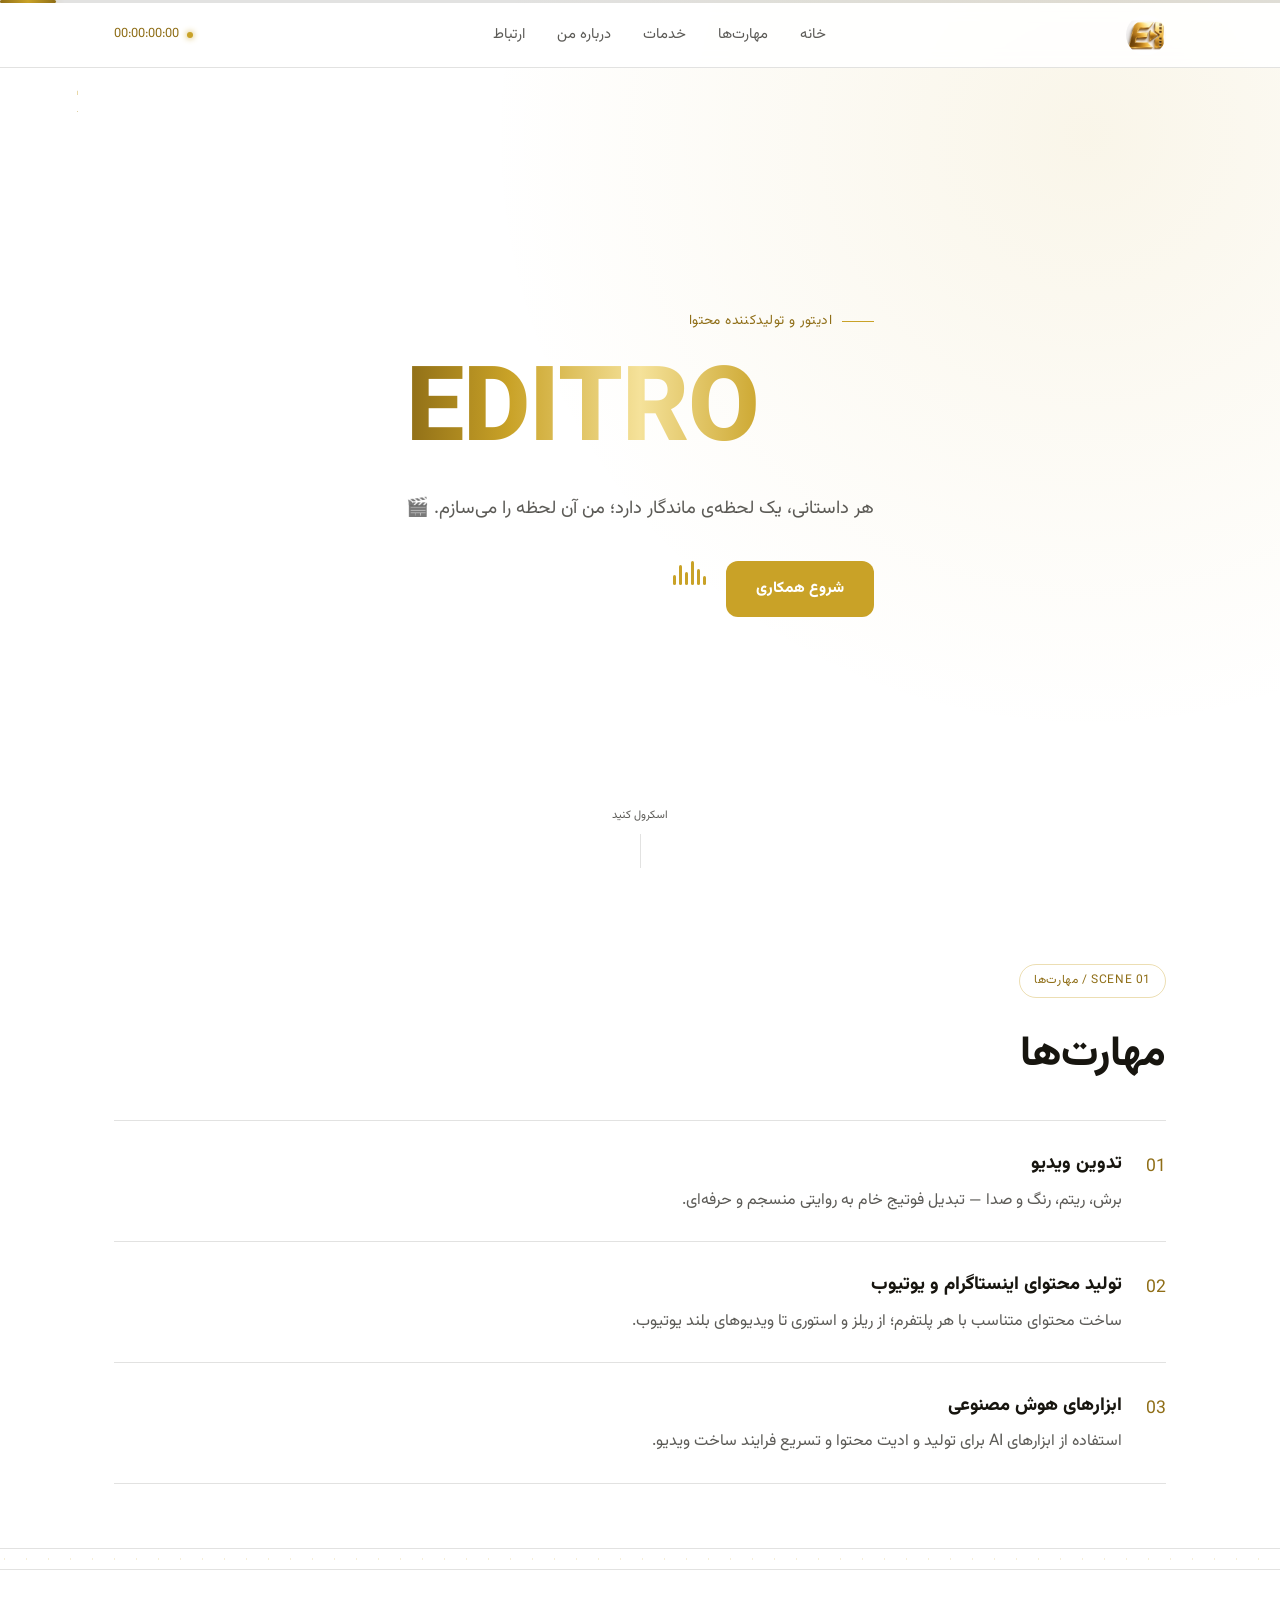
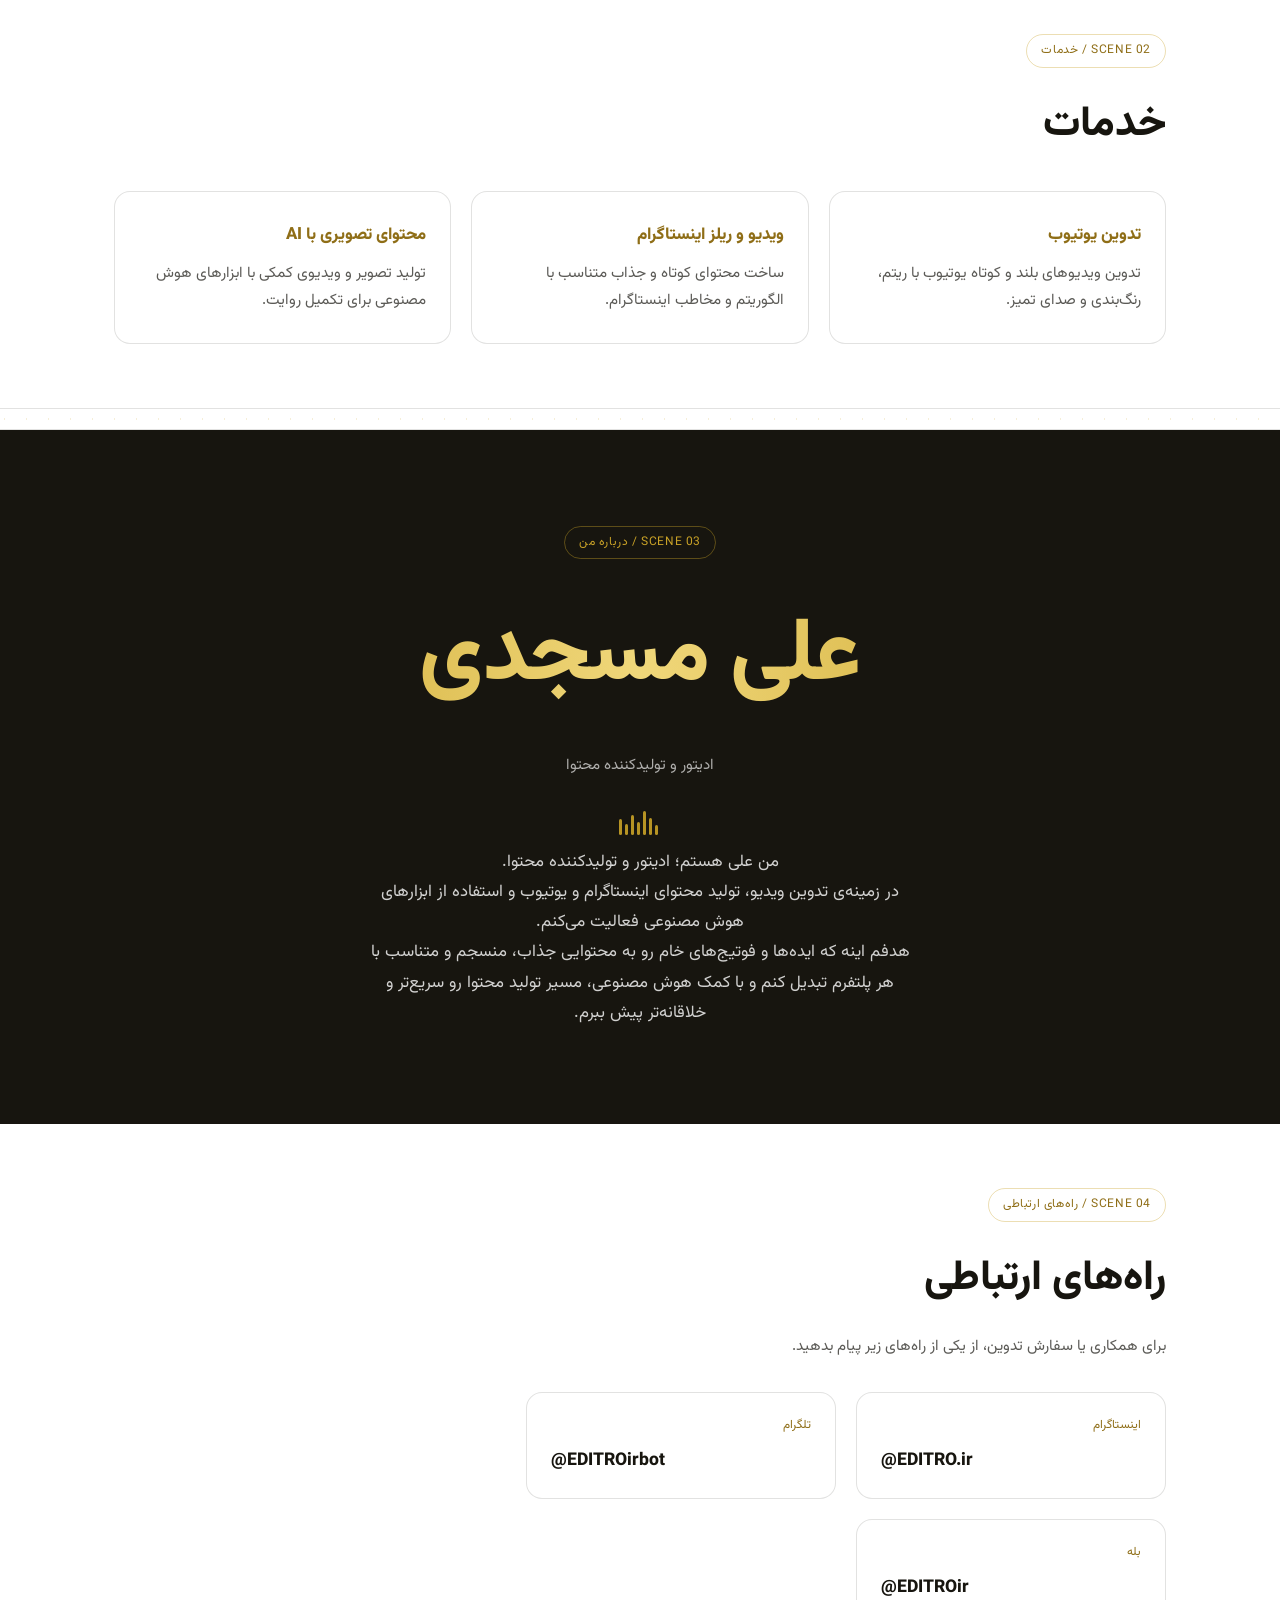
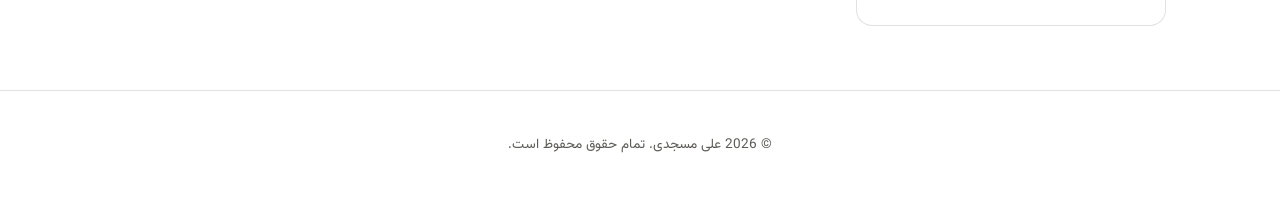
==== index.html @ 22f4f7af "index.html" ====
<!DOCTYPE html>
<html lang="fa" dir="rtl">
<head>

<meta charset="UTF-8">
<meta name="viewport" content="width=device-width, initial-scale=1.0">

<title>علی مسجدی | ادیتور و تولیدکننده محتوا</title>

<meta name="description" content="علی مسجدی؛ ادیتور و تولیدکننده محتوا در زمینه تدوین ویدیو، تولید محتوای اینستاگرام و یوتیوب و استفاده از ابزارهای هوش مصنوعی.">

<meta name="robots" content="index, follow">
<meta name="author" content="علی مسجدی">

<!-- آدرس واقعی سایت -->
<link rel="canonical" href="https://golden2screen0chess1com2-afk.github.io/EDITRO.github.io/">

<!-- Open Graph -->
<meta property="og:type" content="website">
<meta property="og:locale" content="fa_IR">
<meta property="og:title" content="علی مسجدی | ادیتور و تولیدکننده محتوا">
<meta property="og:description" content="تدوین ویدیو، تولید محتوای اینستاگرام و یوتیوب و استفاده از ابزارهای هوش مصنوعی.">
<meta property="og:url" content="https://golden2screen0chess1com2-afk.github.io/EDITRO.github.io/">
<meta property="og:site_name" content="علی مسجدی | EDITRO">
<meta property="og:image" content="og-image.jpg">

<!-- Twitter Card -->
<meta name="twitter:card" content="summary_large_image">
<meta name="twitter:title" content="علی مسجدی | ادیتور و تولیدکننده محتوا">
<meta name="twitter:description" content="تدوین ویدیو، تولید محتوای اینستاگرام و یوتیوب و استفاده از ابزارهای هوش مصنوعی.">
<meta name="twitter:image" content="og-image.jpg">

<!-- Favicon -->
<link rel="icon" type="image/png" href="favicon-1.png">

<!-- CSS -->
<link rel="stylesheet" href="styles.css">

<!-- Schema.org: Person -->
<script type="application/ld+json">
{
  "@context": "https://schema.org",
  "@type": "Person",
  "name": "علی مسجدی",
  "alternateName": "Ali Masjedi",
  "jobTitle": "Video Editor and Content Creator",
  "url": "https://golden2screen0chess1com2-afk.github.io/EDITRO.github.io/",
  "image": "og-image.jpg",
  "sameAs": [
    "https://instagram.com/EDITRO.ir",
    "https://t.me/EDITROirbot",
    "https://ble.ir/EDITROir"
  ],
  "knowsAbout": [
    "تدوین ویدیو",
    "تولید محتوای اینستاگرام و یوتیوب",
    "هوش مصنوعی",
    "تولید محتوای دیجیتال"
  ]
}
</script>

<!-- Schema.org: ProfessionalService -->
<script type="application/ld+json">
{
  "@context": "https://schema.org",
  "@type": "ProfessionalService",
  "name": "EDITRO - علی مسجدی",
  "url": "https://golden2screen0chess1com2-afk.github.io/EDITRO.github.io/",
  "founder": {
    "@type": "Person",
    "name": "علی مسجدی"
  },
  "sameAs": [
    "https://instagram.com/EDITRO.ir",
    "https://t.me/EDITROirbot",
    "https://ble.ir/EDITROir"
  ]
}
</script>

</head>

<body>

<a href="#main" class="skip-link">
رفتن به محتوای اصلی
</a>

<!-- نوار پیشرفت -->
<div class="scrub-bar" aria-hidden="true">
  <div class="scrub-head" id="scrubHead"></div>
</div>

<!-- HEADER -->
<header class="site-header">

  <div class="header-inner container">

    <a href="#home"
       class="logo"
       aria-label="علی مسجدی - صفحه اصلی">

      <img
        src="logo-header-2.png"
        alt="لوگو EDITRO"
        class="logo-mark"
        width="40"
        height="40">

    </a>

    <nav
      class="main-nav"
      id="main-nav"
      aria-label="ناوبری اصلی">

      <ul>

        <li>
          <a href="#home">خانه</a>
        </li>

        <li>
          <a href="#skills">مهارت‌ها</a>
        </li>

        <li>
          <a href="#services">خدمات</a>
        </li>

        <li>
          <a href="#reveal">درباره من</a>
        </li>

        <li>
          <a href="#contact">ارتباط</a>
        </li>

      </ul>

    </nav>

    <div class="timecode" aria-hidden="true">

      <span class="timecode-dot"></span>

      <span
        id="tc-display"
        dir="ltr">
        00:00:00:00
      </span>

    </div>

    <button
      class="nav-toggle"
      id="navToggle"
      aria-label="باز کردن منو"
      aria-expanded="false"
      aria-controls="main-nav">

      <span></span>
      <span></span>
      <span></span>

    </button>

  </div>

</header>


<main id="main">


<!-- HERO -->

<section
  id="home"
  class="hero">

  <div
    class="filmstrip filmstrip--vertical"
    aria-hidden="true">
  </div>

  <div
    class="container hero-inner reveal-up">

    <p class="eyebrow">

      <span
        class="eyebrow-line"
        aria-hidden="true">
      </span>

      ادیتور و تولیدکننده محتوا

    </p>

    <p
      class="hero-title"
      dir="ltr">
      EDITRO
    </p>

    <p class="hero-subtitle">

      هر داستانی، یک لحظه‌ی ماندگار دارد؛
      من آن لحظه را می‌سازم. 🎬

    </p>

    <div class="hero-actions">

      <a
        href="#contact"
        class="btn btn-primary">
        شروع همکاری
      </a>

      <span
        class="waveform"
        aria-hidden="true">

        <span></span>
        <span></span>
        <span></span>
        <span></span>
        <span></span>
        <span></span>

      </span>

    </div>

  </div>


  <div
    class="scroll-cue"
    aria-hidden="true">

    <span>
      اسکرول کنید
    </span>

    <span class="scroll-line"></span>

  </div>

</section>


<!-- SKILLS -->

<section
  id="skills"
  class="skills">

  <div class="container reveal-up">

    <span class="scene-label">
      SCENE 01 / مهارت‌ها
    </span>

    <h2 class="section-title">
      مهارت‌ها
    </h2>


    <ul class="track-list">


      <li class="track-item">

        <span
          class="track-index"
          dir="ltr">
          01
        </span>

        <div class="track-body">

          <h3>
            تدوین ویدیو
          </h3>

          <p>
            برش، ریتم، رنگ و صدا —
            تبدیل فوتیج خام به روایتی منسجم و حرفه‌ای.
          </p>

        </div>

      </li>


      <li class="track-item">

        <span
          class="track-index"
          dir="ltr">
          02
        </span>

        <div class="track-body">

          <h3>
            تولید محتوای اینستاگرام و یوتیوب
          </h3>

          <p>
            ساخت محتوای متناسب با هر پلتفرم؛
            از ریلز و استوری تا ویدیوهای بلند یوتیوب.
          </p>

        </div>

      </li>


      <li class="track-item">

        <span
          class="track-index"
          dir="ltr">
          03
        </span>

        <div class="track-body">

          <h3>
            ابزارهای هوش مصنوعی
          </h3>

          <p>
            استفاده از ابزارهای AI برای تولید و ادیت محتوا
            و تسریع فرایند ساخت ویدیو.
          </p>

        </div>

      </li>


    </ul>

  </div>

</section>


<div
  class="filmstrip"
  aria-hidden="true">
</div>


<!-- SERVICES -->

<section
  id="services"
  class="services">

  <div class="container reveal-up">

    <span class="scene-label">
      SCENE 02 / خدمات
    </span>

    <h2 class="section-title">
      خدمات
    </h2>


    <div class="card-grid">


      <article class="service-card">

        <h3>
          تدوین یوتیوب
        </h3>

        <p>
          تدوین ویدیوهای بلند و کوتاه یوتیوب
          با ریتم، رنگ‌بندی و صدای تمیز.
        </p>

      </article>


      <article class="service-card">

        <h3>
          ویدیو و ریلز اینستاگرام
        </h3>

        <p>
          ساخت محتوای کوتاه و جذاب متناسب
          با الگوریتم و مخاطب اینستاگرام.
        </p>

      </article>


      <article class="service-card">

        <h3>
          محتوای تصویری با AI
        </h3>

        <p>
          تولید تصویر و ویدیوی کمکی با ابزارهای
          هوش مصنوعی برای تکمیل روایت.
        </p>

      </article>


    </div>

  </div>

</section>


<div
  class="filmstrip"
  aria-hidden="true">
</div>


<!-- ABOUT -->

<section
  id="reveal"
  class="reveal-section">

  <div class="container reveal-up">

    <span class="scene-label">
      SCENE 03 / درباره من
    </span>

    <h1 class="reveal-name">
      علی مسجدی
    </h1>

    <p class="reveal-role">
      ادیتور و تولیدکننده محتوا
    </p>

    <span
      class="waveform waveform--light"
      aria-hidden="true">

      <span></span>
      <span></span>
      <span></span>
      <span></span>
      <span></span>
      <span></span>
      <span></span>

    </span>


    <p class="reveal-text">
      من علی هستم؛ ادیتور و تولیدکننده محتوا.
    </p>

    <p class="reveal-text">
      در زمینه‌ی تدوین ویدیو، تولید محتوای
      اینستاگرام و یوتیوب و استفاده از ابزارهای
      هوش مصنوعی فعالیت می‌کنم.
    </p>

    <p class="reveal-text">
      هدفم اینه که ایده‌ها و فوتیج‌های خام رو
      به محتوایی جذاب، منسجم و متناسب با هر
      پلتفرم تبدیل کنم و با کمک هوش مصنوعی،
      مسیر تولید محتوا رو سریع‌تر و خلاقانه‌تر پیش ببرم.
    </p>

  </div>

</section>


<!-- CONTACT -->

<section
  id="contact"
  class="contact">

  <div class="container reveal-up">

    <span class="scene-label">
      SCENE 04 / راه‌های ارتباطی
    </span>

    <h2 class="section-title">
      راه‌های ارتباطی
    </h2>

    <p class="section-note">
      برای همکاری یا سفارش تدوین،
      از یکی از راه‌های زیر پیام بدهید.
    </p>


    <div class="contact-grid">


      <a
        class="contact-card"
        href="https://instagram.com/EDITRO.ir"
        target="_blank"
        rel="noopener noreferrer">

        <span class="contact-label">
          اینستاگرام
        </span>

        <span
          class="contact-value"
          dir="ltr">
          @EDITRO.ir
        </span>

      </a>


      <a
        class="contact-card"
        href="https://t.me/EDITROirbot"
        target="_blank"
        rel="noopener noreferrer">

        <span class="contact-label">
          تلگرام
        </span>

        <span
          class="contact-value"
          dir="ltr">
          @EDITROirbot
        </span>

      </a>


      <a
        class="contact-card"
        href="https://ble.ir/EDITROir"
        target="_blank"
        rel="noopener noreferrer">

        <span class="contact-label">
          بله
        </span>

        <span
          class="contact-value"
          dir="ltr">
          @EDITROir
        </span>

      </a>


    </div>

  </div>

</section>


</main>


<!-- FOOTER -->

<footer class="site-footer">

  <div class="container footer-inner">

    <p>
      © <span id="year"></span>
      علی مسجدی. تمام حقوق محفوظ است.
    </p>

  </div>

</footer>


<!-- JavaScript -->

<script
  src="script.js"
  defer>
</script>

</body>
</html>
---- styles.css ----
/* ===== فونت Vazirmatn (لوکال، بدون وابستگی به گوگل) ===== */
@font-face{
  font-family: "Vazirmatn";
  src: url("Vazirmatn-Regular.ttf") format("truetype");
  font-weight: 400;
  font-style: normal;
  font-display: swap;
}
@font-face{
  font-family: "Vazirmatn";
  src: url("Vazirmatn-Medium.ttf") format("truetype");
  font-weight: 500;
  font-style: normal;
  font-display: swap;
}
@font-face{
  font-family: "Vazirmatn";
  src: url("Vazirmatn-ExtraBold.woff2") format("woff2");
  font-weight: 800;
  font-style: normal;
  font-display: swap;
}
@font-face{
  font-family: "Vazirmatn";
  src: url("Vazirmatn-Black.ttf") format("truetype");
  font-weight: 900;
  font-style: normal;
  font-display: swap;
}

/* ===== Tokens (تم روشن: سفید و طلایی) ===== */
:root{
  --c-white: #FFFFFF;
  --c-paper: #FFFFFF;
  --c-ink: #17150F;
  --c-ink-soft: rgba(23,21,15,0.7);
  --c-gold: #C9A227;
  --c-gold-strong: #B08A1E;
  --c-gold-deep: #8F6E17;
  --c-line: rgba(23,21,15,0.12);
  --c-line-gold: rgba(201,162,39,0.35);

  --font-display: "Vazirmatn", sans-serif;
  --font-body: "Vazirmatn", sans-serif;
  --font-mono: "Vazirmatn", sans-serif;

  --container-w: 1100px;
  --radius: 4px;
  --radius-btn: 12px;
  --radius-card: 16px;
  --radius-input: 10px;
  --transition: 220ms ease;
  --ease-cut: cubic-bezier(0.22, 1, 0.36, 1);
}

*, *::before, *::after{ box-sizing: border-box; }

html{ scroll-behavior: smooth; }

@media (prefers-reduced-motion: reduce){
  html{ scroll-behavior: auto; }
  *, *::before, *::after{
    animation-duration: 0.01ms !important;
    animation-iteration-count: 1 !important;
    transition-duration: 0.01ms !important;
    scroll-behavior: auto !important;
  }
}

body{
  margin:0;
  background: var(--c-white);
  color: var(--c-ink);
  font-family: var(--font-body);
  line-height: 1.8;
  -webkit-font-smoothing: antialiased;
}

img{ max-width:100%; display:block; }
a{ color: inherit; text-decoration:none; }

.container{
  max-width: var(--container-w);
  margin: 0 auto;
  padding: 0 24px;
}

.skip-link{
  position:absolute;
  right:-9999px;
  top:0;
  background: var(--c-gold);
  color: var(--c-white);
  padding: 12px 20px;
  z-index: 999;
  border-radius: 0 0 0 var(--radius);
}
.skip-link:focus{ right:0; }

:focus-visible{
  outline: 2px solid var(--c-gold-strong);
  outline-offset: 3px;
}

/* ===== نوار پیشرفت اسکرول (سیگنیچر بصری) ===== */
.scrub-bar{
  position: fixed;
  top:0; inset-inline:0;
  height: 3px;
  background: var(--c-line);
  z-index: 200;
  overflow: hidden;
}
.scrub-head{
  position: absolute;
  top: 0;
  left: 0;
  height: 100%;
  width: 56px;
  border-radius: 2px;
  background: linear-gradient(90deg, var(--c-gold-deep), var(--c-gold), var(--c-gold-deep));
  box-shadow: 0 0 8px rgba(201,162,39,0.45);
  transition: left 60ms linear;
  will-change: left;
}

/* ===== Header ===== */
.site-header{
  position: fixed;
  inset-inline: 0;
  top: 3px;
  z-index: 100;
  background: rgba(255,255,255,0.88);
  backdrop-filter: blur(8px);
  border-bottom: 1px solid var(--c-line);
}

.header-inner{
  display:flex;
  align-items:center;
  justify-content:space-between;
  height: 64px;
  gap: 16px;
}

.logo{ display:flex; align-items:center; flex-shrink:0; }
.logo-mark{
  width: 40px;
  height: 40px;
  border-radius: 50%;
  object-fit: cover;
  display:block;
}

.main-nav ul{
  display:flex;
  gap: 28px;
  list-style:none;
  margin:0;
  padding:0;
}

.main-nav a{
  font-size: 0.92rem;
  color: var(--c-ink-soft);
  position:relative;
  padding: 6px 2px;
  transition: color var(--transition);
}
.main-nav a:hover{ color: var(--c-gold-deep); }

.timecode{
  display:flex;
  align-items:center;
  gap:8px;
  font-family: var(--font-mono);
  font-size: 0.8rem;
  color: var(--c-gold-deep);
  flex-shrink:0;
}
.timecode-dot{
  width:6px; height:6px; border-radius:50%;
  background: var(--c-gold);
  box-shadow: 0 0 6px var(--c-gold);
}

.nav-toggle{
  display:none;
  flex-direction:column;
  gap:5px;
  background:none;
  border:none;
  cursor:pointer;
  padding: 8px;
}
.nav-toggle span{
  width: 22px; height: 2px; background: var(--c-gold-deep);
  display:block;
}

/* ===== Hero / مقدمه ===== */
.hero{
  position: relative;
  min-height: 100svh;
  display:flex;
  align-items:center;
  padding-top: 90px;
  background:
    radial-gradient(circle at 85% 15%, rgba(201,162,39,0.10), transparent 45%),
    var(--c-white);
}

.hero-inner{ max-width: 780px; }

.eyebrow{
  display:flex;
  align-items:center;
  gap:10px;
  font-family: var(--font-mono);
  font-size: 0.85rem;
  letter-spacing: 0.03em;
  color: var(--c-gold-deep);
  margin: 0 0 24px;
}
.eyebrow-line{ width: 32px; height: 1px; background: var(--c-gold); }

.hero-title{
  font-family: var(--font-display);
  font-weight: 800;
  font-size: clamp(3rem, 11vw, 6.5rem);
  line-height: 1.1;
  margin: 0 0 20px;
  letter-spacing: -0.01em;
  background: linear-gradient(90deg, var(--c-gold-deep) 0%, var(--c-gold) 22%, #F5E29A 50%, var(--c-gold) 78%, var(--c-gold-deep) 100%);
  -webkit-background-clip: text;
  background-clip: text;
  color: transparent;
}

.hero-subtitle{
  max-width: 58ch;
  font-size: clamp(1rem, 2vw, 1.15rem);
  color: var(--c-ink-soft);
  margin: 0 0 36px;
}

.hero-actions{ display:flex; gap:16px; flex-wrap:wrap; }

.btn{
  display:inline-block;
  padding: 14px 30px;
  border-radius: var(--radius-btn);
  font-weight:700;
  font-size: 0.95rem;
  transition: transform var(--transition), background var(--transition), color var(--transition), border-color var(--transition);
}
.btn-primary{ background: var(--c-gold); color: var(--c-white); }
.btn-primary:hover{ background: var(--c-gold-strong); transform: translateY(-2px); }

.btn-ghost{ border: 1px solid var(--c-line-gold); color: var(--c-ink); }
.btn-ghost:hover{ border-color: var(--c-gold); color: var(--c-gold-deep); transform: translateY(-2px); }

.scroll-cue{
  position:absolute;
  bottom: 32px;
  inset-inline-start: 50%;
  transform: translateX(50%);
  display:flex;
  flex-direction:column;
  align-items:center;
  gap:8px;
  font-family: var(--font-mono);
  font-size: 0.7rem;
  color: var(--c-ink-soft);
}
.scroll-line{
  width:1px; height: 34px;
  background: var(--c-line);
  position:relative;
  overflow:hidden;
}
.scroll-line::after{
  content:"";
  position:absolute;
  top:-100%; left:0;
  width:100%; height:100%;
  background: var(--c-gold);
  animation: scrollmove 1.8s ease-in-out infinite;
}
@keyframes scrollmove{
  0%{ top:-100%; }
  60%{ top:100%; }
  100%{ top:100%; }
}

/* ===== Scroll reveal: افکت شبیه Cut Transition در تدوین ===== */
.reveal-up{
  position: relative;
  opacity: 0;
  transform: translateY(28px);
  transition:
    opacity 550ms var(--ease-cut),
    transform 550ms var(--ease-cut);
}
.reveal-up.is-visible{
  opacity: 1;
  transform: translateY(0);
}
/* فلش طلایی کوتاه هنگام برش، مثل جابه‌جایی کلیپ روی تایم‌لاین */
.reveal-up::before{
  content:"";
  position:absolute;
  inset-inline: 0;
  top:0; height:2px;
  background: linear-gradient(to left, transparent, var(--c-gold), transparent);
  opacity:0;
  transform: scaleX(0);
  transform-origin: right;
}
.reveal-up.is-visible::before{
  opacity:1;
  animation: cutflash 550ms var(--ease-cut) both;
}
@keyframes cutflash{
  0%{ transform: scaleX(0); opacity:1; }
  70%{ transform: scaleX(1); opacity:0.8; }
  100%{ transform: scaleX(1); opacity:0; }
}

/* ===== Film Strip: دیوایدر پرفراژدار بین بخش‌ها ===== */
.filmstrip{
  height: 22px;
  background:
    repeating-linear-gradient(
      to left,
      var(--c-white) 0 10px,
      transparent 10px 22px
    ),
    radial-gradient(circle, var(--c-line-gold) 2.5px, transparent 2.6px);
  background-size: 100% 100%, 22px 100%;
  background-position: center, center;
  border-top: 1px solid var(--c-line);
  border-bottom: 1px solid var(--c-line);
}
.filmstrip--vertical{
  position:absolute;
  inset-inline-end: 6%;
  top: 90px; bottom: 0;
  width: 1px;
  background:
    repeating-linear-gradient(
      to bottom,
      var(--c-gold) 0 4px,
      transparent 4px 26px
    );
  opacity: 0.4;
  display:none;
}
@media (min-width: 1000px){
  .filmstrip--vertical{ display:block; }
}

/* ===== Audio Waveform: عنصر تزئینی صوتی ===== */
.waveform{
  display:inline-flex;
  align-items:flex-end;
  gap: 3px;
  height: 24px;
  margin-inline-start: 4px;
}
.waveform span{
  width: 3px;
  border-radius: 2px;
  background: var(--c-gold);
  animation: wavepulse 1.2s ease-in-out infinite;
}
.waveform span:nth-child(1){ height: 40%; animation-delay: 0ms; }
.waveform span:nth-child(2){ height: 70%; animation-delay: 90ms; }
.waveform span:nth-child(3){ height: 100%; animation-delay: 180ms; }
.waveform span:nth-child(4){ height: 55%; animation-delay: 270ms; }
.waveform span:nth-child(5){ height: 85%; animation-delay: 360ms; }
.waveform span:nth-child(6){ height: 45%; animation-delay: 450ms; }
.waveform span:nth-child(7){ height: 65%; animation-delay: 540ms; }
.waveform--light span{ background: var(--c-gold); opacity: 0.9; }
@keyframes wavepulse{
  0%, 100%{ transform: scaleY(0.5); }
  50%{ transform: scaleY(1); }
}
@media (prefers-reduced-motion: reduce){
  .waveform span{ animation: none; transform: scaleY(0.8); }
}

/* ===== Section shared ===== */
section{ padding: 64px 0; }

.scene-label{
  display:inline-block;
  font-family: var(--font-mono);
  font-size: 0.75rem;
  letter-spacing: 0.05em;
  color: var(--c-gold-deep);
  border: 1px solid var(--c-line-gold);
  border-radius: 999px;
  padding: 5px 14px;
  margin-bottom: 20px;
}

.section-title{
  font-family: var(--font-display);
  font-weight: 800;
  font-size: clamp(1.8rem, 4vw, 2.6rem);
  color: var(--c-ink);
  margin: 0 0 28px;
}

.section-note{
  color: var(--c-ink-soft);
  margin: -12px 0 32px;
  font-size: 0.95rem;
}

/* استگر ظاهرشدن آیتم‌ها هنگام برش والد (حس Cut پیاپی روی تایم‌لاین) */
.track-item,
.service-card{
  opacity: 0;
  transform: translateY(16px);
  transition: opacity 500ms var(--ease-cut), transform 500ms var(--ease-cut);
}
.reveal-up.is-visible .track-item,
.reveal-up.is-visible .service-card{
  opacity: 1;
  transform: translateY(0);
}
.reveal-up.is-visible .track-item:nth-child(1),
.reveal-up.is-visible .service-card:nth-child(1){ transition-delay: 60ms; }
.reveal-up.is-visible .track-item:nth-child(2),
.reveal-up.is-visible .service-card:nth-child(2){ transition-delay: 140ms; }
.reveal-up.is-visible .track-item:nth-child(3),
.reveal-up.is-visible .service-card:nth-child(3){ transition-delay: 220ms; }
.reveal-up.is-visible .service-card:nth-child(4){ transition-delay: 300ms; }

@media (prefers-reduced-motion: reduce){
  .track-item, .service-card{
    opacity:1; transform:none; transition:none;
  }
}

/* ===== Skills ===== */
.skills{ background: var(--c-paper); }

.track-list{
  list-style:none;
  margin:0; padding:0;
  border-top: 1px solid var(--c-line);
}
.track-item{
  display:flex;
  gap: 24px;
  align-items:flex-start;
  padding: 26px 0;
  border-bottom: 1px solid var(--c-line);
}
.track-index{
  font-family: var(--font-mono);
  color: var(--c-gold-deep);
  font-size: 1.1rem;
  padding-top: 4px;
  flex-shrink:0;
}
.track-body h3{ margin: 0 0 6px; color: var(--c-ink); font-size: 1.15rem; }
.track-body p{ margin:0; color: var(--c-ink-soft); max-width: 60ch; }

/* ===== Services / Portfolio cards ===== */
.card-grid{
  display:grid;
  grid-template-columns: repeat(auto-fit, minmax(230px, 1fr));
  gap: 20px;
}

.service-card{
  background: var(--c-white);
  border: 1px solid var(--c-line);
  border-radius: var(--radius-card);
  padding: 28px 24px;
  transition: border-color var(--transition), transform var(--transition), box-shadow var(--transition);
}
.service-card:hover{
  border-color: var(--c-gold);
  transform: translateY(-4px);
  box-shadow: 0 10px 24px rgba(201,162,39,0.12);
}
.service-card h3{ color: var(--c-gold-deep); font-size: 1.05rem; margin: 0 0 10px; }
.service-card p{ margin:0; color: var(--c-ink-soft); font-size: 0.95rem; }

/* ===== Reveal: نام و درباره من ===== */
.reveal-section{
  background: var(--c-ink);
  color: var(--c-white);
  text-align: center;
  padding: 96px 0;
}
.reveal-section .scene-label{
  color: var(--c-gold);
  border-color: rgba(201,162,39,0.4);
}
.reveal-name{
  font-family: var(--font-display);
  font-weight: 800;
  font-size: clamp(2.6rem, 9vw, 5.5rem);
  margin: 0 0 14px;
  letter-spacing: -0.01em;
  background: linear-gradient(90deg, var(--c-gold), #F0D77A, var(--c-gold));
  -webkit-background-clip: text;
  background-clip: text;
  color: transparent;
}
.reveal-role{
  font-family: var(--font-mono);
  font-size: 0.95rem;
  color: rgba(255,255,255,0.65);
  margin: 0 0 32px;
}
.reveal-text{
  max-width: 62ch;
  margin: 0 auto;
  color: rgba(255,255,255,0.8);
  font-size: 1.05rem;
}

/* ===== Contact ===== */
.contact-grid{
  display:grid;
  grid-template-columns: repeat(auto-fit, minmax(220px, 1fr));
  gap: 20px;
  max-width: 640px;
}
.contact-card{
  display:flex;
  flex-direction:column;
  gap:8px;
  background: var(--c-paper);
  border: 1px solid var(--c-line);
  border-radius: var(--radius-card);
  padding: 22px 24px;
  transition: border-color var(--transition), transform var(--transition);
}
.contact-card:hover{ border-color: var(--c-gold); transform: translateY(-3px); }
.contact-label{ font-family: var(--font-mono); font-size: 0.75rem; color: var(--c-gold-deep); }
.contact-value{ font-size: 1.1rem; color: var(--c-ink); font-weight:700; }

/* ===== Footer ===== */
.site-footer{
  border-top: 1px solid var(--c-line);
  padding: 28px 0;
}
.footer-inner{ font-size: 0.85rem; color: var(--c-ink-soft); text-align:center; }

/* ===== Mobile ===== */
@media (max-width: 820px){
  .main-nav{
    position: fixed;
    inset-inline: 0;
    top: 67px;
    background: var(--c-white);
    border-bottom: 1px solid var(--c-line);
    transform: translateY(-110%);
    transition: transform var(--transition);
  }
  .main-nav.is-open{ transform: translateY(0); }
  .main-nav ul{ flex-direction:column; gap:0; padding: 8px 24px 20px; }
  .main-nav li{ border-bottom: 1px solid var(--c-line); }
  .main-nav a{ display:block; padding: 14px 4px; }

  .timecode{ display:none; }
  .nav-toggle{ display:flex; }
  section{ padding: 44px 0; }
  .reveal-section{ padding: 72px 0; }
}
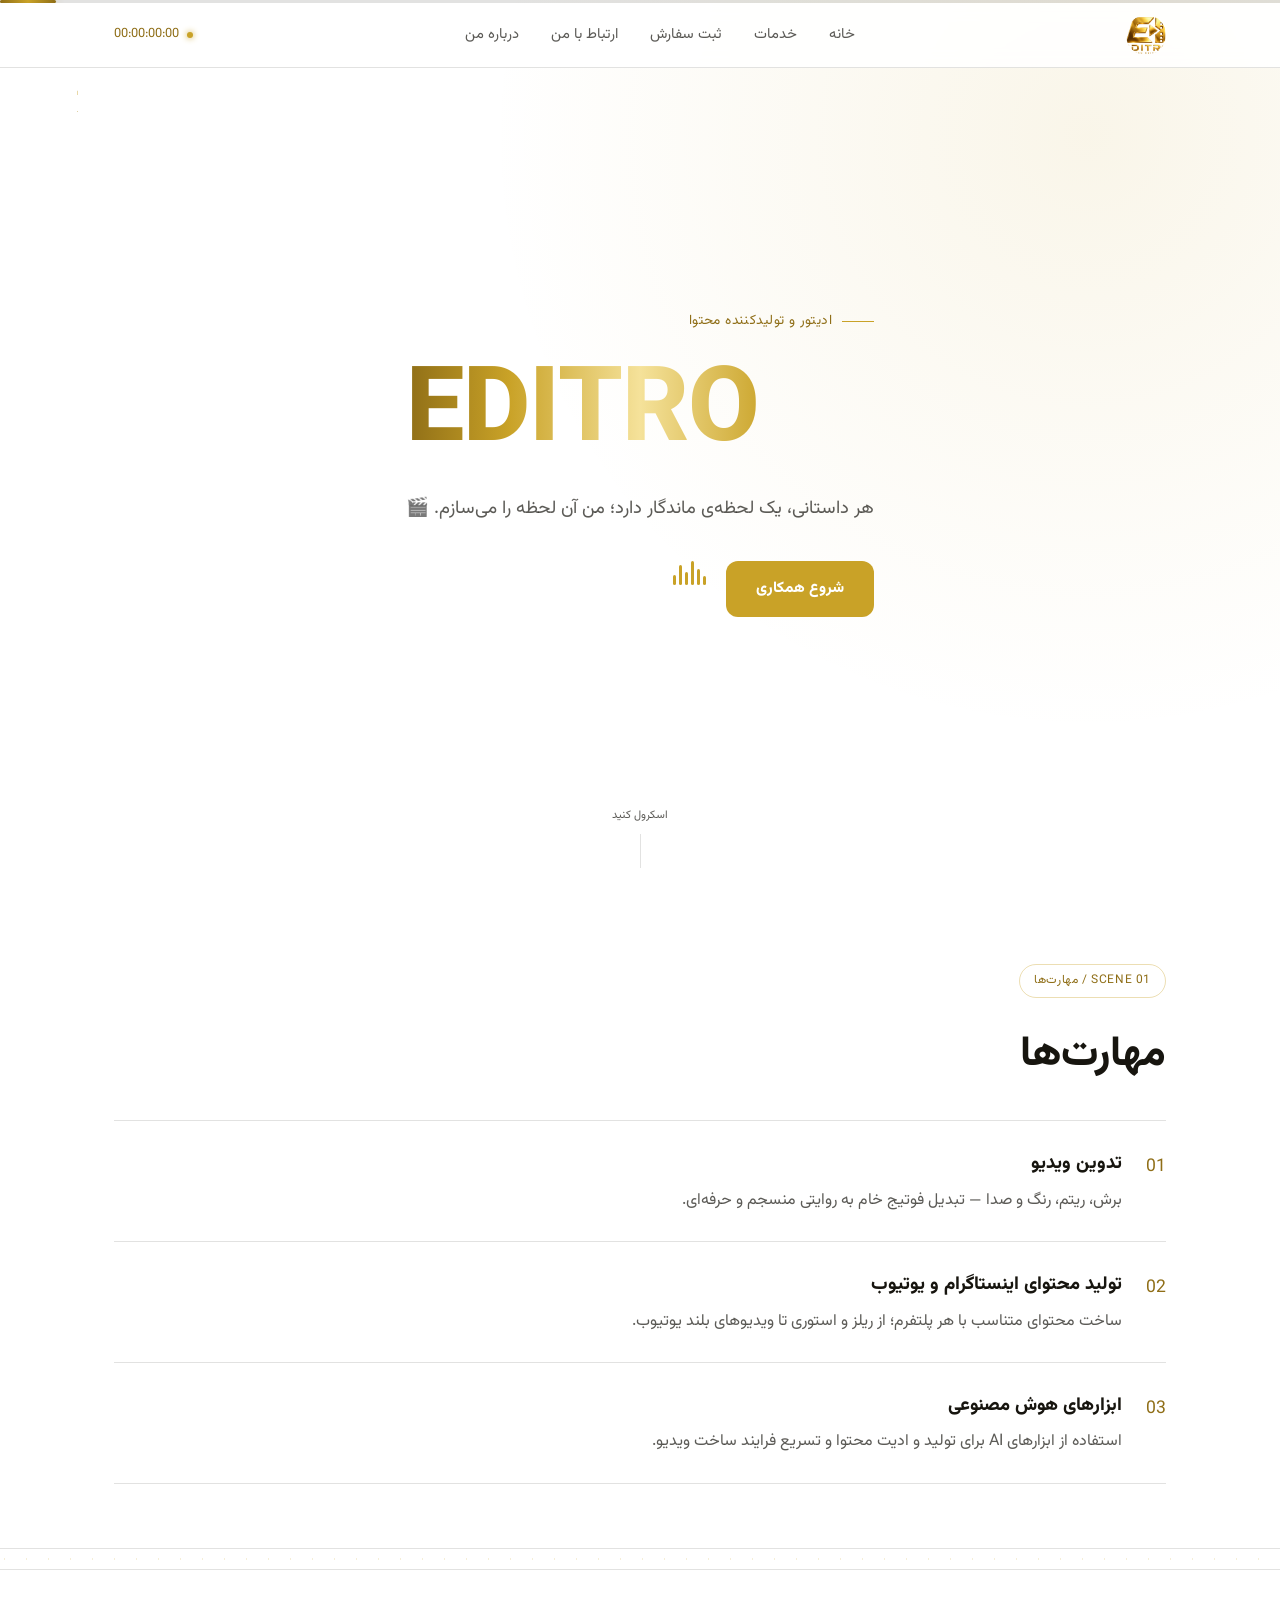
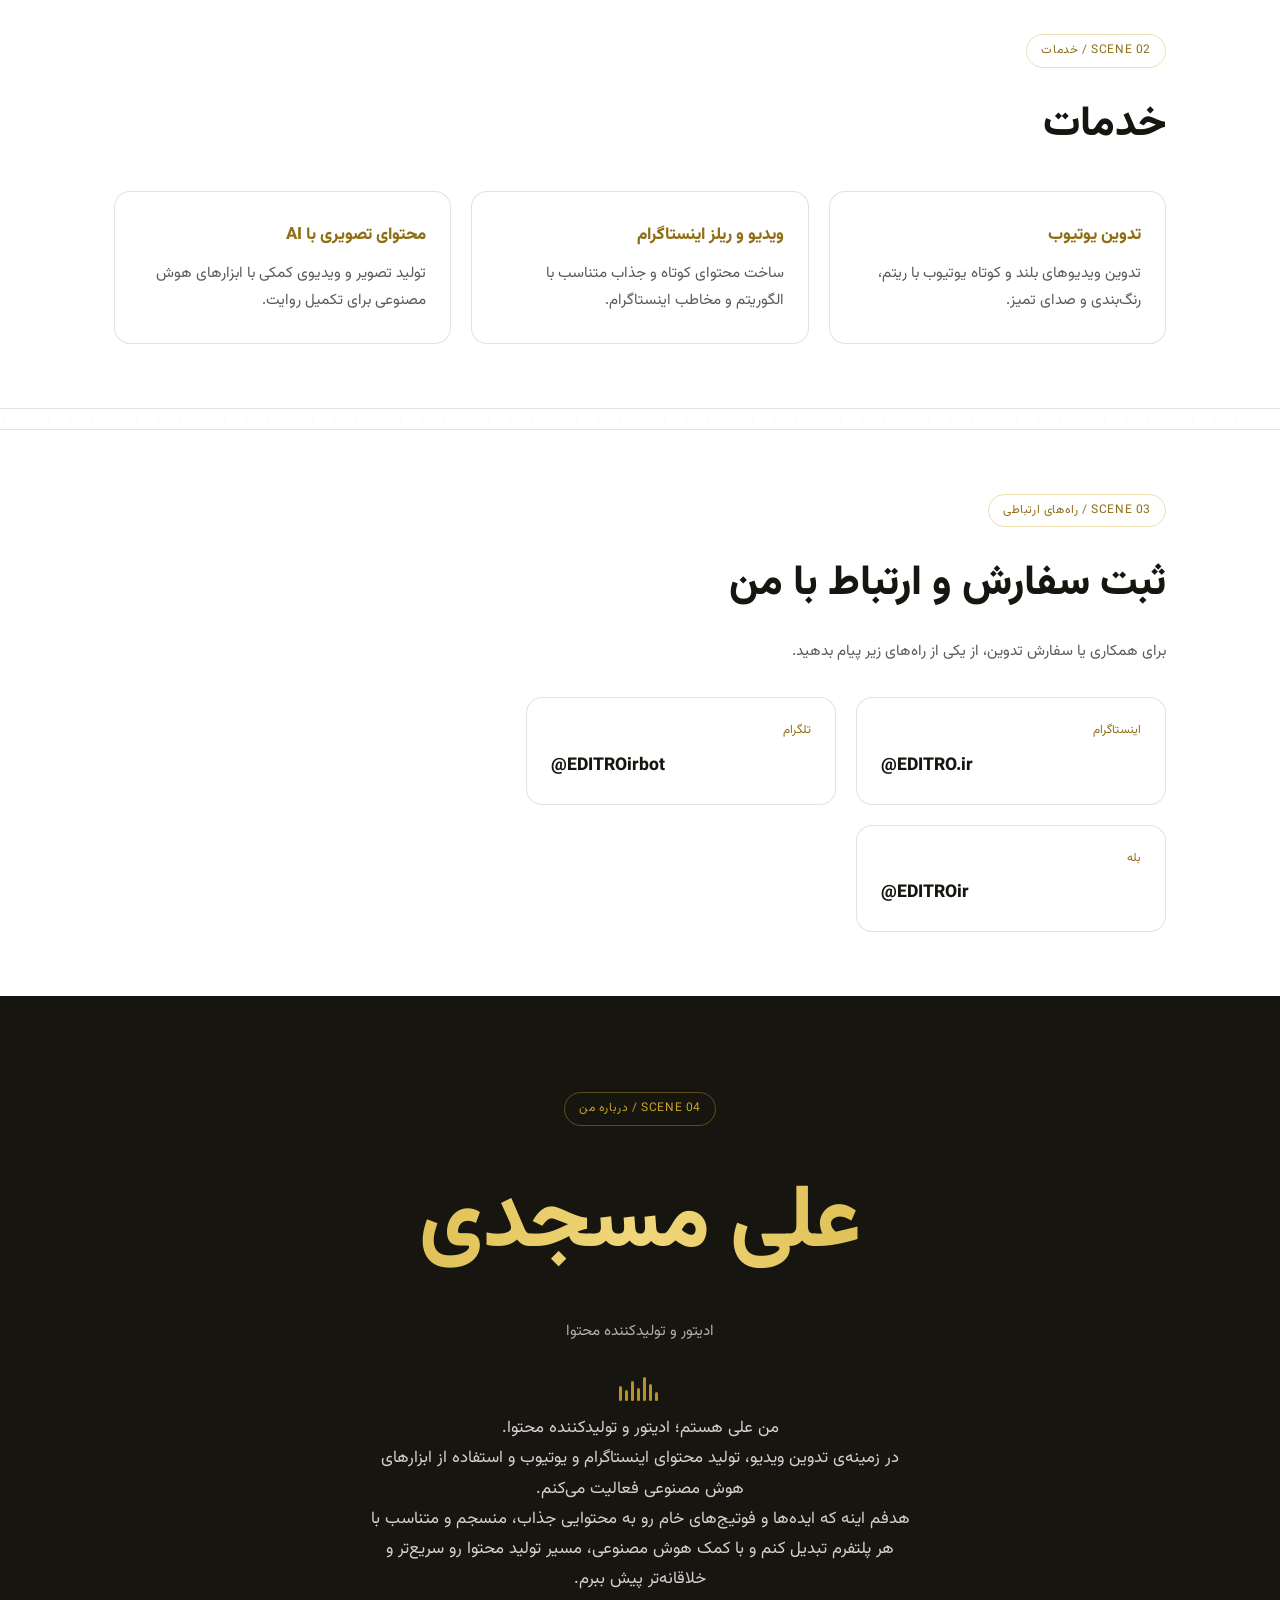
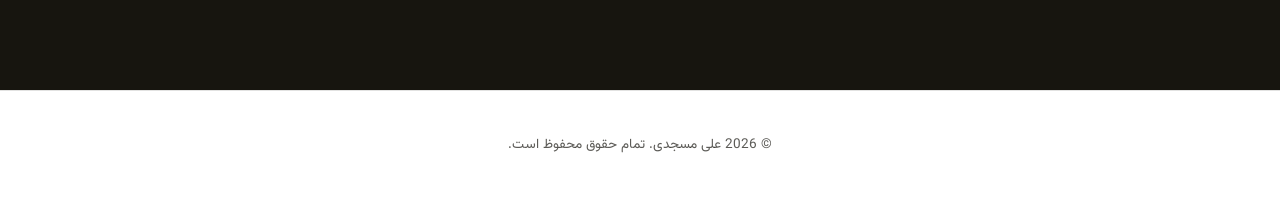
==== commit 986238a9: "index.html" ====
--- a/index.html
+++ b/index.html
@@ -5,38 +5,32 @@
 <meta charset="UTF-8">
 <meta name="viewport" content="width=device-width, initial-scale=1.0">
 
-<title>علی مسجدی | ادیتور و تولیدکننده محتوا</title>
-
-<meta name="description" content="علی مسجدی؛ ادیتور و تولیدکننده محتوا در زمینه تدوین ویدیو، تولید محتوای اینستاگرام و یوتیوب و استفاده از ابزارهای هوش مصنوعی.">
+<title>EDITRO | ادیتور و تولیدکننده محتوا</title>
+
+<meta name="description" content="EDITRO؛ ادیتور و تولیدکننده محتوا در زمینه تدوین ویدیو، تولید محتوای اینستاگرام و یوتیوب و استفاده از ابزارهای هوش مصنوعی.">
 
 <meta name="robots" content="index, follow">
-<meta name="author" content="علی مسجدی">
-
-<!-- آدرس واقعی سایت -->
+<meta name="author" content="EDITRO">
+
 <link rel="canonical" href="https://golden2screen0chess1com2-afk.github.io/EDITRO.github.io/">
 
-<!-- Open Graph -->
 <meta property="og:type" content="website">
 <meta property="og:locale" content="fa_IR">
-<meta property="og:title" content="علی مسجدی | ادیتور و تولیدکننده محتوا">
+<meta property="og:title" content="EDITRO | ادیتور و تولیدکننده محتوا">
 <meta property="og:description" content="تدوین ویدیو، تولید محتوای اینستاگرام و یوتیوب و استفاده از ابزارهای هوش مصنوعی.">
 <meta property="og:url" content="https://golden2screen0chess1com2-afk.github.io/EDITRO.github.io/">
-<meta property="og:site_name" content="علی مسجدی | EDITRO">
+<meta property="og:site_name" content="EDITRO">
 <meta property="og:image" content="og-image.jpg">
 
-<!-- Twitter Card -->
 <meta name="twitter:card" content="summary_large_image">
-<meta name="twitter:title" content="علی مسجدی | ادیتور و تولیدکننده محتوا">
+<meta name="twitter:title" content="EDITRO | ادیتور و تولیدکننده محتوا">
 <meta name="twitter:description" content="تدوین ویدیو، تولید محتوای اینستاگرام و یوتیوب و استفاده از ابزارهای هوش مصنوعی.">
 <meta name="twitter:image" content="og-image.jpg">
 
-<!-- Favicon -->
 <link rel="icon" type="image/png" href="favicon-1.png">
 
-<!-- CSS -->
 <link rel="stylesheet" href="styles.css">
 
-<!-- Schema.org: Person -->
 <script type="application/ld+json">
 {
   "@context": "https://schema.org",
@@ -60,12 +54,11 @@
 }
 </script>
 
-<!-- Schema.org: ProfessionalService -->
 <script type="application/ld+json">
 {
   "@context": "https://schema.org",
   "@type": "ProfessionalService",
-  "name": "EDITRO - علی مسجدی",
+  "name": "EDITRO",
   "url": "https://golden2screen0chess1com2-afk.github.io/EDITRO.github.io/",
   "founder": {
     "@type": "Person",
@@ -87,22 +80,23 @@
 رفتن به محتوای اصلی
 </a>
 
-<!-- نوار پیشرفت -->
 <div class="scrub-bar" aria-hidden="true">
   <div class="scrub-head" id="scrubHead"></div>
 </div>
 
 <!-- HEADER -->
+
 <header class="site-header">
 
   <div class="header-inner container">
 
-    <a href="#home"
-       class="logo"
-       aria-label="علی مسجدی - صفحه اصلی">
+    <a
+      href="#home"
+      class="logo"
+      aria-label="EDITRO - صفحه اصلی">
 
       <img
-        src="logo-header-2.png"
+        src="file_00000000bb548246b469f30fc4d3b83c.png"
         alt="لوگو EDITRO"
         class="logo-mark"
         width="40"
@@ -122,19 +116,19 @@
         </li>
 
         <li>
-          <a href="#skills">مهارت‌ها</a>
-        </li>
-
-        <li>
           <a href="#services">خدمات</a>
         </li>
 
         <li>
+          <a href="#contact">ثبت سفارش</a>
+        </li>
+
+        <li>
+          <a href="#contact">ارتباط با من</a>
+        </li>
+
+        <li>
           <a href="#reveal">درباره من</a>
-        </li>
-
-        <li>
-          <a href="#contact">ارتباط</a>
         </li>
 
       </ul>
@@ -217,7 +211,9 @@
       <a
         href="#contact"
         class="btn btn-primary">
+
         شروع همکاری
+
       </a>
 
       <span
@@ -237,7 +233,6 @@
 
   </div>
 
-
   <div
     class="scroll-cue"
     aria-hidden="true">
@@ -269,9 +264,7 @@
       مهارت‌ها
     </h2>
 
-
     <ul class="track-list">
-
 
       <li class="track-item">
 
@@ -296,7 +289,6 @@
 
       </li>
 
-
       <li class="track-item">
 
         <span
@@ -320,7 +312,6 @@
 
       </li>
 
-
       <li class="track-item">
 
         <span
@@ -344,7 +335,6 @@
 
       </li>
 
-
     </ul>
 
   </div>
@@ -374,9 +364,7 @@
       خدمات
     </h2>
 
-
     <div class="card-grid">
-
 
       <article class="service-card">
 
@@ -391,7 +379,6 @@
 
       </article>
 
-
       <article class="service-card">
 
         <h3>
@@ -405,7 +392,6 @@
 
       </article>
 
-
       <article class="service-card">
 
         <h3>
@@ -419,7 +405,6 @@
 
       </article>
 
-
     </div>
 
   </div>
@@ -433,7 +418,91 @@
 </div>
 
 
-<!-- ABOUT -->
+<!-- CONTACT -->
+
+<section
+  id="contact"
+  class="contact">
+
+  <div class="container reveal-up">
+
+    <span class="scene-label">
+      SCENE 03 / راه‌های ارتباطی
+    </span>
+
+    <h2 class="section-title">
+      ثبت سفارش و ارتباط با من
+    </h2>
+
+    <p class="section-note">
+      برای همکاری یا سفارش تدوین،
+      از یکی از راه‌های زیر پیام بدهید.
+    </p>
+
+    <div class="contact-grid">
+
+      <a
+        class="contact-card"
+        href="https://instagram.com/EDITRO.ir"
+        target="_blank"
+        rel="noopener noreferrer">
+
+        <span class="contact-label">
+          اینستاگرام
+        </span>
+
+        <span
+          class="contact-value"
+          dir="ltr">
+          @EDITRO.ir
+        </span>
+
+      </a>
+
+      <a
+        class="contact-card"
+        href="https://t.me/EDITROirbot"
+        target="_blank"
+        rel="noopener noreferrer">
+
+        <span class="contact-label">
+          تلگرام
+        </span>
+
+        <span
+          class="contact-value"
+          dir="ltr">
+          @EDITROirbot
+        </span>
+
+      </a>
+
+      <a
+        class="contact-card"
+        href="https://ble.ir/EDITROir"
+        target="_blank"
+        rel="noopener noreferrer">
+
+        <span class="contact-label">
+          بله
+        </span>
+
+        <span
+          class="contact-value"
+          dir="ltr">
+          @EDITROir
+        </span>
+
+      </a>
+
+    </div>
+
+  </div>
+
+</section>
+
+
+<!-- ABOUT — LAST CONTENT SECTION -->
 
 <section
   id="reveal"
@@ -442,7 +511,7 @@
   <div class="container reveal-up">
 
     <span class="scene-label">
-      SCENE 03 / درباره من
+      SCENE 04 / درباره من
     </span>
 
     <h1 class="reveal-name">
@@ -466,7 +535,6 @@
       <span></span>
 
     </span>
-
 
     <p class="reveal-text">
       من علی هستم؛ ادیتور و تولیدکننده محتوا.
@@ -490,95 +558,6 @@
 </section>
 
 
-<!-- CONTACT -->
-
-<section
-  id="contact"
-  class="contact">
-
-  <div class="container reveal-up">
-
-    <span class="scene-label">
-      SCENE 04 / راه‌های ارتباطی
-    </span>
-
-    <h2 class="section-title">
-      راه‌های ارتباطی
-    </h2>
-
-    <p class="section-note">
-      برای همکاری یا سفارش تدوین،
-      از یکی از راه‌های زیر پیام بدهید.
-    </p>
-
-
-    <div class="contact-grid">
-
-
-      <a
-        class="contact-card"
-        href="https://instagram.com/EDITRO.ir"
-        target="_blank"
-        rel="noopener noreferrer">
-
-        <span class="contact-label">
-          اینستاگرام
-        </span>
-
-        <span
-          class="contact-value"
-          dir="ltr">
-          @EDITRO.ir
-        </span>
-
-      </a>
-
-
-      <a
-        class="contact-card"
-        href="https://t.me/EDITROirbot"
-        target="_blank"
-        rel="noopener noreferrer">
-
-        <span class="contact-label">
-          تلگرام
-        </span>
-
-        <span
-          class="contact-value"
-          dir="ltr">
-          @EDITROirbot
-        </span>
-
-      </a>
-
-
-      <a
-        class="contact-card"
-        href="https://ble.ir/EDITROir"
-        target="_blank"
-        rel="noopener noreferrer">
-
-        <span class="contact-label">
-          بله
-        </span>
-
-        <span
-          class="contact-value"
-          dir="ltr">
-          @EDITROir
-        </span>
-
-      </a>
-
-
-    </div>
-
-  </div>
-
-</section>
-
-
 </main>
 
 
@@ -597,8 +576,6 @@
 
 </footer>
 
-
-<!-- JavaScript -->
 
 <script
   src="script.js"
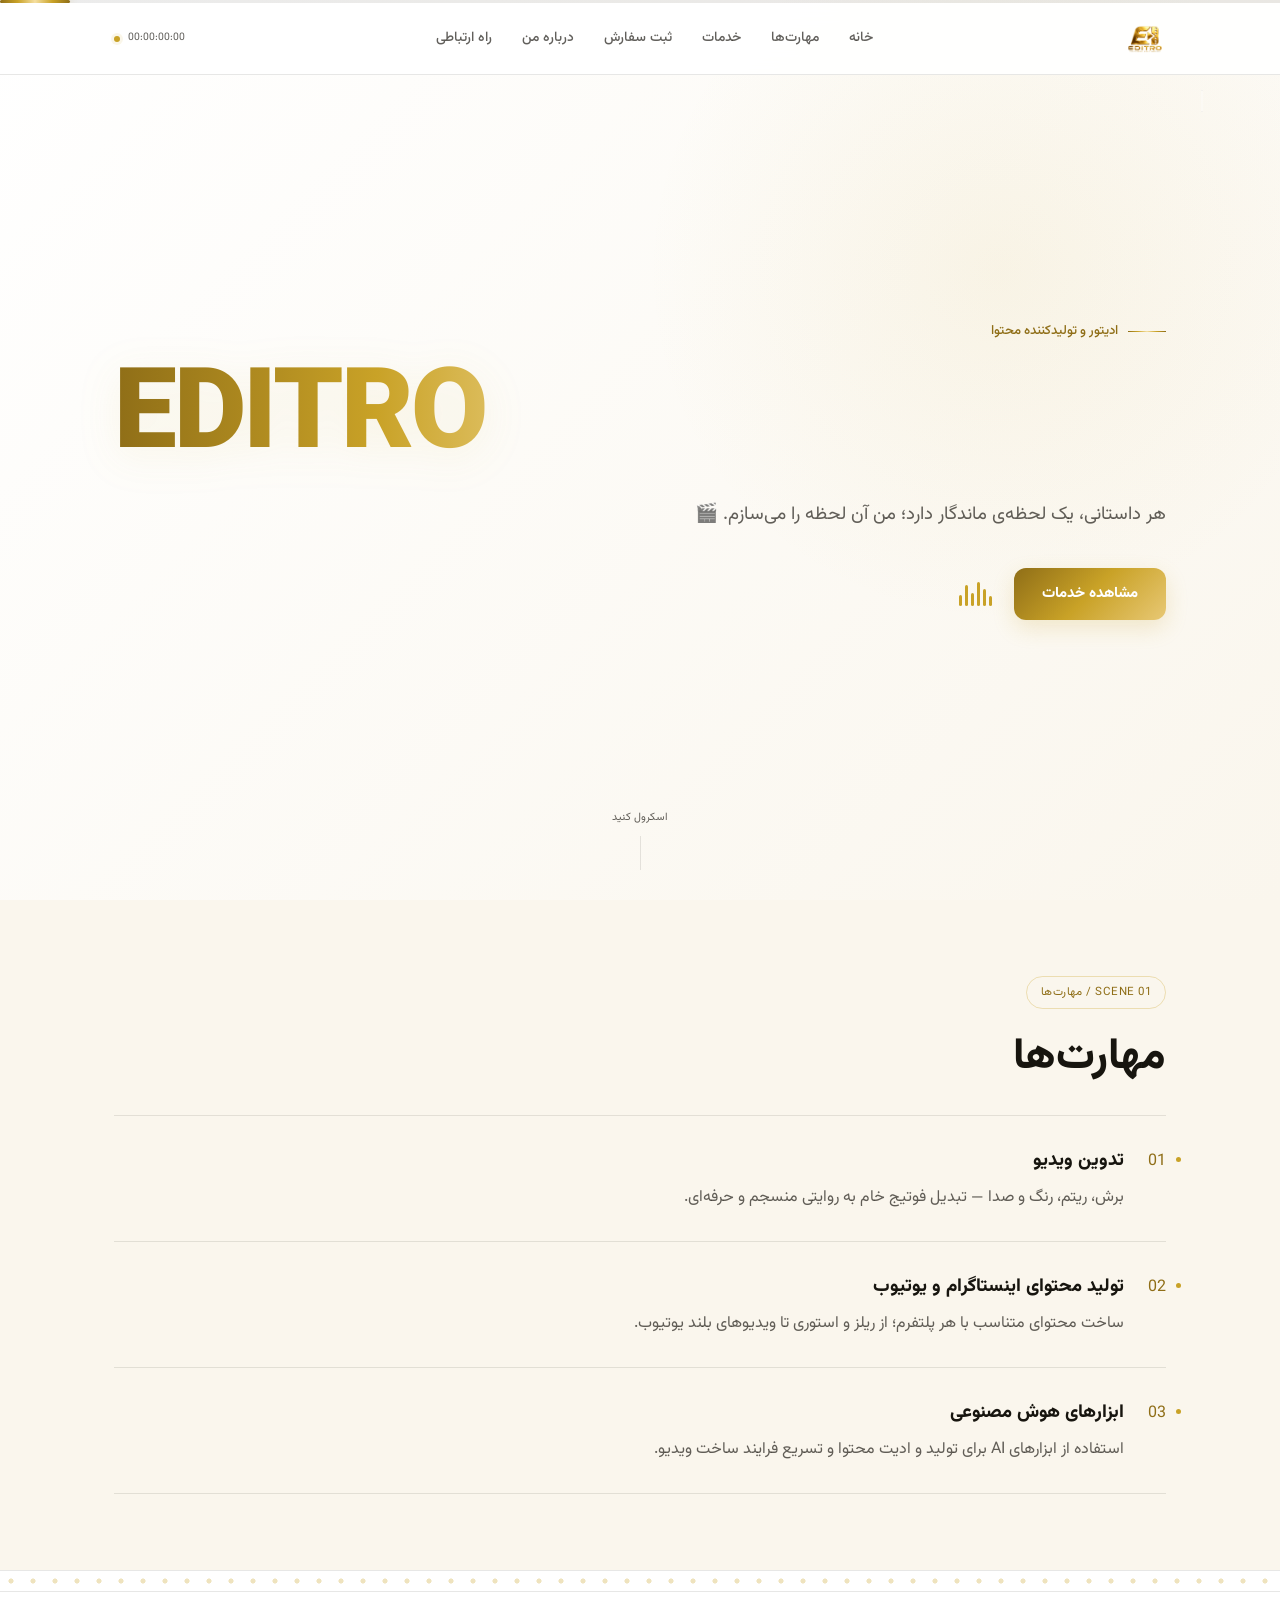
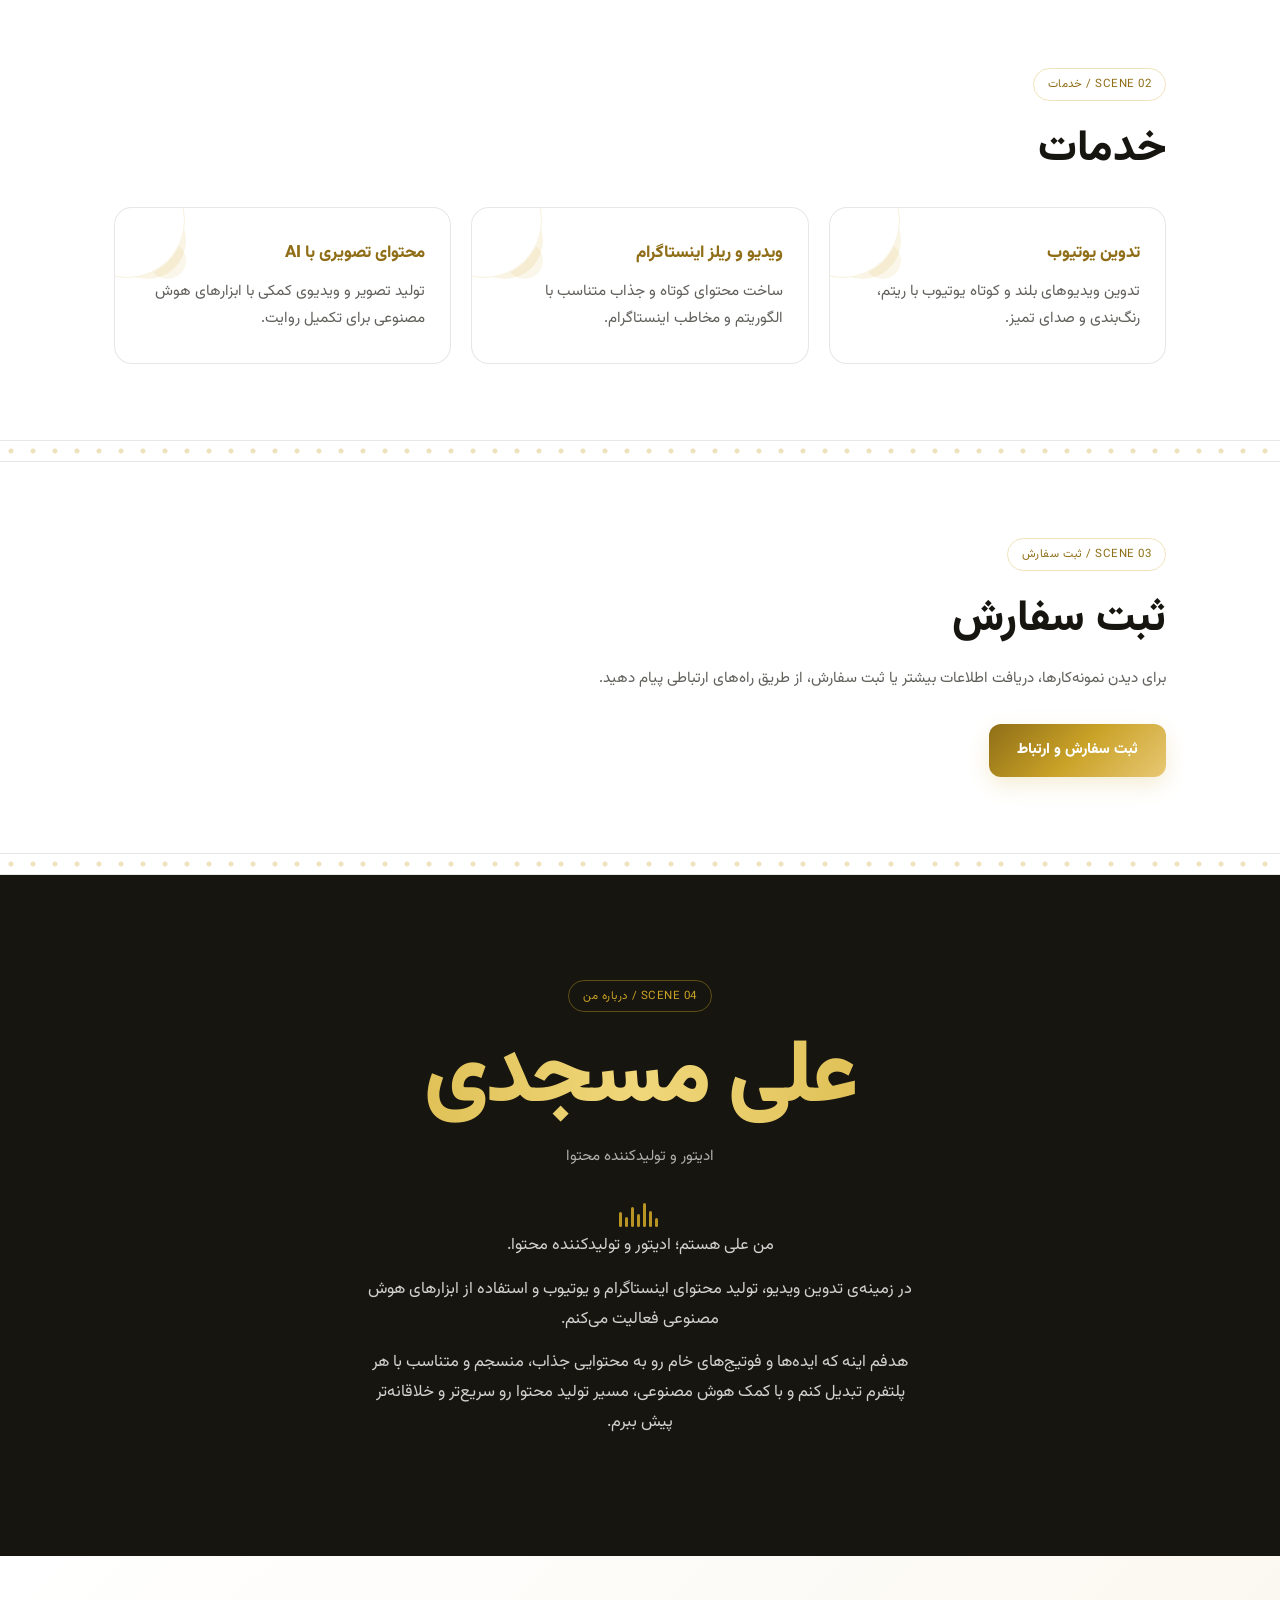
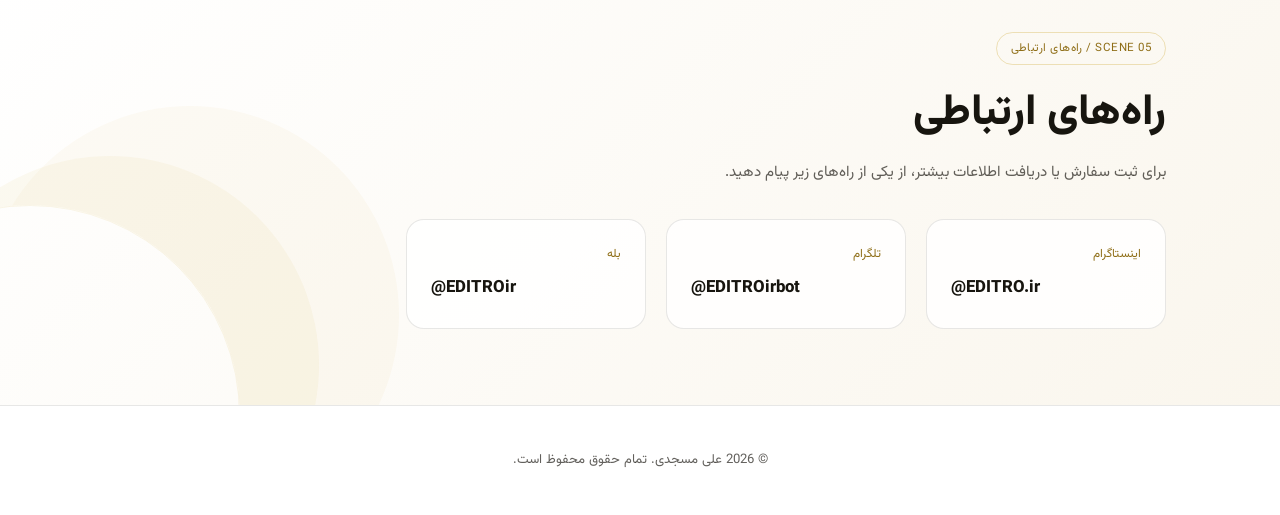
==== commit 91d50492: "index.html" ====
--- a/index.html
+++ b/index.html
@@ -5,25 +5,25 @@
 <meta charset="UTF-8">
 <meta name="viewport" content="width=device-width, initial-scale=1.0">
 
-<title>EDITRO | ادیتور و تولیدکننده محتوا</title>
-
-<meta name="description" content="EDITRO؛ ادیتور و تولیدکننده محتوا در زمینه تدوین ویدیو، تولید محتوای اینستاگرام و یوتیوب و استفاده از ابزارهای هوش مصنوعی.">
+<title>EDITRO | علی مسجدی</title>
+
+<meta name="description" content="علی مسجدی؛ ادیتور و تولیدکننده محتوا در زمینه تدوین ویدیو، تولید محتوای اینستاگرام و یوتیوب و استفاده از ابزارهای هوش مصنوعی.">
 
 <meta name="robots" content="index, follow">
-<meta name="author" content="EDITRO">
+<meta name="author" content="علی مسجدی">
 
 <link rel="canonical" href="https://golden2screen0chess1com2-afk.github.io/EDITRO.github.io/">
 
 <meta property="og:type" content="website">
 <meta property="og:locale" content="fa_IR">
-<meta property="og:title" content="EDITRO | ادیتور و تولیدکننده محتوا">
+<meta property="og:title" content="EDITRO | علی مسجدی">
 <meta property="og:description" content="تدوین ویدیو، تولید محتوای اینستاگرام و یوتیوب و استفاده از ابزارهای هوش مصنوعی.">
 <meta property="og:url" content="https://golden2screen0chess1com2-afk.github.io/EDITRO.github.io/">
 <meta property="og:site_name" content="EDITRO">
 <meta property="og:image" content="og-image.jpg">
 
 <meta name="twitter:card" content="summary_large_image">
-<meta name="twitter:title" content="EDITRO | ادیتور و تولیدکننده محتوا">
+<meta name="twitter:title" content="EDITRO | علی مسجدی">
 <meta name="twitter:description" content="تدوین ویدیو، تولید محتوای اینستاگرام و یوتیوب و استفاده از ابزارهای هوش مصنوعی.">
 <meta name="twitter:image" content="og-image.jpg">
 
@@ -31,60 +31,28 @@
 
 <link rel="stylesheet" href="styles.css">
 
-<script type="application/ld+json">
-{
-  "@context": "https://schema.org",
-  "@type": "Person",
-  "name": "علی مسجدی",
-  "alternateName": "Ali Masjedi",
-  "jobTitle": "Video Editor and Content Creator",
-  "url": "https://golden2screen0chess1com2-afk.github.io/EDITRO.github.io/",
-  "image": "og-image.jpg",
-  "sameAs": [
-    "https://instagram.com/EDITRO.ir",
-    "https://t.me/EDITROirbot",
-    "https://ble.ir/EDITROir"
-  ],
-  "knowsAbout": [
-    "تدوین ویدیو",
-    "تولید محتوای اینستاگرام و یوتیوب",
-    "هوش مصنوعی",
-    "تولید محتوای دیجیتال"
-  ]
-}
-</script>
-
-<script type="application/ld+json">
-{
-  "@context": "https://schema.org",
-  "@type": "ProfessionalService",
-  "name": "EDITRO",
-  "url": "https://golden2screen0chess1com2-afk.github.io/EDITRO.github.io/",
-  "founder": {
-    "@type": "Person",
-    "name": "علی مسجدی"
-  },
-  "sameAs": [
-    "https://instagram.com/EDITRO.ir",
-    "https://t.me/EDITROirbot",
-    "https://ble.ir/EDITROir"
-  ]
-}
-</script>
-
 </head>
 
+
 <body>
 
 <a href="#main" class="skip-link">
-رفتن به محتوای اصلی
+  رفتن به محتوای اصلی
 </a>
+
+
+<!-- =========================
+     SCROLL PROGRESS
+========================= -->
 
 <div class="scrub-bar" aria-hidden="true">
   <div class="scrub-head" id="scrubHead"></div>
 </div>
 
-<!-- HEADER -->
+
+<!-- =========================
+     HEADER
+========================= -->
 
 <header class="site-header">
 
@@ -104,6 +72,7 @@
 
     </a>
 
+
     <nav
       class="main-nav"
       id="main-nav"
@@ -112,30 +81,49 @@
       <ul>
 
         <li>
-          <a href="#home">خانه</a>
+          <a href="#home">
+            خانه
+          </a>
         </li>
 
         <li>
-          <a href="#services">خدمات</a>
+          <a href="#skills">
+            مهارت‌ها
+          </a>
         </li>
 
         <li>
-          <a href="#contact">ثبت سفارش</a>
+          <a href="#services">
+            خدمات
+          </a>
         </li>
 
         <li>
-          <a href="#contact">ارتباط با من</a>
+          <a href="#order">
+            ثبت سفارش
+          </a>
         </li>
 
         <li>
-          <a href="#reveal">درباره من</a>
+          <a href="#reveal">
+            درباره من
+          </a>
         </li>
 
+        <li>
+          <a href="#contact">
+            راه ارتباطی
+          </a>
+        </li>
+
       </ul>
 
     </nav>
 
-    <div class="timecode" aria-hidden="true">
+
+    <div
+      class="timecode"
+      aria-hidden="true">
 
       <span class="timecode-dot"></span>
 
@@ -146,6 +134,7 @@
       </span>
 
     </div>
+
 
     <button
       class="nav-toggle"
@@ -165,10 +154,13 @@
 </header>
 
 
+
 <main id="main">
 
 
-<!-- HERO -->
+<!-- =========================
+     HERO
+========================= -->
 
 <section
   id="home"
@@ -178,6 +170,7 @@
     class="filmstrip filmstrip--vertical"
     aria-hidden="true">
   </div>
+
 
   <div
     class="container hero-inner reveal-up">
@@ -193,12 +186,14 @@
 
     </p>
 
+
     <p
       class="hero-title"
       dir="ltr">
       EDITRO
     </p>
 
+
     <p class="hero-subtitle">
 
       هر داستانی، یک لحظه‌ی ماندگار دارد؛
@@ -206,15 +201,17 @@
 
     </p>
 
+
     <div class="hero-actions">
 
       <a
-        href="#contact"
+        href="#services"
         class="btn btn-primary">
 
-        شروع همکاری
+        مشاهده خدمات
 
       </a>
+
 
       <span
         class="waveform"
@@ -233,6 +230,7 @@
 
   </div>
 
+
   <div
     class="scroll-cue"
     aria-hidden="true">
@@ -248,23 +246,30 @@
 </section>
 
 
-<!-- SKILLS -->
+
+<!-- =========================
+     SKILLS
+========================= -->
 
 <section
   id="skills"
   class="skills">
 
-  <div class="container reveal-up">
+  <div
+    class="container reveal-up">
 
     <span class="scene-label">
       SCENE 01 / مهارت‌ها
     </span>
 
+
     <h2 class="section-title">
       مهارت‌ها
     </h2>
 
+
     <ul class="track-list">
+
 
       <li class="track-item">
 
@@ -274,6 +279,7 @@
           01
         </span>
 
+
         <div class="track-body">
 
           <h3>
@@ -289,6 +295,7 @@
 
       </li>
 
+
       <li class="track-item">
 
         <span
@@ -297,6 +304,7 @@
           02
         </span>
 
+
         <div class="track-body">
 
           <h3>
@@ -312,6 +320,7 @@
 
       </li>
 
+
       <li class="track-item">
 
         <span
@@ -320,6 +329,7 @@
           03
         </span>
 
+
         <div class="track-body">
 
           <h3>
@@ -335,12 +345,18 @@
 
       </li>
 
+
     </ul>
 
   </div>
 
 </section>
 
+
+
+<!-- =========================
+     TIMELINE DIVIDER
+========================= -->
 
 <div
   class="filmstrip"
@@ -348,23 +364,30 @@
 </div>
 
 
-<!-- SERVICES -->
+
+<!-- =========================
+     SERVICES
+========================= -->
 
 <section
   id="services"
   class="services">
 
-  <div class="container reveal-up">
+  <div
+    class="container reveal-up">
 
     <span class="scene-label">
       SCENE 02 / خدمات
     </span>
 
+
     <h2 class="section-title">
       خدمات
     </h2>
 
+
     <div class="card-grid">
+
 
       <article class="service-card">
 
@@ -379,6 +402,7 @@
 
       </article>
 
+
       <article class="service-card">
 
         <h3>
@@ -392,6 +416,7 @@
 
       </article>
 
+
       <article class="service-card">
 
         <h3>
@@ -405,12 +430,18 @@
 
       </article>
 
+
     </div>
 
   </div>
 
 </section>
 
+
+
+<!-- =========================
+     TIMELINE DIVIDER
+========================= -->
 
 <div
   class="filmstrip"
@@ -418,28 +449,158 @@
 </div>
 
 
-<!-- CONTACT -->
+
+<!-- =========================
+     ORDER
+========================= -->
+
+<section
+  id="order"
+  class="order-section">
+
+  <div
+    class="container reveal-up">
+
+    <span class="scene-label">
+      SCENE 03 / ثبت سفارش
+    </span>
+
+
+    <h2 class="section-title">
+      ثبت سفارش
+    </h2>
+
+
+    <p class="section-note">
+      برای دیدن نمونه‌کارها، دریافت اطلاعات بیشتر
+      یا ثبت سفارش، از طریق راه‌های ارتباطی پیام دهید.
+    </p>
+
+
+    <div class="order-action">
+
+      <a
+        href="#contact"
+        class="btn btn-primary">
+
+        ثبت سفارش و ارتباط
+
+      </a>
+
+    </div>
+
+  </div>
+
+</section>
+
+
+
+<!-- =========================
+     TIMELINE DIVIDER
+========================= -->
+
+<div
+  class="filmstrip"
+  aria-hidden="true">
+</div>
+
+
+
+<!-- =========================
+     ABOUT
+========================= -->
+
+<section
+  id="reveal"
+  class="reveal-section">
+
+  <div
+    class="container reveal-up">
+
+    <span class="scene-label">
+      SCENE 04 / درباره من
+    </span>
+
+
+    <h1 class="reveal-name">
+      علی مسجدی
+    </h1>
+
+
+    <p class="reveal-role">
+      ادیتور و تولیدکننده محتوا
+    </p>
+
+
+    <span
+      class="waveform waveform--light"
+      aria-hidden="true">
+
+      <span></span>
+      <span></span>
+      <span></span>
+      <span></span>
+      <span></span>
+      <span></span>
+      <span></span>
+
+    </span>
+
+
+    <p class="reveal-text">
+      من علی هستم؛ ادیتور و تولیدکننده محتوا.
+    </p>
+
+
+    <p class="reveal-text">
+      در زمینه‌ی تدوین ویدیو، تولید محتوای
+      اینستاگرام و یوتیوب و استفاده از ابزارهای
+      هوش مصنوعی فعالیت می‌کنم.
+    </p>
+
+
+    <p class="reveal-text">
+      هدفم اینه که ایده‌ها و فوتیج‌های خام رو
+      به محتوایی جذاب، منسجم و متناسب با هر
+      پلتفرم تبدیل کنم و با کمک هوش مصنوعی،
+      مسیر تولید محتوا رو سریع‌تر و خلاقانه‌تر پیش ببرم.
+    </p>
+
+  </div>
+
+</section>
+
+
+
+<!-- =========================
+     CONTACT
+========================= -->
 
 <section
   id="contact"
   class="contact">
 
-  <div class="container reveal-up">
+  <div
+    class="container reveal-up">
 
     <span class="scene-label">
-      SCENE 03 / راه‌های ارتباطی
+      SCENE 05 / راه‌های ارتباطی
     </span>
 
+
     <h2 class="section-title">
-      ثبت سفارش و ارتباط با من
+      راه‌های ارتباطی
     </h2>
 
+
     <p class="section-note">
-      برای همکاری یا سفارش تدوین،
-      از یکی از راه‌های زیر پیام بدهید.
-    </p>
+      برای ثبت سفارش یا دریافت اطلاعات بیشتر،
+      از یکی از راه‌های زیر پیام دهید.
+    </p>
+
 
     <div class="contact-grid">
+
 
       <a
         class="contact-card"
@@ -459,6 +620,7 @@
 
       </a>
 
+
       <a
         class="contact-card"
         href="https://t.me/EDITROirbot"
@@ -477,6 +639,7 @@
 
       </a>
 
+
       <a
         class="contact-card"
         href="https://ble.ir/EDITROir"
@@ -495,6 +658,7 @@
 
       </a>
 
+
     </div>
 
   </div>
@@ -502,66 +666,13 @@
 </section>
 
 
-<!-- ABOUT — LAST CONTENT SECTION -->
-
-<section
-  id="reveal"
-  class="reveal-section">
-
-  <div class="container reveal-up">
-
-    <span class="scene-label">
-      SCENE 04 / درباره من
-    </span>
-
-    <h1 class="reveal-name">
-      علی مسجدی
-    </h1>
-
-    <p class="reveal-role">
-      ادیتور و تولیدکننده محتوا
-    </p>
-
-    <span
-      class="waveform waveform--light"
-      aria-hidden="true">
-
-      <span></span>
-      <span></span>
-      <span></span>
-      <span></span>
-      <span></span>
-      <span></span>
-      <span></span>
-
-    </span>
-
-    <p class="reveal-text">
-      من علی هستم؛ ادیتور و تولیدکننده محتوا.
-    </p>
-
-    <p class="reveal-text">
-      در زمینه‌ی تدوین ویدیو، تولید محتوای
-      اینستاگرام و یوتیوب و استفاده از ابزارهای
-      هوش مصنوعی فعالیت می‌کنم.
-    </p>
-
-    <p class="reveal-text">
-      هدفم اینه که ایده‌ها و فوتیج‌های خام رو
-      به محتوایی جذاب، منسجم و متناسب با هر
-      پلتفرم تبدیل کنم و با کمک هوش مصنوعی،
-      مسیر تولید محتوا رو سریع‌تر و خلاقانه‌تر پیش ببرم.
-    </p>
-
-  </div>
-
-</section>
-
-
 </main>
 
 
-<!-- FOOTER -->
+
+<!-- =========================
+     FOOTER
+========================= -->
 
 <footer class="site-footer">
 
@@ -576,11 +687,17 @@
 
 </footer>
 
+
+
+<!-- =========================
+     JAVASCRIPT
+========================= -->
 
 <script
   src="script.js"
   defer>
 </script>
 
+
 </body>
 </html>
--- a/styles.css
+++ b/styles.css
@@ -1,578 +1,2170 @@
-/* ===== فونت Vazirmatn (لوکال، بدون وابستگی به گوگل) ===== */
+/* =========================================================
+   EDITRO — PREMIUM WEBSITE SYSTEM
+   White / Ivory / Champagne Gold
+   RTL / Responsive / Editorial / Cinematic
+   ========================================================= */
+
+
+/* =========================================================
+   01 — LOCAL FONTS
+   ========================================================= */
+
 @font-face{
-  font-family: "Vazirmatn";
-  src: url("Vazirmatn-Regular.ttf") format("truetype");
-  font-weight: 400;
-  font-style: normal;
-  font-display: swap;
-}
+  font-family:"Vazirmatn";
+  src:url("Vazirmatn-Regular.ttf") format("truetype");
+  font-weight:400;
+  font-style:normal;
+  font-display:swap;
+}
+
 @font-face{
-  font-family: "Vazirmatn";
-  src: url("Vazirmatn-Medium.ttf") format("truetype");
-  font-weight: 500;
-  font-style: normal;
-  font-display: swap;
-}
+  font-family:"Vazirmatn";
+  src:url("Vazirmatn-Medium.ttf") format("truetype");
+  font-weight:500;
+  font-style:normal;
+  font-display:swap;
+}
+
 @font-face{
-  font-family: "Vazirmatn";
-  src: url("Vazirmatn-ExtraBold.woff2") format("woff2");
-  font-weight: 800;
-  font-style: normal;
-  font-display: swap;
-}
+  font-family:"Vazirmatn";
+  src:url("Vazirmatn-ExtraBold.woff2") format("woff2");
+  font-weight:800;
+  font-style:normal;
+  font-display:swap;
+}
+
 @font-face{
-  font-family: "Vazirmatn";
-  src: url("Vazirmatn-Black.ttf") format("truetype");
-  font-weight: 900;
-  font-style: normal;
-  font-display: swap;
-}
-
-/* ===== Tokens (تم روشن: سفید و طلایی) ===== */
+  font-family:"Vazirmatn";
+  src:url("Vazirmatn-Black.ttf") format("truetype");
+  font-weight:900;
+  font-style:normal;
+  font-display:swap;
+}
+
+
+/* =========================================================
+   02 — DESIGN TOKENS
+   ========================================================= */
+
 :root{
-  --c-white: #FFFFFF;
-  --c-paper: #FFFFFF;
-  --c-ink: #17150F;
-  --c-ink-soft: rgba(23,21,15,0.7);
-  --c-gold: #C9A227;
-  --c-gold-strong: #B08A1E;
-  --c-gold-deep: #8F6E17;
-  --c-line: rgba(23,21,15,0.12);
-  --c-line-gold: rgba(201,162,39,0.35);
-
-  --font-display: "Vazirmatn", sans-serif;
-  --font-body: "Vazirmatn", sans-serif;
-  --font-mono: "Vazirmatn", sans-serif;
-
-  --container-w: 1100px;
-  --radius: 4px;
-  --radius-btn: 12px;
-  --radius-card: 16px;
-  --radius-input: 10px;
-  --transition: 220ms ease;
-  --ease-cut: cubic-bezier(0.22, 1, 0.36, 1);
-}
-
-*, *::before, *::after{ box-sizing: border-box; }
-
-html{ scroll-behavior: smooth; }
-
-@media (prefers-reduced-motion: reduce){
-  html{ scroll-behavior: auto; }
-  *, *::before, *::after{
-    animation-duration: 0.01ms !important;
-    animation-iteration-count: 1 !important;
-    transition-duration: 0.01ms !important;
-    scroll-behavior: auto !important;
-  }
+
+  --white:#FFFFFF;
+  --paper:#FAF6ED;
+
+  --ink:#17150F;
+  --ink-soft:rgba(23,21,15,.68);
+
+  --gold:#C9A227;
+  --gold-light:#E8C874;
+  --gold-pale:#F5DFA0;
+  --gold-strong:#B08A1E;
+  --gold-deep:#8F6E17;
+
+  --line:rgba(23,21,15,.10);
+  --line-soft:rgba(23,21,15,.055);
+  --line-gold:rgba(201,162,39,.30);
+
+  --gold-gradient:
+    linear-gradient(
+      90deg,
+      #8F6E17 0%,
+      #C9A227 25%,
+      #F5DFA0 50%,
+      #C9A227 75%,
+      #8F6E17 100%
+    );
+
+  --gold-gradient-vertical:
+    linear-gradient(
+      180deg,
+      #8F6E17 0%,
+      #C9A227 30%,
+      #F5DFA0 50%,
+      #C9A227 70%,
+      #8F6E17 100%
+    );
+
+  --font:
+    "Vazirmatn",
+    sans-serif;
+
+  --container:
+    1100px;
+
+  --header-height:
+    72px;
+
+  --radius-sm:
+    6px;
+
+  --radius:
+    12px;
+
+  --radius-lg:
+    18px;
+
+  --ease:
+    cubic-bezier(.22,1,.36,1);
+
+  --speed:
+    220ms;
+}
+
+
+/* =========================================================
+   03 — RESET
+   ========================================================= */
+
+*,
+*::before,
+*::after{
+  box-sizing:border-box;
+}
+
+html{
+  scroll-behavior:smooth;
+  scroll-padding-top:100px;
 }
 
 body{
   margin:0;
-  background: var(--c-white);
-  color: var(--c-ink);
-  font-family: var(--font-body);
-  line-height: 1.8;
-  -webkit-font-smoothing: antialiased;
-}
-
-img{ max-width:100%; display:block; }
-a{ color: inherit; text-decoration:none; }
+  background:var(--white);
+  color:var(--ink);
+  font-family:var(--font);
+  line-height:1.8;
+
+  -webkit-font-smoothing:antialiased;
+  -moz-osx-font-smoothing:grayscale;
+
+  text-rendering:optimizeLegibility;
+}
+
+img{
+  display:block;
+  max-width:100%;
+}
+
+a{
+  color:inherit;
+  text-decoration:none;
+}
+
+button{
+  font:inherit;
+}
+
+::selection{
+  background:rgba(201,162,39,.20);
+  color:var(--ink);
+}
 
 .container{
-  max-width: var(--container-w);
-  margin: 0 auto;
-  padding: 0 24px;
-}
+  width:100%;
+  max-width:var(--container);
+
+  margin-inline:auto;
+
+  padding-inline:24px;
+}
+
+
+/* =========================================================
+   04 — ACCESSIBILITY
+   ========================================================= */
 
 .skip-link{
   position:absolute;
+
   right:-9999px;
   top:0;
-  background: var(--c-gold);
-  color: var(--c-white);
-  padding: 12px 20px;
-  z-index: 999;
-  border-radius: 0 0 0 var(--radius);
-}
-.skip-link:focus{ right:0; }
+
+  z-index:9999;
+
+  padding:12px 20px;
+
+  background:var(--gold);
+  color:var(--white);
+
+  border-radius:
+    0 0 0 var(--radius-sm);
+}
+
+.skip-link:focus{
+  right:0;
+}
 
 :focus-visible{
-  outline: 2px solid var(--c-gold-strong);
-  outline-offset: 3px;
-}
-
-/* ===== نوار پیشرفت اسکرول (سیگنیچر بصری) ===== */
+  outline:
+    2px solid var(--gold);
+
+  outline-offset:4px;
+}
+
+
+/* =========================================================
+   05 — SCROLL PROGRESS BAR
+   ========================================================= */
+
 .scrub-bar{
-  position: fixed;
-  top:0; inset-inline:0;
-  height: 3px;
-  background: var(--c-line);
-  z-index: 200;
-  overflow: hidden;
-}
+  position:fixed;
+
+  top:0;
+  left:0;
+  right:0;
+
+  height:3px;
+
+  z-index:300;
+
+  background:
+    rgba(23,21,15,.08);
+
+  overflow:hidden;
+}
+
 .scrub-head{
-  position: absolute;
-  top: 0;
-  left: 0;
-  height: 100%;
-  width: 56px;
-  border-radius: 2px;
-  background: linear-gradient(90deg, var(--c-gold-deep), var(--c-gold), var(--c-gold-deep));
-  box-shadow: 0 0 8px rgba(201,162,39,0.45);
-  transition: left 60ms linear;
-  will-change: left;
-}
-
-/* ===== Header ===== */
+  position:absolute;
+
+  top:0;
+  left:0;
+
+  width:70px;
+  height:100%;
+
+  border-radius:999px;
+
+  background:
+    var(--gold-gradient);
+
+  box-shadow:
+    0 0 10px rgba(201,162,39,.45);
+
+  will-change:left;
+}
+
+
+/* =========================================================
+   06 — CINEMATIC TIMELINE
+   ========================================================= */
+
+/*
+   این بخش برای Timeline اصلی سایت است.
+
+   ساختار:
+   ─────●─────
+        │
+        ├──── بخش
+        │
+        ├──── بخش
+        │
+        └──── پایان
+*/
+
+.cinematic-timeline{
+  position:absolute;
+
+  top:0;
+  bottom:0;
+
+  left:50%;
+
+  width:1px;
+
+  z-index:5;
+
+  pointer-events:none;
+
+  transform:translateX(-50%);
+}
+
+
+/* خط پایه */
+
+.cinematic-timeline::before{
+  content:"";
+
+  position:absolute;
+
+  top:0;
+  bottom:0;
+
+  left:0;
+
+  width:1px;
+
+  background:
+    linear-gradient(
+      to bottom,
+      transparent,
+      rgba(201,162,39,.22) 8%,
+      rgba(201,162,39,.22) 92%,
+      transparent
+    );
+}
+
+
+/* خط طلایی متحرک */
+
+.cinematic-timeline__progress{
+  position:absolute;
+
+  top:0;
+  left:0;
+
+  width:2px;
+
+  height:0;
+
+  transform:translateX(-50%);
+
+  background:
+    var(--gold-gradient-vertical);
+
+  box-shadow:
+    0 0 8px rgba(201,162,39,.35);
+
+  will-change:height;
+}
+
+
+/* Timeline marker */
+
+.timeline-marker{
+  position:absolute;
+
+  width:11px;
+  height:11px;
+
+  border:1px solid var(--gold);
+
+  background:var(--white);
+
+  border-radius:50%;
+
+  transform:
+    translate(-50%,-50%);
+
+  box-shadow:
+    0 0 0 4px rgba(201,162,39,.08);
+
+  transition:
+    background var(--speed) ease,
+    box-shadow var(--speed) ease,
+    transform var(--speed) ease;
+}
+
+.timeline-marker.is-active{
+  background:var(--gold);
+
+  box-shadow:
+    0 0 0 5px rgba(201,162,39,.12),
+    0 0 14px rgba(201,162,39,.35);
+
+  transform:
+    translate(-50%,-50%)
+    scale(1.08);
+}
+
+
+/* اتصال افقی Timeline */
+
+.timeline-branch{
+  position:absolute;
+
+  height:1px;
+
+  width:0;
+
+  background:
+    linear-gradient(
+      90deg,
+      rgba(201,162,39,.15),
+      var(--gold)
+    );
+
+  opacity:.8;
+
+  transition:
+    width 600ms var(--ease);
+}
+
+.timeline-branch.is-visible{
+  width:90px;
+}
+
+.timeline-branch--left{
+  right:0;
+}
+
+.timeline-branch--right{
+  left:0;
+
+  transform:
+    rotate(180deg);
+}
+
+
+/* Timeline labels */
+
+.timeline-label{
+  position:absolute;
+
+  white-space:nowrap;
+
+  font-size:.65rem;
+
+  letter-spacing:.04em;
+
+  color:rgba(23,21,15,.45);
+
+  opacity:.7;
+
+  transition:
+    color var(--speed) ease,
+    opacity var(--speed) ease;
+}
+
+.timeline-label.is-active{
+  color:var(--gold-deep);
+
+  opacity:1;
+}
+
+
+/* =========================================================
+   07 — HEADER
+   ========================================================= */
+
 .site-header{
-  position: fixed;
-  inset-inline: 0;
-  top: 3px;
-  z-index: 100;
-  background: rgba(255,255,255,0.88);
-  backdrop-filter: blur(8px);
-  border-bottom: 1px solid var(--c-line);
+  position:fixed;
+
+  top:3px;
+  left:0;
+  right:0;
+
+  z-index:200;
+
+  height:var(--header-height);
+
+  background:
+    rgba(255,255,255,.90);
+
+  backdrop-filter:
+    blur(14px);
+
+  -webkit-backdrop-filter:
+    blur(14px);
+
+  border-bottom:
+    1px solid var(--line);
 }
 
 .header-inner{
+  height:100%;
+
   display:flex;
+
   align-items:center;
+
   justify-content:space-between;
-  height: 64px;
-  gap: 16px;
-}
-
-.logo{ display:flex; align-items:center; flex-shrink:0; }
+
+  gap:24px;
+}
+
+
+/* =========================================================
+   08 — LOGO
+   ========================================================= */
+
+.logo{
+  display:flex;
+
+  align-items:center;
+  justify-content:center;
+
+  flex-shrink:0;
+
+  position:relative;
+}
+
 .logo-mark{
-  width: 40px;
-  height: 40px;
-  border-radius: 50%;
-  object-fit: cover;
-  display:block;
+  width:42px;
+  height:42px;
+
+  object-fit:contain;
+
+  transition:
+    transform var(--speed) var(--ease),
+    filter var(--speed) ease;
+}
+
+.logo:hover .logo-mark{
+  transform:scale(1.06);
+
+  filter:
+    drop-shadow(
+      0 5px 12px
+      rgba(201,162,39,.20)
+    );
+}
+
+
+/* =========================================================
+   09 — MAIN NAV
+   ========================================================= */
+
+.main-nav{
+  margin-inline:auto;
 }
 
 .main-nav ul{
   display:flex;
-  gap: 28px;
+
+  align-items:center;
+
+  gap:2px;
+
   list-style:none;
+
   margin:0;
   padding:0;
 }
 
 .main-nav a{
-  font-size: 0.92rem;
-  color: var(--c-ink-soft);
   position:relative;
-  padding: 6px 2px;
-  transition: color var(--transition);
-}
-.main-nav a:hover{ color: var(--c-gold-deep); }
+
+  display:block;
+
+  padding:9px 14px;
+
+  border-radius:10px;
+
+  color:var(--ink-soft);
+
+  font-size:.86rem;
+  font-weight:500;
+
+  transition:
+    color var(--speed) ease,
+    background var(--speed) ease;
+}
+
+.main-nav a::after{
+  content:"";
+
+  position:absolute;
+
+  right:50%;
+  bottom:3px;
+
+  width:0;
+  height:2px;
+
+  border-radius:999px;
+
+  background:
+    var(--gold-gradient);
+
+  transform:
+    translateX(50%);
+
+  transition:
+    width var(--speed) var(--ease);
+}
+
+.main-nav a:hover{
+  color:var(--gold-deep);
+
+  background:
+    rgba(201,162,39,.055);
+}
+
+.main-nav a:hover::after{
+  width:22px;
+}
+
+
+/* =========================================================
+   10 — TIMECODE
+   ========================================================= */
 
 .timecode{
   display:flex;
+
   align-items:center;
+
   gap:8px;
-  font-family: var(--font-mono);
-  font-size: 0.8rem;
-  color: var(--c-gold-deep);
+
+  direction:ltr;
+
   flex-shrink:0;
-}
+
+  color:var(--ink-soft);
+
+  font-size:.65rem;
+}
+
 .timecode-dot{
-  width:6px; height:6px; border-radius:50%;
-  background: var(--c-gold);
-  box-shadow: 0 0 6px var(--c-gold);
-}
+  width:6px;
+  height:6px;
+
+  border-radius:50%;
+
+  background:var(--gold);
+
+  box-shadow:
+    0 0 0 3px
+    rgba(201,162,39,.10);
+
+  animation:
+    recordPulse 1.8s ease-in-out infinite;
+}
+
+@keyframes recordPulse{
+
+  0%,100%{
+    opacity:.45;
+    transform:scale(.9);
+  }
+
+  50%{
+    opacity:1;
+    transform:scale(1);
+  }
+}
+
+
+/* =========================================================
+   11 — MOBILE NAV TOGGLE
+   ========================================================= */
 
 .nav-toggle{
   display:none;
+
+  width:42px;
+  height:42px;
+
+  padding:0;
+
+  align-items:center;
+  justify-content:center;
+
   flex-direction:column;
+
   gap:5px;
-  background:none;
-  border:none;
+
   cursor:pointer;
-  padding: 8px;
-}
+
+  border:
+    1px solid var(--line-gold);
+
+  border-radius:10px;
+
+  background:var(--white);
+}
+
 .nav-toggle span{
-  width: 22px; height: 2px; background: var(--c-gold-deep);
-  display:block;
-}
-
-/* ===== Hero / مقدمه ===== */
+  width:18px;
+  height:2px;
+
+  border-radius:2px;
+
+  background:var(--ink);
+
+  transition:
+    transform var(--speed) ease,
+    opacity var(--speed) ease;
+}
+
+
+/* =========================================================
+   12 — HERO
+   ========================================================= */
+
 .hero{
-  position: relative;
-  min-height: 100svh;
+  position:relative;
+
+  min-height:100svh;
+
   display:flex;
+
   align-items:center;
-  padding-top: 90px;
-  background:
-    radial-gradient(circle at 85% 15%, rgba(201,162,39,0.10), transparent 45%),
-    var(--c-white);
-}
-
-.hero-inner{ max-width: 780px; }
+
+  overflow:hidden;
+
+  padding:
+    145px 0
+    105px;
+
+  background:
+
+    radial-gradient(
+      circle at 78% 30%,
+      rgba(201,162,39,.075),
+      transparent 30%
+    ),
+
+    linear-gradient(
+      135deg,
+      #FFFFFF 0%,
+      #FAF6ED 100%
+    );
+}
+
+
+/* شبکه ظریف پس‌زمینه */
+
+.hero::before{
+  content:"";
+
+  position:absolute;
+
+  inset:0;
+
+  pointer-events:none;
+
+  opacity:.30;
+
+  background:
+
+    linear-gradient(
+      90deg,
+      transparent 49.7%,
+      rgba(201,162,39,.065) 50%,
+      transparent 50.3%
+    ),
+
+    linear-gradient(
+      0deg,
+      transparent 49.7%,
+      rgba(201,162,39,.045) 50%,
+      transparent 50.3%
+    );
+
+  background-size:
+    90px 90px,
+    90px 90px;
+
+  mask-image:
+    linear-gradient(
+      to bottom,
+      transparent,
+      black 22%,
+      black 78%,
+      transparent
+    );
+}
+
+.hero-inner{
+  position:relative;
+
+  z-index:10;
+}
+
+
+/* =========================================================
+   13 — HERO EYEBROW
+   ========================================================= */
 
 .eyebrow{
   display:flex;
+
   align-items:center;
+
   gap:10px;
-  font-family: var(--font-mono);
-  font-size: 0.85rem;
-  letter-spacing: 0.03em;
-  color: var(--c-gold-deep);
-  margin: 0 0 24px;
-}
-.eyebrow-line{ width: 32px; height: 1px; background: var(--c-gold); }
+
+  margin:
+    0 0 18px;
+
+  color:var(--gold-deep);
+
+  font-size:.82rem;
+  font-weight:500;
+}
+
+.eyebrow-line{
+  display:block;
+
+  width:38px;
+  height:1px;
+
+  background:
+    var(--gold-gradient);
+}
+
+
+/* =========================================================
+   14 — HERO TITLE
+   ========================================================= */
 
 .hero-title{
-  font-family: var(--font-display);
-  font-weight: 800;
-  font-size: clamp(3rem, 11vw, 6.5rem);
-  line-height: 1.1;
-  margin: 0 0 20px;
-  letter-spacing: -0.01em;
-  background: linear-gradient(90deg, var(--c-gold-deep) 0%, var(--c-gold) 22%, #F5E29A 50%, var(--c-gold) 78%, var(--c-gold-deep) 100%);
-  -webkit-background-clip: text;
-  background-clip: text;
-  color: transparent;
-}
+  margin:
+    0 0 20px;
+
+  font-family:var(--font);
+
+  font-weight:900;
+
+  font-size:
+    clamp(3.2rem,11vw,7rem);
+
+  line-height:1.04;
+
+  letter-spacing:-.025em;
+
+  background:
+    var(--gold-gradient);
+
+  -webkit-background-clip:text;
+  background-clip:text;
+
+  color:transparent;
+
+  filter:
+    drop-shadow(
+      0 8px 20px
+      rgba(201,162,39,.10)
+    );
+}
+
+
+/* =========================================================
+   15 — HERO SUBTITLE
+   ========================================================= */
 
 .hero-subtitle{
-  max-width: 58ch;
-  font-size: clamp(1rem, 2vw, 1.15rem);
-  color: var(--c-ink-soft);
-  margin: 0 0 36px;
-}
-
-.hero-actions{ display:flex; gap:16px; flex-wrap:wrap; }
+  max-width:58ch;
+
+  margin:
+    0 0 36px;
+
+  color:var(--ink-soft);
+
+  font-size:
+    clamp(1rem,2vw,1.16rem);
+}
+
+
+/* =========================================================
+   16 — HERO ACTIONS
+   ========================================================= */
+
+.hero-actions{
+  display:flex;
+
+  align-items:center;
+
+  flex-wrap:wrap;
+
+  gap:18px;
+}
+
+
+/* =========================================================
+   17 — BUTTONS
+   ========================================================= */
 
 .btn{
-  display:inline-block;
-  padding: 14px 30px;
-  border-radius: var(--radius-btn);
-  font-weight:700;
-  font-size: 0.95rem;
-  transition: transform var(--transition), background var(--transition), color var(--transition), border-color var(--transition);
-}
-.btn-primary{ background: var(--c-gold); color: var(--c-white); }
-.btn-primary:hover{ background: var(--c-gold-strong); transform: translateY(-2px); }
-
-.btn-ghost{ border: 1px solid var(--c-line-gold); color: var(--c-ink); }
-.btn-ghost:hover{ border-color: var(--c-gold); color: var(--c-gold-deep); transform: translateY(-2px); }
+  position:relative;
+
+  display:inline-flex;
+
+  align-items:center;
+  justify-content:center;
+
+  min-height:50px;
+
+  padding:
+    13px 28px;
+
+  overflow:hidden;
+
+  border-radius:
+    var(--radius);
+
+  font-size:.92rem;
+  font-weight:800;
+
+  transition:
+    transform var(--speed) var(--ease),
+    box-shadow var(--speed) ease,
+    background var(--speed) ease;
+}
+
+
+/* دکمه اصلی */
+
+.btn-primary{
+  color:var(--white);
+
+  background:
+    linear-gradient(
+      135deg,
+      var(--gold-deep),
+      var(--gold),
+      var(--gold-light)
+    );
+
+  box-shadow:
+    0 8px 22px
+    rgba(201,162,39,.20);
+}
+
+
+/* Pattern داخل دکمه */
+
+.btn-primary::before{
+  content:"";
+
+  position:absolute;
+
+  inset:0;
+
+  opacity:.18;
+
+  background:
+    repeating-linear-gradient(
+      135deg,
+      transparent 0 8px,
+      rgba(255,255,255,.55) 8px 9px,
+      transparent 9px 17px
+    );
+
+  transform:
+    translateX(100%);
+
+  transition:
+    transform 600ms var(--ease);
+}
+
+.btn-primary:hover::before{
+  transform:
+    translateX(0);
+}
+
+.btn-primary:hover{
+  transform:
+    translateY(-3px);
+
+  box-shadow:
+    0 14px 30px
+    rgba(201,162,39,.26);
+}
+
+
+/* دکمه Ghost */
+
+.btn-ghost{
+  color:var(--ink);
+
+  background:
+    rgba(255,255,255,.75);
+
+  border:
+    1px solid var(--line-gold);
+}
+
+.btn-ghost:hover{
+  color:var(--gold-deep);
+
+  border-color:
+    var(--gold);
+
+  transform:
+    translateY(-3px);
+
+  box-shadow:
+    0 8px 20px
+    rgba(201,162,39,.10);
+}
+
+
+/* =========================================================
+   18 — HERO VERTICAL FILM STRIP
+   ========================================================= */
+
+.filmstrip--vertical{
+  position:absolute;
+
+  top:90px;
+  bottom:0;
+
+  right:6%;
+
+  width:2px;
+
+  opacity:.32;
+
+  background:
+    repeating-linear-gradient(
+      to bottom,
+      var(--gold) 0 5px,
+      transparent 5px 28px
+    );
+
+  display:none;
+}
+
+@media (min-width:1000px){
+
+  .filmstrip--vertical{
+    display:block;
+  }
+}
+
+
+/* =========================================================
+   19 — AUDIO WAVEFORM
+   ========================================================= */
+
+.waveform{
+  display:inline-flex;
+
+  align-items:flex-end;
+
+  gap:3px;
+
+  height:24px;
+
+  margin-inline-start:4px;
+
+  vertical-align:middle;
+}
+
+.waveform span{
+  width:3px;
+
+  border-radius:2px;
+
+  background:var(--gold);
+
+  animation:
+    wavepulse 1.2s ease-in-out infinite;
+}
+
+.waveform span:nth-child(1){
+  height:40%;
+  animation-delay:0ms;
+}
+
+.waveform span:nth-child(2){
+  height:70%;
+  animation-delay:90ms;
+}
+
+.waveform span:nth-child(3){
+  height:100%;
+  animation-delay:180ms;
+}
+
+.waveform span:nth-child(4){
+  height:55%;
+  animation-delay:270ms;
+}
+
+.waveform span:nth-child(5){
+  height:85%;
+  animation-delay:360ms;
+}
+
+.waveform span:nth-child(6){
+  height:45%;
+  animation-delay:450ms;
+}
+
+.waveform span:nth-child(7){
+  height:65%;
+  animation-delay:540ms;
+}
+
+.waveform--light span{
+  background:var(--gold);
+  opacity:.9;
+}
+
+@keyframes wavepulse{
+
+  0%,100%{
+    transform:scaleY(.5);
+  }
+
+  50%{
+    transform:scaleY(1);
+  }
+}
+
+
+/* =========================================================
+   20 — SCROLL CUE
+   ========================================================= */
 
 .scroll-cue{
   position:absolute;
-  bottom: 32px;
-  inset-inline-start: 50%;
-  transform: translateX(50%);
+
+  bottom:30px;
+
+  left:50%;
+
   display:flex;
+
   flex-direction:column;
+
   align-items:center;
+
   gap:8px;
-  font-family: var(--font-mono);
-  font-size: 0.7rem;
-  color: var(--c-ink-soft);
-}
+
+  transform:
+    translateX(-50%);
+
+  color:var(--ink-soft);
+
+  font-size:.68rem;
+}
+
 .scroll-line{
-  width:1px; height: 34px;
-  background: var(--c-line);
   position:relative;
+
+  width:1px;
+  height:34px;
+
   overflow:hidden;
-}
+
+  background:var(--line);
+}
+
 .scroll-line::after{
   content:"";
+
   position:absolute;
-  top:-100%; left:0;
-  width:100%; height:100%;
-  background: var(--c-gold);
-  animation: scrollmove 1.8s ease-in-out infinite;
-}
+
+  left:0;
+  top:-100%;
+
+  width:100%;
+  height:100%;
+
+  background:var(--gold);
+
+  animation:
+    scrollmove 1.8s ease-in-out infinite;
+}
+
 @keyframes scrollmove{
-  0%{ top:-100%; }
-  60%{ top:100%; }
-  100%{ top:100%; }
-}
-
-/* ===== Scroll reveal: افکت شبیه Cut Transition در تدوین ===== */
+
+  0%{
+    top:-100%;
+  }
+
+  60%,100%{
+    top:100%;
+  }
+}
+
+
+/* =========================================================
+   21 — SECTION REVEAL
+   ========================================================= */
+
 .reveal-up{
-  position: relative;
-  opacity: 0;
-  transform: translateY(28px);
+  position:relative;
+
+  opacity:0;
+
+  transform:
+    translateY(28px);
+
   transition:
-    opacity 550ms var(--ease-cut),
-    transform 550ms var(--ease-cut);
-}
+    opacity 550ms var(--ease),
+    transform 550ms var(--ease);
+}
+
 .reveal-up.is-visible{
-  opacity: 1;
-  transform: translateY(0);
-}
-/* فلش طلایی کوتاه هنگام برش، مثل جابه‌جایی کلیپ روی تایم‌لاین */
+  opacity:1;
+
+  transform:
+    translateY(0);
+}
+
+
+/* خط Cut */
+
 .reveal-up::before{
   content:"";
+
   position:absolute;
-  inset-inline: 0;
-  top:0; height:2px;
-  background: linear-gradient(to left, transparent, var(--c-gold), transparent);
+
+  top:0;
+
+  left:0;
+  right:0;
+
+  height:2px;
+
   opacity:0;
-  transform: scaleX(0);
-  transform-origin: right;
-}
+
+  transform:
+    scaleX(0);
+
+  transform-origin:right;
+
+  background:
+    linear-gradient(
+      to left,
+      transparent,
+      var(--gold),
+      transparent
+    );
+}
+
 .reveal-up.is-visible::before{
-  opacity:1;
-  animation: cutflash 550ms var(--ease-cut) both;
-}
+  animation:
+    cutflash 550ms var(--ease) both;
+}
+
 @keyframes cutflash{
-  0%{ transform: scaleX(0); opacity:1; }
-  70%{ transform: scaleX(1); opacity:0.8; }
-  100%{ transform: scaleX(1); opacity:0; }
-}
-
-/* ===== Film Strip: دیوایدر پرفراژدار بین بخش‌ها ===== */
+
+  0%{
+    transform:scaleX(0);
+    opacity:1;
+  }
+
+  70%{
+    transform:scaleX(1);
+    opacity:.8;
+  }
+
+  100%{
+    transform:scaleX(1);
+    opacity:0;
+  }
+}
+
+
+/* =========================================================
+   22 — FILMSTRIP DIVIDERS
+   ========================================================= */
+
 .filmstrip{
-  height: 22px;
-  background:
+  height:22px;
+
+  border-top:
+    1px solid var(--line);
+
+  border-bottom:
+    1px solid var(--line);
+
+  background:
+
     repeating-linear-gradient(
       to left,
-      var(--c-white) 0 10px,
+      var(--white) 0 10px,
       transparent 10px 22px
     ),
-    radial-gradient(circle, var(--c-line-gold) 2.5px, transparent 2.6px);
-  background-size: 100% 100%, 22px 100%;
-  background-position: center, center;
-  border-top: 1px solid var(--c-line);
-  border-bottom: 1px solid var(--c-line);
-}
-.filmstrip--vertical{
-  position:absolute;
-  inset-inline-end: 6%;
-  top: 90px; bottom: 0;
-  width: 1px;
-  background:
-    repeating-linear-gradient(
-      to bottom,
-      var(--c-gold) 0 4px,
-      transparent 4px 26px
+
+    radial-gradient(
+      circle,
+      var(--line-gold) 2.5px,
+      transparent 2.6px
     );
-  opacity: 0.4;
-  display:none;
-}
-@media (min-width: 1000px){
-  .filmstrip--vertical{ display:block; }
-}
-
-/* ===== Audio Waveform: عنصر تزئینی صوتی ===== */
-.waveform{
-  display:inline-flex;
-  align-items:flex-end;
-  gap: 3px;
-  height: 24px;
-  margin-inline-start: 4px;
-}
-.waveform span{
-  width: 3px;
-  border-radius: 2px;
-  background: var(--c-gold);
-  animation: wavepulse 1.2s ease-in-out infinite;
-}
-.waveform span:nth-child(1){ height: 40%; animation-delay: 0ms; }
-.waveform span:nth-child(2){ height: 70%; animation-delay: 90ms; }
-.waveform span:nth-child(3){ height: 100%; animation-delay: 180ms; }
-.waveform span:nth-child(4){ height: 55%; animation-delay: 270ms; }
-.waveform span:nth-child(5){ height: 85%; animation-delay: 360ms; }
-.waveform span:nth-child(6){ height: 45%; animation-delay: 450ms; }
-.waveform span:nth-child(7){ height: 65%; animation-delay: 540ms; }
-.waveform--light span{ background: var(--c-gold); opacity: 0.9; }
-@keyframes wavepulse{
-  0%, 100%{ transform: scaleY(0.5); }
-  50%{ transform: scaleY(1); }
-}
-@media (prefers-reduced-motion: reduce){
-  .waveform span{ animation: none; transform: scaleY(0.8); }
-}
-
-/* ===== Section shared ===== */
-section{ padding: 64px 0; }
+
+  background-size:
+    100% 100%,
+    22px 100%;
+}
+
+
+/* =========================================================
+   23 — SHARED SECTION
+   ========================================================= */
+
+section{
+  position:relative;
+
+  padding:
+    76px 0;
+}
 
 .scene-label{
   display:inline-block;
-  font-family: var(--font-mono);
-  font-size: 0.75rem;
-  letter-spacing: 0.05em;
-  color: var(--c-gold-deep);
-  border: 1px solid var(--c-line-gold);
-  border-radius: 999px;
-  padding: 5px 14px;
-  margin-bottom: 20px;
+
+  margin-bottom:20px;
+
+  padding:
+    5px 14px;
+
+  border:
+    1px solid var(--line-gold);
+
+  border-radius:999px;
+
+  color:var(--gold-deep);
+
+  font-size:.72rem;
+
+  letter-spacing:.04em;
 }
 
 .section-title{
-  font-family: var(--font-display);
-  font-weight: 800;
-  font-size: clamp(1.8rem, 4vw, 2.6rem);
-  color: var(--c-ink);
-  margin: 0 0 28px;
+  margin:
+    0 0 28px;
+
+  color:var(--ink);
+
+  font-family:var(--font);
+
+  font-size:
+    clamp(1.9rem,4vw,2.7rem);
+
+  font-weight:800;
+
+  line-height:1.35;
 }
 
 .section-note{
-  color: var(--c-ink-soft);
-  margin: -12px 0 32px;
-  font-size: 0.95rem;
-}
-
-/* استگر ظاهرشدن آیتم‌ها هنگام برش والد (حس Cut پیاپی روی تایم‌لاین) */
-.track-item,
-.service-card{
-  opacity: 0;
-  transform: translateY(16px);
-  transition: opacity 500ms var(--ease-cut), transform 500ms var(--ease-cut);
-}
-.reveal-up.is-visible .track-item,
-.reveal-up.is-visible .service-card{
-  opacity: 1;
-  transform: translateY(0);
-}
-.reveal-up.is-visible .track-item:nth-child(1),
-.reveal-up.is-visible .service-card:nth-child(1){ transition-delay: 60ms; }
-.reveal-up.is-visible .track-item:nth-child(2),
-.reveal-up.is-visible .service-card:nth-child(2){ transition-delay: 140ms; }
-.reveal-up.is-visible .track-item:nth-child(3),
-.reveal-up.is-visible .service-card:nth-child(3){ transition-delay: 220ms; }
-.reveal-up.is-visible .service-card:nth-child(4){ transition-delay: 300ms; }
-
-@media (prefers-reduced-motion: reduce){
-  .track-item, .service-card{
-    opacity:1; transform:none; transition:none;
-  }
-}
-
-/* ===== Skills ===== */
-.skills{ background: var(--c-paper); }
+  margin:
+    -12px 0 32px;
+
+  color:var(--ink-soft);
+
+  font-size:.95rem;
+}
+
+
+/* =========================================================
+   24 — SKILLS
+   ========================================================= */
+
+.skills{
+  background:var(--paper);
+}
 
 .track-list{
   list-style:none;
-  margin:0; padding:0;
-  border-top: 1px solid var(--c-line);
-}
+
+  margin:0;
+  padding:0;
+
+  border-top:
+    1px solid var(--line);
+}
+
 .track-item{
   display:flex;
-  gap: 24px;
+
   align-items:flex-start;
-  padding: 26px 0;
-  border-bottom: 1px solid var(--c-line);
-}
+
+  gap:24px;
+
+  padding:
+    28px 0;
+
+  border-bottom:
+    1px solid var(--line);
+
+  opacity:0;
+
+  transform:
+    translateY(16px);
+
+  transition:
+    opacity 500ms var(--ease),
+    transform 500ms var(--ease);
+}
+
+.reveal-up.is-visible .track-item{
+  opacity:1;
+
+  transform:
+    translateY(0);
+}
+
+.reveal-up.is-visible .track-item:nth-child(1){
+  transition-delay:60ms;
+}
+
+.reveal-up.is-visible .track-item:nth-child(2){
+  transition-delay:140ms;
+}
+
+.reveal-up.is-visible .track-item:nth-child(3){
+  transition-delay:220ms;
+}
+
 .track-index{
-  font-family: var(--font-mono);
-  color: var(--c-gold-deep);
-  font-size: 1.1rem;
-  padding-top: 4px;
+  position:relative;
+
   flex-shrink:0;
-}
-.track-body h3{ margin: 0 0 6px; color: var(--c-ink); font-size: 1.15rem; }
-.track-body p{ margin:0; color: var(--c-ink-soft); max-width: 60ch; }
-
-/* ===== Services / Portfolio cards ===== */
+
+  padding-top:4px;
+
+  color:var(--gold-deep);
+
+  font-size:1rem;
+}
+
+.track-index::after{
+  content:"";
+
+  position:absolute;
+
+  top:13px;
+
+  right:-15px;
+
+  width:5px;
+  height:5px;
+
+  border-radius:50%;
+
+  background:var(--gold);
+}
+
+.track-body h3{
+  margin:
+    0 0 7px;
+
+  color:var(--ink);
+
+  font-size:1.15rem;
+
+  font-weight:800;
+}
+
+.track-body p{
+  max-width:60ch;
+
+  margin:0;
+
+  color:var(--ink-soft);
+}
+
+
+/* =========================================================
+   25 — SERVICES
+   ========================================================= */
+
 .card-grid{
   display:grid;
-  grid-template-columns: repeat(auto-fit, minmax(230px, 1fr));
-  gap: 20px;
+
+  grid-template-columns:
+    repeat(
+      auto-fit,
+      minmax(230px,1fr)
+    );
+
+  gap:20px;
 }
 
 .service-card{
-  background: var(--c-white);
-  border: 1px solid var(--c-line);
-  border-radius: var(--radius-card);
-  padding: 28px 24px;
-  transition: border-color var(--transition), transform var(--transition), box-shadow var(--transition);
-}
+  position:relative;
+
+  overflow:hidden;
+
+  padding:
+    30px 25px;
+
+  background:var(--white);
+
+  border:
+    1px solid var(--line);
+
+  border-radius:
+    var(--radius-lg);
+
+  opacity:0;
+
+  transform:
+    translateY(16px);
+
+  transition:
+    opacity 500ms var(--ease),
+    transform 500ms var(--ease),
+    border-color var(--speed) ease,
+    box-shadow var(--speed) ease;
+}
+
+
+/* Pattern اختصاصی خدمات */
+
+.service-card::before{
+  content:"";
+
+  position:absolute;
+
+  top:-45px;
+  left:-45px;
+
+  width:115px;
+  height:115px;
+
+  border:
+    1px solid rgba(201,162,39,.15);
+
+  border-radius:50%;
+
+  box-shadow:
+    20px 20px 0 -19px
+    rgba(201,162,39,.12),
+
+    40px 40px 0 -39px
+    rgba(201,162,39,.10);
+
+  transition:
+    transform 500ms var(--ease);
+}
+
+.service-card::after{
+  content:"";
+
+  position:absolute;
+
+  top:0;
+  right:0;
+
+  width:3px;
+  height:0;
+
+  background:
+    var(--gold-gradient-vertical);
+
+  transition:
+    height 500ms var(--ease);
+}
+
 .service-card:hover{
-  border-color: var(--c-gold);
-  transform: translateY(-4px);
-  box-shadow: 0 10px 24px rgba(201,162,39,0.12);
-}
-.service-card h3{ color: var(--c-gold-deep); font-size: 1.05rem; margin: 0 0 10px; }
-.service-card p{ margin:0; color: var(--c-ink-soft); font-size: 0.95rem; }
-
-/* ===== Reveal: نام و درباره من ===== */
+  border-color:var(--gold);
+
+  transform:
+    translateY(-5px);
+
+  box-shadow:
+    0 14px 32px
+    rgba(201,162,39,.11);
+}
+
+.service-card:hover::before{
+  transform:
+    translate(12px,12px);
+}
+
+.service-card:hover::after{
+  height:100%;
+}
+
+.reveal-up.is-visible .service-card{
+  opacity:1;
+
+  transform:
+    translateY(0);
+}
+
+.reveal-up.is-visible .service-card:nth-child(1){
+  transition-delay:60ms;
+}
+
+.reveal-up.is-visible .service-card:nth-child(2){
+  transition-delay:140ms;
+}
+
+.reveal-up.is-visible .service-card:nth-child(3){
+  transition-delay:220ms;
+}
+
+.service-card h3{
+  position:relative;
+
+  z-index:1;
+
+  margin:
+    0 0 10px;
+
+  color:var(--gold-deep);
+
+  font-size:1.05rem;
+
+  font-weight:800;
+}
+
+.service-card p{
+  position:relative;
+
+  z-index:1;
+
+  margin:0;
+
+  color:var(--ink-soft);
+
+  font-size:.95rem;
+}
+
+
+/* =========================================================
+   26 — CONTACT
+   ========================================================= */
+
+.contact{
+  position:relative;
+
+  overflow:hidden;
+
+  background:
+    linear-gradient(
+      135deg,
+      #FFFFFF 0%,
+      #FAF6ED 100%
+    );
+}
+
+.contact::before{
+  content:"";
+
+  position:absolute;
+
+  left:-180px;
+  bottom:-220px;
+
+  width:420px;
+  height:420px;
+
+  border:
+    1px solid
+    rgba(201,162,39,.10);
+
+  border-radius:50%;
+
+  box-shadow:
+    80px -50px 0 -1px
+    rgba(201,162,39,.06),
+
+    160px -100px 0 -1px
+    rgba(201,162,39,.04);
+
+  pointer-events:none;
+}
+
+.contact-grid{
+  position:relative;
+
+  z-index:2;
+
+  display:grid;
+
+  grid-template-columns:
+    repeat(
+      auto-fit,
+      minmax(220px,1fr)
+    );
+
+  gap:20px;
+
+  max-width:760px;
+}
+
+.contact-card{
+  position:relative;
+
+  overflow:hidden;
+
+  display:flex;
+
+  flex-direction:column;
+
+  gap:8px;
+
+  padding:
+    24px;
+
+  background:
+    rgba(255,255,255,.82);
+
+  border:
+    1px solid var(--line);
+
+  border-radius:
+    var(--radius-lg);
+
+  transition:
+    border-color var(--speed) ease,
+    transform var(--speed) var(--ease),
+    box-shadow var(--speed) ease;
+}
+
+
+/* Pattern ارتباط */
+
+.contact-card::before{
+  content:"";
+
+  position:absolute;
+
+  right:-20px;
+  bottom:-25px;
+
+  width:90px;
+  height:90px;
+
+  opacity:.55;
+
+  transform:
+    rotate(15deg);
+
+  background:
+
+    linear-gradient(
+      90deg,
+      transparent 48%,
+      rgba(201,162,39,.18) 49% 51%,
+      transparent 52%
+    ),
+
+    linear-gradient(
+      0deg,
+      transparent 48%,
+      rgba(201,162,39,.18) 49% 51%,
+      transparent 52%
+    );
+
+  background-size:
+    18px 18px;
+
+  pointer-events:none;
+}
+
+.contact-card:hover{
+  border-color:
+    var(--gold);
+
+  transform:
+    translateY(-4px);
+
+  box-shadow:
+    0 12px 26px
+    rgba(201,162,39,.10);
+}
+
+.contact-label{
+  position:relative;
+
+  z-index:1;
+
+  color:var(--gold-deep);
+
+  font-size:.75rem;
+}
+
+.contact-value{
+  position:relative;
+
+  z-index:1;
+
+  color:var(--ink);
+
+  font-size:1.05rem;
+
+  font-weight:800;
+}
+
+
+/* =========================================================
+   27 — ABOUT
+   آخرین بخش محتوایی
+   ========================================================= */
+
 .reveal-section{
-  background: var(--c-ink);
-  color: var(--c-white);
-  text-align: center;
-  padding: 96px 0;
-}
+  position:relative;
+
+  overflow:hidden;
+
+  padding:
+    105px 0;
+
+  background:
+    var(--ink);
+
+  color:var(--white);
+
+  text-align:center;
+}
+
+
+/* Pattern نهایی */
+
+.reveal-section::before{
+  content:"";
+
+  position:absolute;
+
+  inset:0;
+
+  opacity:.12;
+
+  pointer-events:none;
+
+  background:
+
+    linear-gradient(
+      90deg,
+      transparent 49.7%,
+      var(--gold) 50%,
+      transparent 50.3%
+    ),
+
+    linear-gradient(
+      0deg,
+      transparent 49.7%,
+      var(--gold) 50%,
+      transparent 50.3%
+    );
+
+  background-size:
+    90px 90px,
+    90px 90px;
+
+  mask-image:
+    radial-gradient(
+      ellipse at center,
+      black,
+      transparent 72%
+    );
+}
+
+.reveal-section .container{
+  position:relative;
+
+  z-index:2;
+}
+
 .reveal-section .scene-label{
-  color: var(--c-gold);
-  border-color: rgba(201,162,39,0.4);
-}
+  color:var(--gold);
+
+  border-color:
+    rgba(201,162,39,.40);
+}
+
 .reveal-name{
-  font-family: var(--font-display);
-  font-weight: 800;
-  font-size: clamp(2.6rem, 9vw, 5.5rem);
-  margin: 0 0 14px;
-  letter-spacing: -0.01em;
-  background: linear-gradient(90deg, var(--c-gold), #F0D77A, var(--c-gold));
-  -webkit-background-clip: text;
-  background-clip: text;
-  color: transparent;
-}
+  margin:
+    0 0 14px;
+
+  font-family:var(--font);
+
+  font-weight:900;
+
+  font-size:
+    clamp(2.6rem,9vw,5.5rem);
+
+  line-height:1.1;
+
+  letter-spacing:-.02em;
+
+  background:
+    linear-gradient(
+      90deg,
+      var(--gold),
+      #F0D77A,
+      var(--gold)
+    );
+
+  -webkit-background-clip:text;
+  background-clip:text;
+
+  color:transparent;
+}
+
 .reveal-role{
-  font-family: var(--font-mono);
-  font-size: 0.95rem;
-  color: rgba(255,255,255,0.65);
-  margin: 0 0 32px;
-}
+  margin:
+    0 0 32px;
+
+  color:
+    rgba(255,255,255,.65);
+
+  font-size:.95rem;
+}
+
 .reveal-text{
-  max-width: 62ch;
-  margin: 0 auto;
-  color: rgba(255,255,255,0.8);
-  font-size: 1.05rem;
-}
-
-/* ===== Contact ===== */
-.contact-grid{
-  display:grid;
-  grid-template-columns: repeat(auto-fit, minmax(220px, 1fr));
-  gap: 20px;
-  max-width: 640px;
-}
-.contact-card{
-  display:flex;
-  flex-direction:column;
-  gap:8px;
-  background: var(--c-paper);
-  border: 1px solid var(--c-line);
-  border-radius: var(--radius-card);
-  padding: 22px 24px;
-  transition: border-color var(--transition), transform var(--transition);
-}
-.contact-card:hover{ border-color: var(--c-gold); transform: translateY(-3px); }
-.contact-label{ font-family: var(--font-mono); font-size: 0.75rem; color: var(--c-gold-deep); }
-.contact-value{ font-size: 1.1rem; color: var(--c-ink); font-weight:700; }
-
-/* ===== Footer ===== */
+  max-width:62ch;
+
+  margin:
+    0 auto 14px;
+
+  color:
+    rgba(255,255,255,.80);
+
+  font-size:
+    1.03rem;
+}
+
+
+/* =========================================================
+   28 — FOOTER
+   ========================================================= */
+
 .site-footer{
-  border-top: 1px solid var(--c-line);
-  padding: 28px 0;
-}
-.footer-inner{ font-size: 0.85rem; color: var(--c-ink-soft); text-align:center; }
-
-/* ===== Mobile ===== */
-@media (max-width: 820px){
+  position:relative;
+
+  padding:
+    30px 0;
+
+  background:var(--white);
+
+  border-top:
+    1px solid var(--line);
+}
+
+.footer-inner{
+  color:var(--ink-soft);
+
+  text-align:center;
+
+  font-size:.82rem;
+}
+
+
+/* =========================================================
+   29 — MOBILE
+   ========================================================= */
+
+@media (max-width:820px){
+
+  :root{
+    --header-height:64px;
+  }
+
+  .header-inner{
+    gap:12px;
+  }
+
+  .logo-mark{
+    width:38px;
+    height:38px;
+  }
+
+
+  /* Navigation */
+
   .main-nav{
-    position: fixed;
-    inset-inline: 0;
-    top: 67px;
-    background: var(--c-white);
-    border-bottom: 1px solid var(--c-line);
-    transform: translateY(-110%);
-    transition: transform var(--transition);
-  }
-  .main-nav.is-open{ transform: translateY(0); }
-  .main-nav ul{ flex-direction:column; gap:0; padding: 8px 24px 20px; }
-  .main-nav li{ border-bottom: 1px solid var(--c-line); }
-  .main-nav a{ display:block; padding: 14px 4px; }
-
-  .timecode{ display:none; }
-  .nav-toggle{ display:flex; }
-  section{ padding: 44px 0; }
-  .reveal-section{ padding: 72px 0; }
-}
+    position:fixed;
+
+    top:67px;
+
+    left:0;
+    right:0;
+
+    background:
+      rgba(255,255,255,.97);
+
+    backdrop-filter:
+      blur(14px);
+
+    -webkit-backdrop-filter:
+      blur(14px);
+
+    border-bottom:
+      1px solid var(--line);
+
+    transform:
+      translateY(-110%);
+
+    transition:
+      transform var(--speed) var(--ease);
+  }
+
+  .main-nav.is-open{
+    transform:
+      translateY(0);
+  }
+
+  .main-nav ul{
+    flex-direction:column;
+
+    align-items:stretch;
+
+    gap:0;
+
+    padding:
+      8px 24px 20px;
+  }
+
+  .main-nav li{
+    border-bottom:
+      1px solid var(--line);
+  }
+
+  .main-nav a{
+    padding:
+      14px 4px;
+  }
+
+  .timecode{
+    display:none;
+  }
+
+  .nav-toggle{
+    display:flex;
+  }
+
+
+  /* Hero */
+
+  .hero{
+    padding:
+      125px 0
+      90px;
+  }
+
+  .hero-title{
+    font-size:
+      clamp(3rem,20vw,5rem);
+  }
+
+  .hero-subtitle{
+    font-size:.98rem;
+  }
+
+  .hero-actions{
+    align-items:stretch;
+  }
+
+
+  /* Timeline موبایل */
+
+  .cinematic-timeline{
+    left:18px;
+
+    transform:none;
+  }
+
+  .cinematic-timeline::before{
+    opacity:.55;
+  }
+
+  .timeline-branch.is-visible{
+    width:35px;
+  }
+
+
+  /* Sections */
+
+  section{
+    padding:
+      54px 0;
+  }
+
+  .reveal-section{
+    padding:
+      76px 0;
+  }
+
+
+  /* Contact */
+
+  .contact-grid{
+    grid-template-columns:1fr;
+  }
+}
+
+
+/* =========================================================
+   30 — SMALL PHONES
+   ========================================================= */
+
+@media (max-width:480px){
+
+  .container{
+    padding-inline:18px;
+  }
+
+  .hero{
+    padding-top:115px;
+  }
+
+  .hero-title{
+    font-size:
+      clamp(2.8rem,19vw,4.2rem);
+  }
+
+  .hero-actions{
+    flex-direction:column;
+
+    align-items:stretch;
+  }
+
+  .btn{
+    width:100%;
+  }
+
+  .waveform{
+    display:none;
+  }
+
+  .section-title{
+    font-size:1.85rem;
+  }
+
+  .scene-label{
+    font-size:.67rem;
+  }
+
+  .track-item{
+    gap:18px;
+
+    padding:
+      23px 0;
+  }
+
+  .track-body h3{
+    font-size:1.03rem;
+  }
+
+  .track-body p{
+    font-size:.90rem;
+  }
+
+  .reveal-name{
+    font-size:
+      clamp(2.5rem,16vw,4rem);
+  }
+
+  .reveal-text{
+    font-size:.94rem;
+  }
+
+  .timeline-label{
+    display:none;
+  }
+}
+
+
+/* =========================================================
+   31 — REDUCED MOTION
+   ========================================================= */
+
+@media (prefers-reduced-motion:reduce){
+
+  html{
+    scroll-behavior:auto;
+  }
+
+  *,
+  *::before,
+  *::after{
+    animation-duration:.01ms !important;
+    animation-iteration-count:1 !important;
+    transition-duration:.01ms !important;
+  }
+
+  .reveal-up,
+  .track-item,
+  .service-card{
+    opacity:1;
+
+    transform:none;
+
+    transition:none;
+  }
+
+  .timecode-dot,
+  .waveform span,
+  .scroll-line::after{
+    animation:none;
+  }
+  }
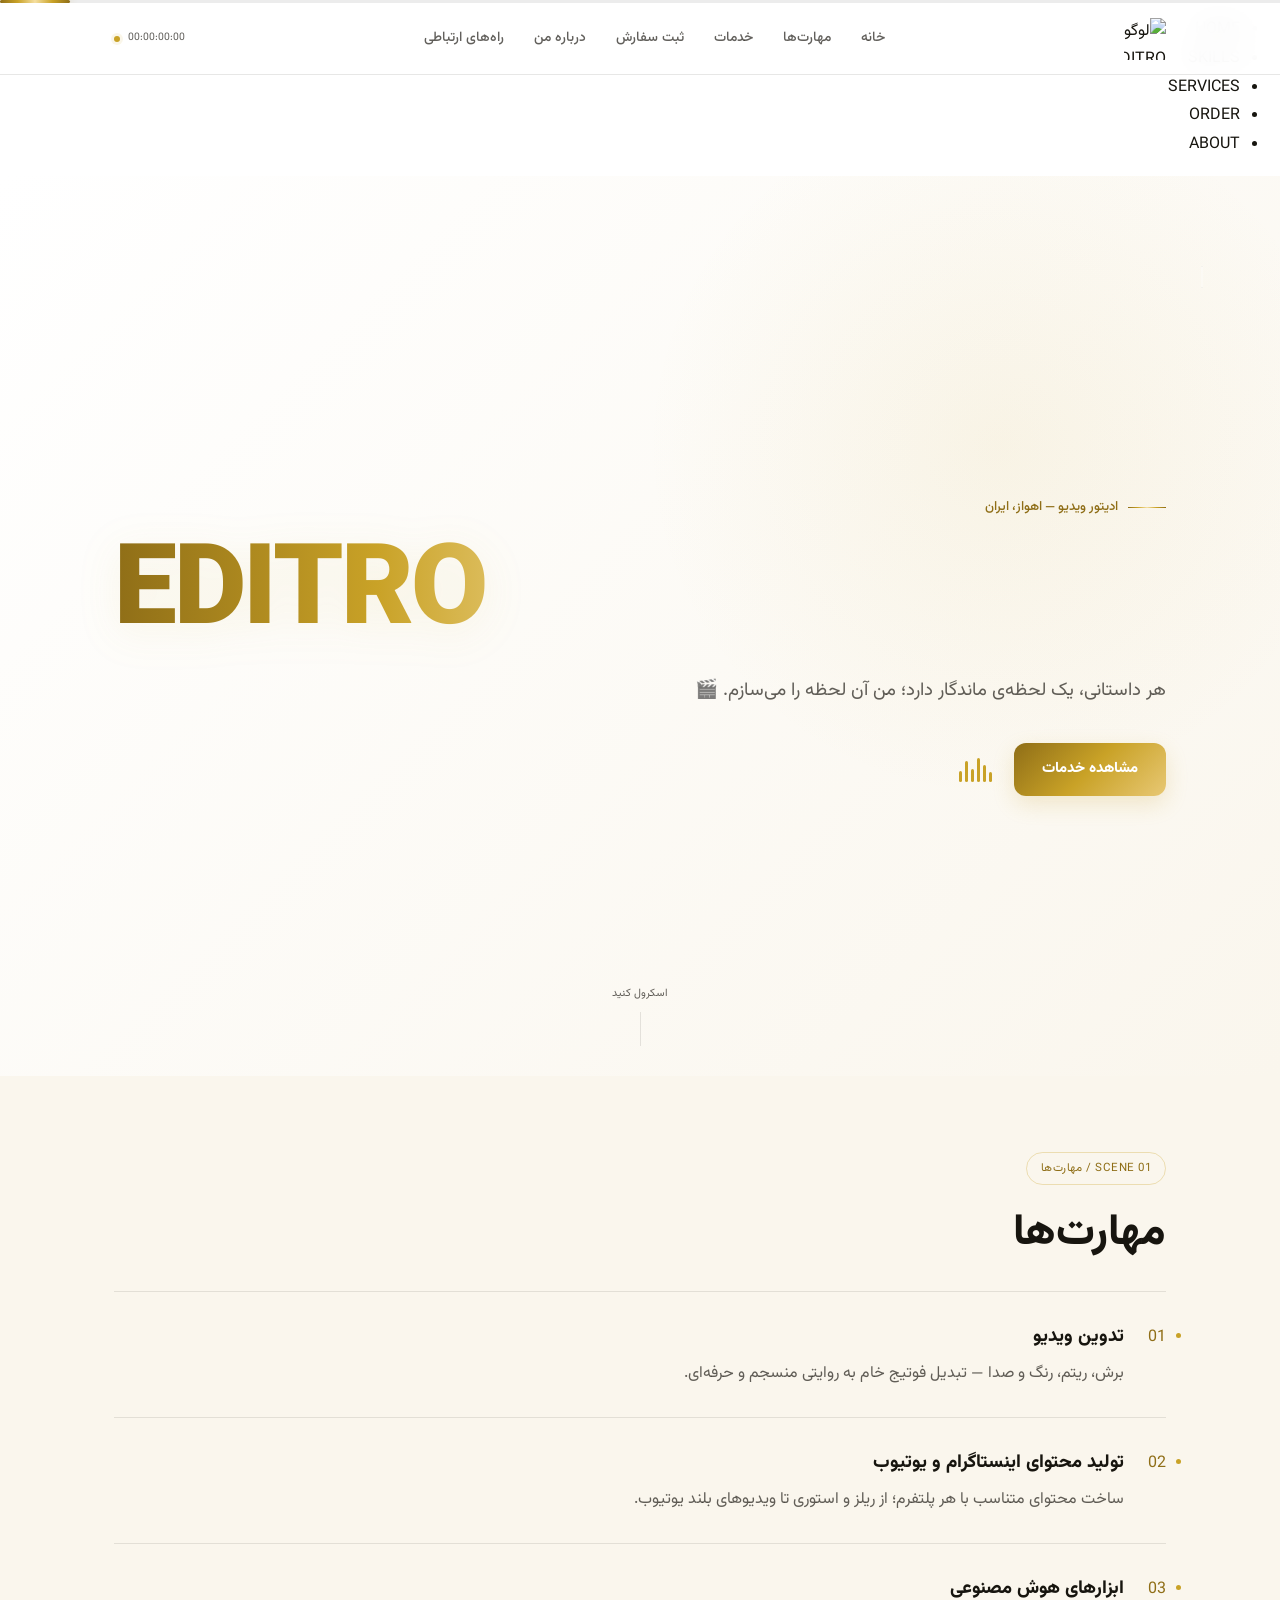
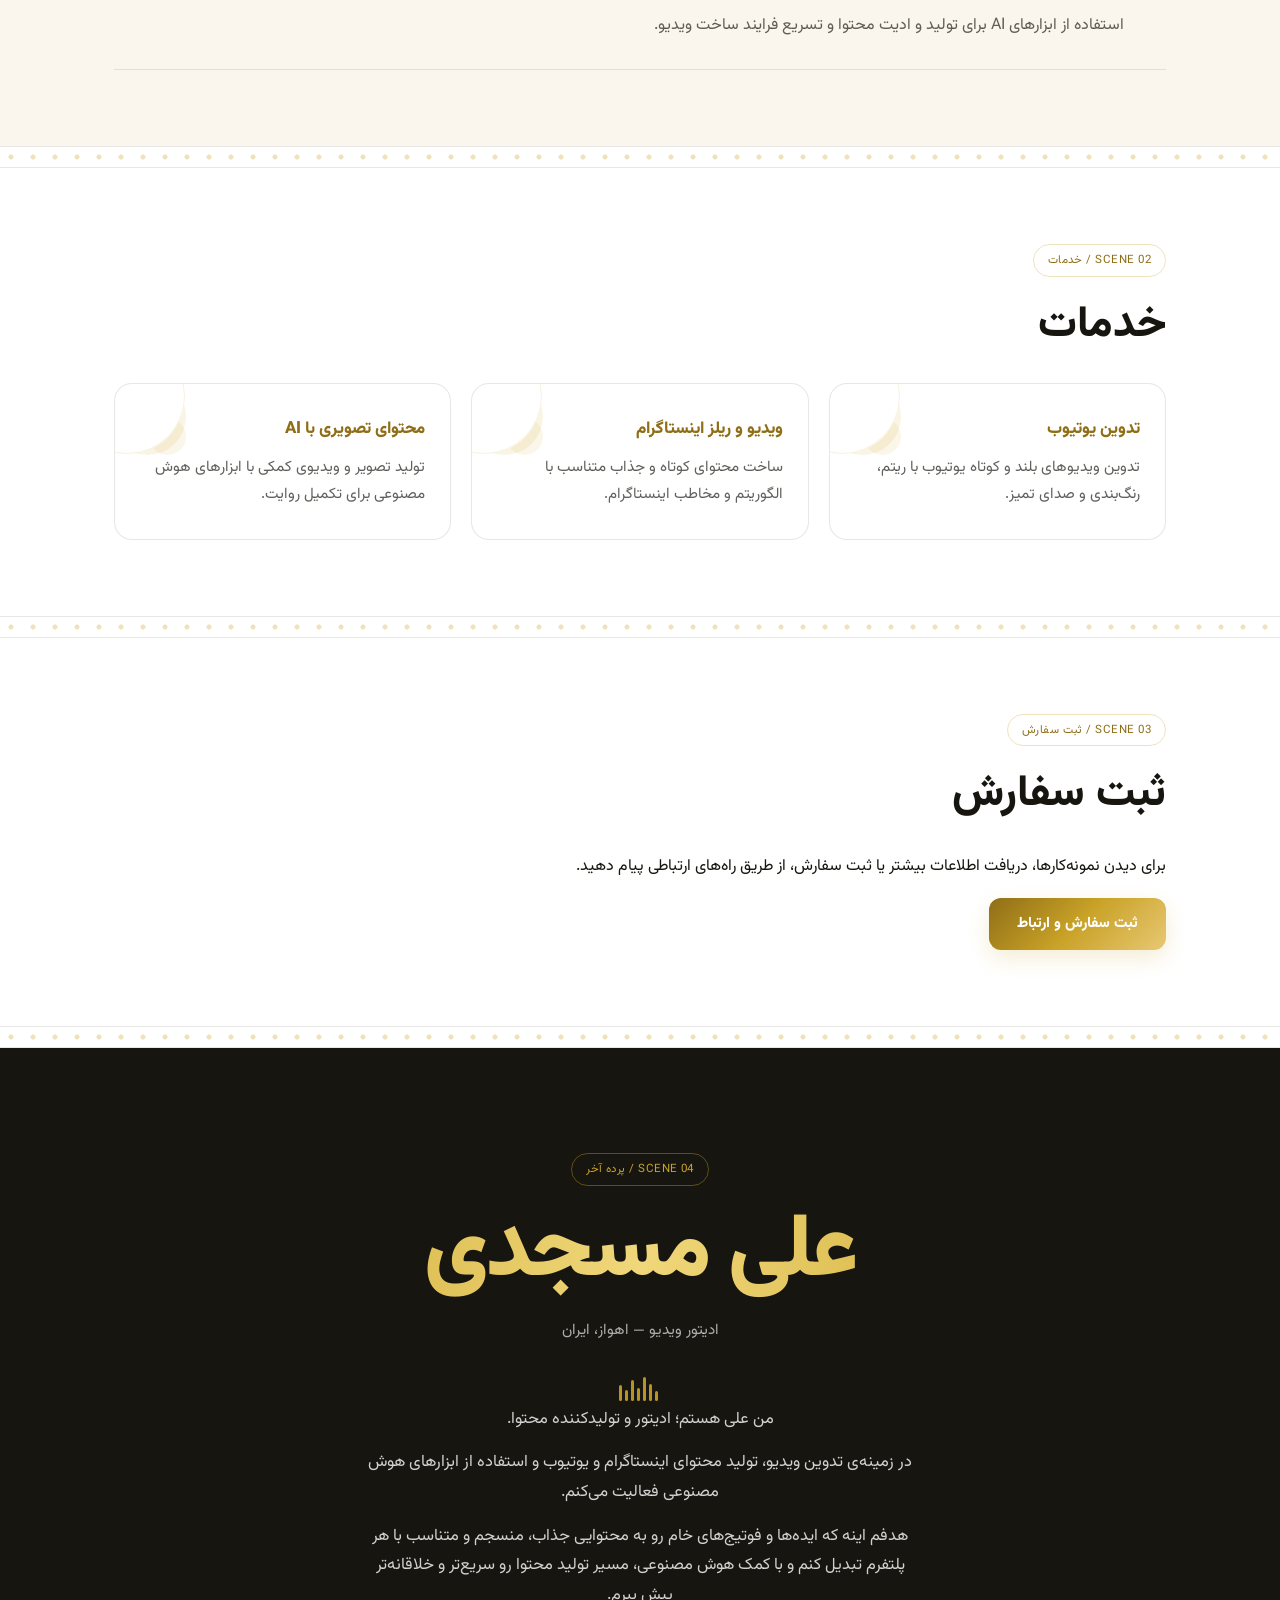
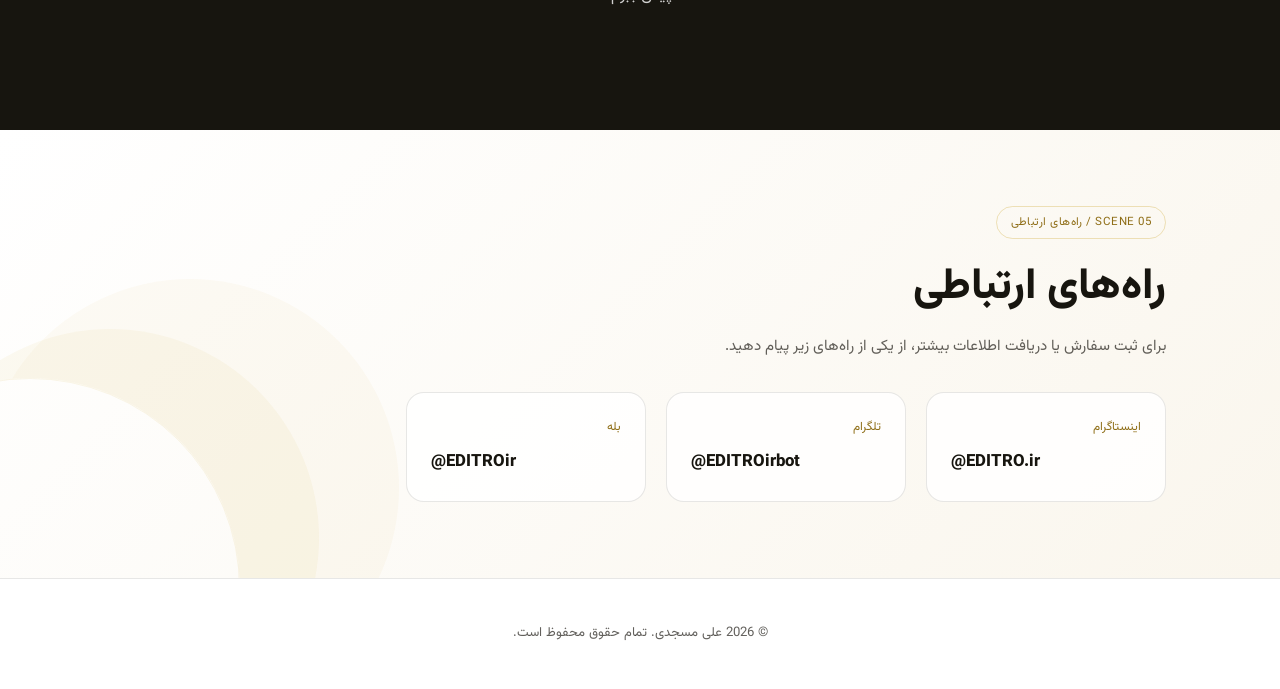
==== commit ba07e866: "index.html" ====
--- a/index.html
+++ b/index.html
@@ -1,703 +1,288 @@
 <!DOCTYPE html>
 <html lang="fa" dir="rtl">
 <head>
-
 <meta charset="UTF-8">
 <meta name="viewport" content="width=device-width, initial-scale=1.0">
-
-<title>EDITRO | علی مسجدی</title>
-
-<meta name="description" content="علی مسجدی؛ ادیتور و تولیدکننده محتوا در زمینه تدوین ویدیو، تولید محتوای اینستاگرام و یوتیوب و استفاده از ابزارهای هوش مصنوعی.">
-
+<title>علی مسجدی | ادیتور ویدیو حرفه‌ای در اهواز</title>
+<meta name="description" content="علی مسجدی، ادیتور ویدیو حرفه‌ای مستقر در اهواز؛ تدوین ویدیو، تولید محتوای اینستاگرام و یوتیوب و استفاده از ابزارهای هوش مصنوعی برای ساخت محتوای حرفه‌ای.">
 <meta name="robots" content="index, follow">
 <meta name="author" content="علی مسجدی">
-
-<link rel="canonical" href="https://golden2screen0chess1com2-afk.github.io/EDITRO.github.io/">
-
+<link rel="canonical" href="https://YOURDOMAIN.com/">
+
+<!-- Open Graph -->
 <meta property="og:type" content="website">
 <meta property="og:locale" content="fa_IR">
-<meta property="og:title" content="EDITRO | علی مسجدی">
-<meta property="og:description" content="تدوین ویدیو، تولید محتوای اینستاگرام و یوتیوب و استفاده از ابزارهای هوش مصنوعی.">
-<meta property="og:url" content="https://golden2screen0chess1com2-afk.github.io/EDITRO.github.io/">
-<meta property="og:site_name" content="EDITRO">
+<meta property="og:title" content="علی مسجدی | ادیتور ویدیو حرفه‌ای">
+<meta property="og:description" content="تدوین ویدیو، تولید محتوای اینستاگرام و یوتیوب و ساخت محتوا با ابزارهای هوش مصنوعی — اهواز، ایران.">
+<meta property="og:url" content="https://YOURDOMAIN.com/">
+<meta property="og:site_name" content="علی مسجدی | EDITRO">
 <meta property="og:image" content="og-image.jpg">
 
+<!-- Twitter Card -->
 <meta name="twitter:card" content="summary_large_image">
-<meta name="twitter:title" content="EDITRO | علی مسجدی">
-<meta name="twitter:description" content="تدوین ویدیو، تولید محتوای اینستاگرام و یوتیوب و استفاده از ابزارهای هوش مصنوعی.">
+<meta name="twitter:title" content="علی مسجدی | ادیتور ویدیو حرفه‌ای">
+<meta name="twitter:description" content="تدوین ویدیو، تولید محتوای اینستاگرام و یوتیوب و ساخت محتوا با ابزارهای هوش مصنوعی — اهواز، ایران.">
 <meta name="twitter:image" content="og-image.jpg">
 
-<link rel="icon" type="image/png" href="favicon-1.png">
-
+<link rel="icon" type="image/png" href="favicon.png">
 <link rel="stylesheet" href="styles.css">
 
+<!-- Schema.org: Person -->
+<script type="application/ld+json">
+{
+  "@context": "https://schema.org",
+  "@type": "Person",
+  "name": "علی مسجدی",
+  "alternateName": "Ali Masjedi",
+  "jobTitle": "Video Editor",
+  "url": "https://YOURDOMAIN.com/",
+  "image": "og-image.jpg",
+  "address": {
+    "@type": "PostalAddress",
+    "addressLocality": "اهواز",
+    "addressCountry": "IR"
+  },
+  "sameAs": [
+    "https://instagram.com/EDITRO.ir",
+    "https://t.me/EDITROirbot",
+    "https://ble.ir/EDITROir"
+  ],
+  "knowsAbout": [
+    "تدوین ویدیو",
+    "تولید محتوای اینستاگرام و یوتیوب",
+    "ابزارهای هوش مصنوعی برای تولید و ادیت محتوا"
+  ]
+}
+</script>
+
+<!-- Schema.org: ProfessionalService -->
+<script type="application/ld+json">
+{
+  "@context": "https://schema.org",
+  "@type": "ProfessionalService",
+  "name": "EDITRO - علی مسجدی",
+  "url": "https://YOURDOMAIN.com/",
+  "areaServed": {
+    "@type": "City",
+    "name": "اهواز"
+  },
+  "founder": {
+    "@type": "Person",
+    "name": "علی مسجدی"
+  },
+  "sameAs": [
+    "https://instagram.com/EDITRO.ir",
+    "https://t.me/EDITROirbot",
+    "https://ble.ir/EDITROir"
+  ]
+}
+</script>
 </head>
-
-
 <body>
 
-<a href="#main" class="skip-link">
-  رفتن به محتوای اصلی
-</a>
-
-
-<!-- =========================
-     SCROLL PROGRESS
-========================= -->
-
-<div class="scrub-bar" aria-hidden="true">
-  <div class="scrub-head" id="scrubHead"></div>
+<a href="#main" class="skip-link">رفتن به محتوای اصلی</a>
+
+<!-- نوار پیشرفت اسکرول: مثل نوار پیشرفت یک ویدیو -->
+<div class="scrub-bar" aria-hidden="true"><div class="scrub-head" id="scrubHead"></div></div>
+
+<!-- ===== HEADER ===== -->
+<header class="site-header">
+  <div class="header-inner container">
+    <a href="#home" class="logo" aria-label="علی مسجدی - صفحه اصلی">
+      <img src="logo-header.png" alt="لوگو EDITRO" class="logo-mark" width="65" height="44">
+    </a>
+
+    <nav class="main-nav" id="main-nav" aria-label="ناوبری اصلی">
+      <ul>
+        <li><a href="#home" data-nav="home">خانه</a></li>
+        <li><a href="#skills" data-nav="skills">مهارت‌ها</a></li>
+        <li><a href="#services" data-nav="services">خدمات</a></li>
+        <li><a href="#order" data-nav="order">ثبت سفارش</a></li>
+        <li><a href="#reveal" data-nav="reveal">درباره من</a></li>
+        <li><a href="#contact" data-nav="contact">راه‌های ارتباطی</a></li>
+      </ul>
+    </nav>
+
+    <div class="timecode" aria-hidden="true">
+      <span class="timecode-dot"></span>
+      <span id="tc-display" dir="ltr">00:00:00:00</span>
+    </div>
+
+    <button class="nav-toggle" id="navToggle" aria-label="باز کردن منو" aria-expanded="false" aria-controls="main-nav">
+      <span></span><span></span><span></span>
+    </button>
+  </div>
+</header>
+
+<!-- ===== TIMELINE سینمایی — سیگنیچر بصری سایت ===== -->
+<div class="cine-timeline" id="cineTimeline" aria-hidden="true">
+  <div class="cine-line">
+    <div class="cine-fill" id="cineFill"></div>
+  </div>
+  <ul class="cine-markers" id="cineMarkers">
+    <li class="cine-marker" data-target="home"><span class="cine-dot"></span><span class="cine-label">HOME</span></li>
+    <li class="cine-marker" data-target="skills"><span class="cine-dot"></span><span class="cine-label">SKILLS</span></li>
+    <li class="cine-marker" data-target="services"><span class="cine-dot"></span><span class="cine-label">SERVICES</span></li>
+    <li class="cine-marker" data-target="order"><span class="cine-dot"></span><span class="cine-label">ORDER</span></li>
+    <li class="cine-marker cine-marker--end" data-target="reveal"><span class="cine-dot cine-dot--end"></span><span class="cine-label">ABOUT</span></li>
+  </ul>
 </div>
 
-
-<!-- =========================
-     HEADER
-========================= -->
-
-<header class="site-header">
-
-  <div class="header-inner container">
-
-    <a
-      href="#home"
-      class="logo"
-      aria-label="EDITRO - صفحه اصلی">
-
-      <img
-        src="file_00000000bb548246b469f30fc4d3b83c.png"
-        alt="لوگو EDITRO"
-        class="logo-mark"
-        width="40"
-        height="40">
-
-    </a>
-
-
-    <nav
-      class="main-nav"
-      id="main-nav"
-      aria-label="ناوبری اصلی">
-
-      <ul>
-
-        <li>
-          <a href="#home">
-            خانه
-          </a>
+<main id="main">
+
+  <!-- ===== HERO / مقدمه ===== -->
+  <section id="home" class="hero pattern-hero">
+    <div class="filmstrip filmstrip--vertical" aria-hidden="true"></div>
+    <div class="container hero-inner reveal-up">
+      <p class="eyebrow"><span class="eyebrow-line" aria-hidden="true"></span>ادیتور ویدیو — اهواز، ایران</p>
+      <p class="hero-title" dir="ltr">EDITRO</p>
+      <p class="hero-subtitle">
+        هر داستانی، یک لحظه‌ی ماندگار دارد؛ من آن لحظه را می‌سازم. 🎬
+      </p>
+      <div class="hero-actions">
+        <a href="#services" class="btn btn-primary">مشاهده خدمات</a>
+        <span class="waveform" aria-hidden="true">
+          <span></span><span></span><span></span><span></span><span></span><span></span>
+        </span>
+      </div>
+    </div>
+    <div class="scroll-cue" aria-hidden="true">
+      <span>اسکرول کنید</span>
+      <span class="scroll-line"></span>
+    </div>
+  </section>
+
+  <!-- ===== SKILLS ===== -->
+  <section id="skills" class="skills pattern-skills">
+    <div class="container reveal-up">
+      <span class="scene-label">SCENE 01 / مهارت‌ها</span>
+      <h2 class="section-title">مهارت‌ها</h2>
+
+      <ul class="track-list">
+        <li class="track-item">
+          <span class="track-index" dir="ltr">01</span>
+          <div class="track-body">
+            <h3>تدوین ویدیو</h3>
+            <p>برش، ریتم، رنگ و صدا — تبدیل فوتیج خام به روایتی منسجم و حرفه‌ای.</p>
+          </div>
         </li>
-
-        <li>
-          <a href="#skills">
-            مهارت‌ها
-          </a>
+        <li class="track-item">
+          <span class="track-index" dir="ltr">02</span>
+          <div class="track-body">
+            <h3>تولید محتوای اینستاگرام و یوتیوب</h3>
+            <p>ساخت محتوای متناسب با هر پلتفرم؛ از ریلز و استوری تا ویدیوهای بلند یوتیوب.</p>
+          </div>
         </li>
-
-        <li>
-          <a href="#services">
-            خدمات
-          </a>
+        <li class="track-item">
+          <span class="track-index" dir="ltr">03</span>
+          <div class="track-body">
+            <h3>ابزارهای هوش مصنوعی</h3>
+            <p>استفاده از ابزارهای AI برای تولید و ادیت محتوا و تسریع فرایند ساخت ویدیو.</p>
+          </div>
         </li>
-
-        <li>
-          <a href="#order">
-            ثبت سفارش
-          </a>
-        </li>
-
-        <li>
-          <a href="#reveal">
-            درباره من
-          </a>
-        </li>
-
-        <li>
-          <a href="#contact">
-            راه ارتباطی
-          </a>
-        </li>
-
       </ul>
-
-    </nav>
-
-
-    <div
-      class="timecode"
-      aria-hidden="true">
-
-      <span class="timecode-dot"></span>
-
-      <span
-        id="tc-display"
-        dir="ltr">
-        00:00:00:00
+    </div>
+  </section>
+
+  <div class="filmstrip" aria-hidden="true"></div>
+
+  <!-- ===== SERVICES ===== -->
+  <section id="services" class="services pattern-services">
+    <div class="container reveal-up">
+      <span class="scene-label">SCENE 02 / خدمات</span>
+      <h2 class="section-title">خدمات</h2>
+
+      <div class="card-grid">
+        <article class="service-card">
+          <h3>تدوین یوتیوب</h3>
+          <p>تدوین ویدیوهای بلند و کوتاه یوتیوب با ریتم، رنگ‌بندی و صدای تمیز.</p>
+        </article>
+        <article class="service-card">
+          <h3>ویدیو و ریلز اینستاگرام</h3>
+          <p>ساخت محتوای کوتاه و جذاب متناسب با الگوریتم و مخاطب اینستاگرام.</p>
+        </article>
+        <article class="service-card">
+          <h3>محتوای تصویری با AI</h3>
+          <p>تولید تصویر و ویدیوی کمکی با ابزارهای هوش مصنوعی برای تکمیل روایت.</p>
+        </article>
+      </div>
+    </div>
+  </section>
+
+  <div class="filmstrip" aria-hidden="true"></div>
+
+  <!-- ===== ORDER: ثبت سفارش ===== -->
+  <section id="order" class="order pattern-order">
+    <div class="container reveal-up">
+      <span class="scene-label">SCENE 03 / ثبت سفارش</span>
+      <h2 class="section-title">ثبت سفارش</h2>
+      <div class="order-card">
+        <p class="order-text">
+          برای دیدن نمونه‌کارها، دریافت اطلاعات بیشتر یا ثبت سفارش، از طریق راه‌های ارتباطی پیام دهید.
+        </p>
+        <a href="#contact" class="btn btn-primary">ثبت سفارش و ارتباط</a>
+      </div>
+    </div>
+  </section>
+
+  <div class="filmstrip" aria-hidden="true"></div>
+
+  <!-- ===== REVEAL: نام و درباره من (پرده آخر) ===== -->
+  <section id="reveal" class="reveal-section">
+    <div class="container reveal-up">
+      <span class="scene-label">SCENE 04 / پرده آخر</span>
+      <h1 class="reveal-name">علی مسجدی</h1>
+      <p class="reveal-role">ادیتور ویدیو — اهواز، ایران</p>
+      <span class="waveform waveform--light" aria-hidden="true">
+        <span></span><span></span><span></span><span></span><span></span><span></span><span></span>
       </span>
-
-    </div>
-
-
-    <button
-      class="nav-toggle"
-      id="navToggle"
-      aria-label="باز کردن منو"
-      aria-expanded="false"
-      aria-controls="main-nav">
-
-      <span></span>
-      <span></span>
-      <span></span>
-
-    </button>
-
+      <p class="reveal-text">
+        من علی هستم؛ ادیتور و تولیدکننده محتوا.
+      </p>
+      <p class="reveal-text">
+        در زمینه‌ی تدوین ویدیو، تولید محتوای اینستاگرام و یوتیوب و استفاده از
+        ابزارهای هوش مصنوعی فعالیت می‌کنم.
+      </p>
+      <p class="reveal-text">
+        هدفم اینه که ایده‌ها و فوتیج‌های خام رو به محتوایی جذاب، منسجم و
+        متناسب با هر پلتفرم تبدیل کنم و با کمک هوش مصنوعی، مسیر تولید محتوا
+        رو سریع‌تر و خلاقانه‌تر پیش ببرم.
+      </p>
+    </div>
+  </section>
+
+  <!-- ===== CONTACT ===== -->
+  <section id="contact" class="contact pattern-contact">
+    <div class="container reveal-up">
+      <span class="scene-label">SCENE 05 / راه‌های ارتباطی</span>
+      <h2 class="section-title">راه‌های ارتباطی</h2>
+      <p class="section-note">برای ثبت سفارش یا دریافت اطلاعات بیشتر، از یکی از راه‌های زیر پیام دهید.</p>
+
+      <div class="contact-grid">
+        <a class="contact-card" href="https://instagram.com/EDITRO.ir" target="_blank" rel="noopener noreferrer">
+          <span class="contact-label">اینستاگرام</span>
+          <span class="contact-value" dir="ltr">@EDITRO.ir</span>
+        </a>
+        <a class="contact-card" href="https://t.me/EDITROirbot" target="_blank" rel="noopener noreferrer">
+          <span class="contact-label">تلگرام</span>
+          <span class="contact-value" dir="ltr">@EDITROirbot</span>
+        </a>
+        <a class="contact-card" href="https://ble.ir/EDITROir" target="_blank" rel="noopener noreferrer">
+          <span class="contact-label">بله</span>
+          <span class="contact-value" dir="ltr">@EDITROir</span>
+        </a>
+      </div>
+    </div>
+  </section>
+
+</main>
+
+<footer class="site-footer">
+  <div class="container footer-inner">
+    <p>© <span id="year"></span> علی مسجدی. تمام حقوق محفوظ است.</p>
   </div>
-
-</header>
-
-
-
-<main id="main">
-
-
-<!-- =========================
-     HERO
-========================= -->
-
-<section
-  id="home"
-  class="hero">
-
-  <div
-    class="filmstrip filmstrip--vertical"
-    aria-hidden="true">
-  </div>
-
-
-  <div
-    class="container hero-inner reveal-up">
-
-    <p class="eyebrow">
-
-      <span
-        class="eyebrow-line"
-        aria-hidden="true">
-      </span>
-
-      ادیتور و تولیدکننده محتوا
-
-    </p>
-
-
-    <p
-      class="hero-title"
-      dir="ltr">
-      EDITRO
-    </p>
-
-
-    <p class="hero-subtitle">
-
-      هر داستانی، یک لحظه‌ی ماندگار دارد؛
-      من آن لحظه را می‌سازم. 🎬
-
-    </p>
-
-
-    <div class="hero-actions">
-
-      <a
-        href="#services"
-        class="btn btn-primary">
-
-        مشاهده خدمات
-
-      </a>
-
-
-      <span
-        class="waveform"
-        aria-hidden="true">
-
-        <span></span>
-        <span></span>
-        <span></span>
-        <span></span>
-        <span></span>
-        <span></span>
-
-      </span>
-
-    </div>
-
-  </div>
-
-
-  <div
-    class="scroll-cue"
-    aria-hidden="true">
-
-    <span>
-      اسکرول کنید
-    </span>
-
-    <span class="scroll-line"></span>
-
-  </div>
-
-</section>
-
-
-
-<!-- =========================
-     SKILLS
-========================= -->
-
-<section
-  id="skills"
-  class="skills">
-
-  <div
-    class="container reveal-up">
-
-    <span class="scene-label">
-      SCENE 01 / مهارت‌ها
-    </span>
-
-
-    <h2 class="section-title">
-      مهارت‌ها
-    </h2>
-
-
-    <ul class="track-list">
-
-
-      <li class="track-item">
-
-        <span
-          class="track-index"
-          dir="ltr">
-          01
-        </span>
-
-
-        <div class="track-body">
-
-          <h3>
-            تدوین ویدیو
-          </h3>
-
-          <p>
-            برش، ریتم، رنگ و صدا —
-            تبدیل فوتیج خام به روایتی منسجم و حرفه‌ای.
-          </p>
-
-        </div>
-
-      </li>
-
-
-      <li class="track-item">
-
-        <span
-          class="track-index"
-          dir="ltr">
-          02
-        </span>
-
-
-        <div class="track-body">
-
-          <h3>
-            تولید محتوای اینستاگرام و یوتیوب
-          </h3>
-
-          <p>
-            ساخت محتوای متناسب با هر پلتفرم؛
-            از ریلز و استوری تا ویدیوهای بلند یوتیوب.
-          </p>
-
-        </div>
-
-      </li>
-
-
-      <li class="track-item">
-
-        <span
-          class="track-index"
-          dir="ltr">
-          03
-        </span>
-
-
-        <div class="track-body">
-
-          <h3>
-            ابزارهای هوش مصنوعی
-          </h3>
-
-          <p>
-            استفاده از ابزارهای AI برای تولید و ادیت محتوا
-            و تسریع فرایند ساخت ویدیو.
-          </p>
-
-        </div>
-
-      </li>
-
-
-    </ul>
-
-  </div>
-
-</section>
-
-
-
-<!-- =========================
-     TIMELINE DIVIDER
-========================= -->
-
-<div
-  class="filmstrip"
-  aria-hidden="true">
-</div>
-
-
-
-<!-- =========================
-     SERVICES
-========================= -->
-
-<section
-  id="services"
-  class="services">
-
-  <div
-    class="container reveal-up">
-
-    <span class="scene-label">
-      SCENE 02 / خدمات
-    </span>
-
-
-    <h2 class="section-title">
-      خدمات
-    </h2>
-
-
-    <div class="card-grid">
-
-
-      <article class="service-card">
-
-        <h3>
-          تدوین یوتیوب
-        </h3>
-
-        <p>
-          تدوین ویدیوهای بلند و کوتاه یوتیوب
-          با ریتم، رنگ‌بندی و صدای تمیز.
-        </p>
-
-      </article>
-
-
-      <article class="service-card">
-
-        <h3>
-          ویدیو و ریلز اینستاگرام
-        </h3>
-
-        <p>
-          ساخت محتوای کوتاه و جذاب متناسب
-          با الگوریتم و مخاطب اینستاگرام.
-        </p>
-
-      </article>
-
-
-      <article class="service-card">
-
-        <h3>
-          محتوای تصویری با AI
-        </h3>
-
-        <p>
-          تولید تصویر و ویدیوی کمکی با ابزارهای
-          هوش مصنوعی برای تکمیل روایت.
-        </p>
-
-      </article>
-
-
-    </div>
-
-  </div>
-
-</section>
-
-
-
-<!-- =========================
-     TIMELINE DIVIDER
-========================= -->
-
-<div
-  class="filmstrip"
-  aria-hidden="true">
-</div>
-
-
-
-<!-- =========================
-     ORDER
-========================= -->
-
-<section
-  id="order"
-  class="order-section">
-
-  <div
-    class="container reveal-up">
-
-    <span class="scene-label">
-      SCENE 03 / ثبت سفارش
-    </span>
-
-
-    <h2 class="section-title">
-      ثبت سفارش
-    </h2>
-
-
-    <p class="section-note">
-      برای دیدن نمونه‌کارها، دریافت اطلاعات بیشتر
-      یا ثبت سفارش، از طریق راه‌های ارتباطی پیام دهید.
-    </p>
-
-
-    <div class="order-action">
-
-      <a
-        href="#contact"
-        class="btn btn-primary">
-
-        ثبت سفارش و ارتباط
-
-      </a>
-
-    </div>
-
-  </div>
-
-</section>
-
-
-
-<!-- =========================
-     TIMELINE DIVIDER
-========================= -->
-
-<div
-  class="filmstrip"
-  aria-hidden="true">
-</div>
-
-
-
-<!-- =========================
-     ABOUT
-========================= -->
-
-<section
-  id="reveal"
-  class="reveal-section">
-
-  <div
-    class="container reveal-up">
-
-    <span class="scene-label">
-      SCENE 04 / درباره من
-    </span>
-
-
-    <h1 class="reveal-name">
-      علی مسجدی
-    </h1>
-
-
-    <p class="reveal-role">
-      ادیتور و تولیدکننده محتوا
-    </p>
-
-
-    <span
-      class="waveform waveform--light"
-      aria-hidden="true">
-
-      <span></span>
-      <span></span>
-      <span></span>
-      <span></span>
-      <span></span>
-      <span></span>
-      <span></span>
-
-    </span>
-
-
-    <p class="reveal-text">
-      من علی هستم؛ ادیتور و تولیدکننده محتوا.
-    </p>
-
-
-    <p class="reveal-text">
-      در زمینه‌ی تدوین ویدیو، تولید محتوای
-      اینستاگرام و یوتیوب و استفاده از ابزارهای
-      هوش مصنوعی فعالیت می‌کنم.
-    </p>
-
-
-    <p class="reveal-text">
-      هدفم اینه که ایده‌ها و فوتیج‌های خام رو
-      به محتوایی جذاب، منسجم و متناسب با هر
-      پلتفرم تبدیل کنم و با کمک هوش مصنوعی،
-      مسیر تولید محتوا رو سریع‌تر و خلاقانه‌تر پیش ببرم.
-    </p>
-
-  </div>
-
-</section>
-
-
-
-<!-- =========================
-     CONTACT
-========================= -->
-
-<section
-  id="contact"
-  class="contact">
-
-  <div
-    class="container reveal-up">
-
-    <span class="scene-label">
-      SCENE 05 / راه‌های ارتباطی
-    </span>
-
-
-    <h2 class="section-title">
-      راه‌های ارتباطی
-    </h2>
-
-
-    <p class="section-note">
-      برای ثبت سفارش یا دریافت اطلاعات بیشتر،
-      از یکی از راه‌های زیر پیام دهید.
-    </p>
-
-
-    <div class="contact-grid">
-
-
-      <a
-        class="contact-card"
-        href="https://instagram.com/EDITRO.ir"
-        target="_blank"
-        rel="noopener noreferrer">
-
-        <span class="contact-label">
-          اینستاگرام
-        </span>
-
-        <span
-          class="contact-value"
-          dir="ltr">
-          @EDITRO.ir
-        </span>
-
-      </a>
-
-
-      <a
-        class="contact-card"
-        href="https://t.me/EDITROirbot"
-        target="_blank"
-        rel="noopener noreferrer">
-
-        <span class="contact-label">
-          تلگرام
-        </span>
-
-        <span
-          class="contact-value"
-          dir="ltr">
-          @EDITROirbot
-        </span>
-
-      </a>
-
-
-      <a
-        class="contact-card"
-        href="https://ble.ir/EDITROir"
-        target="_blank"
-        rel="noopener noreferrer">
-
-        <span class="contact-label">
-          بله
-        </span>
-
-        <span
-          class="contact-value"
-          dir="ltr">
-          @EDITROir
-        </span>
-
-      </a>
-
-
-    </div>
-
-  </div>
-
-</section>
-
-
-</main>
-
-
-
-<!-- =========================
-     FOOTER
-========================= -->
-
-<footer class="site-footer">
-
-  <div class="container footer-inner">
-
-    <p>
-      © <span id="year"></span>
-      علی مسجدی. تمام حقوق محفوظ است.
-    </p>
-
-  </div>
-
 </footer>
 
-
-
-<!-- =========================
-     JAVASCRIPT
-========================= -->
-
-<script
-  src="script.js"
-  defer>
-</script>
-
-
+<script src="script.js" defer></script>
 </body>
 </html>
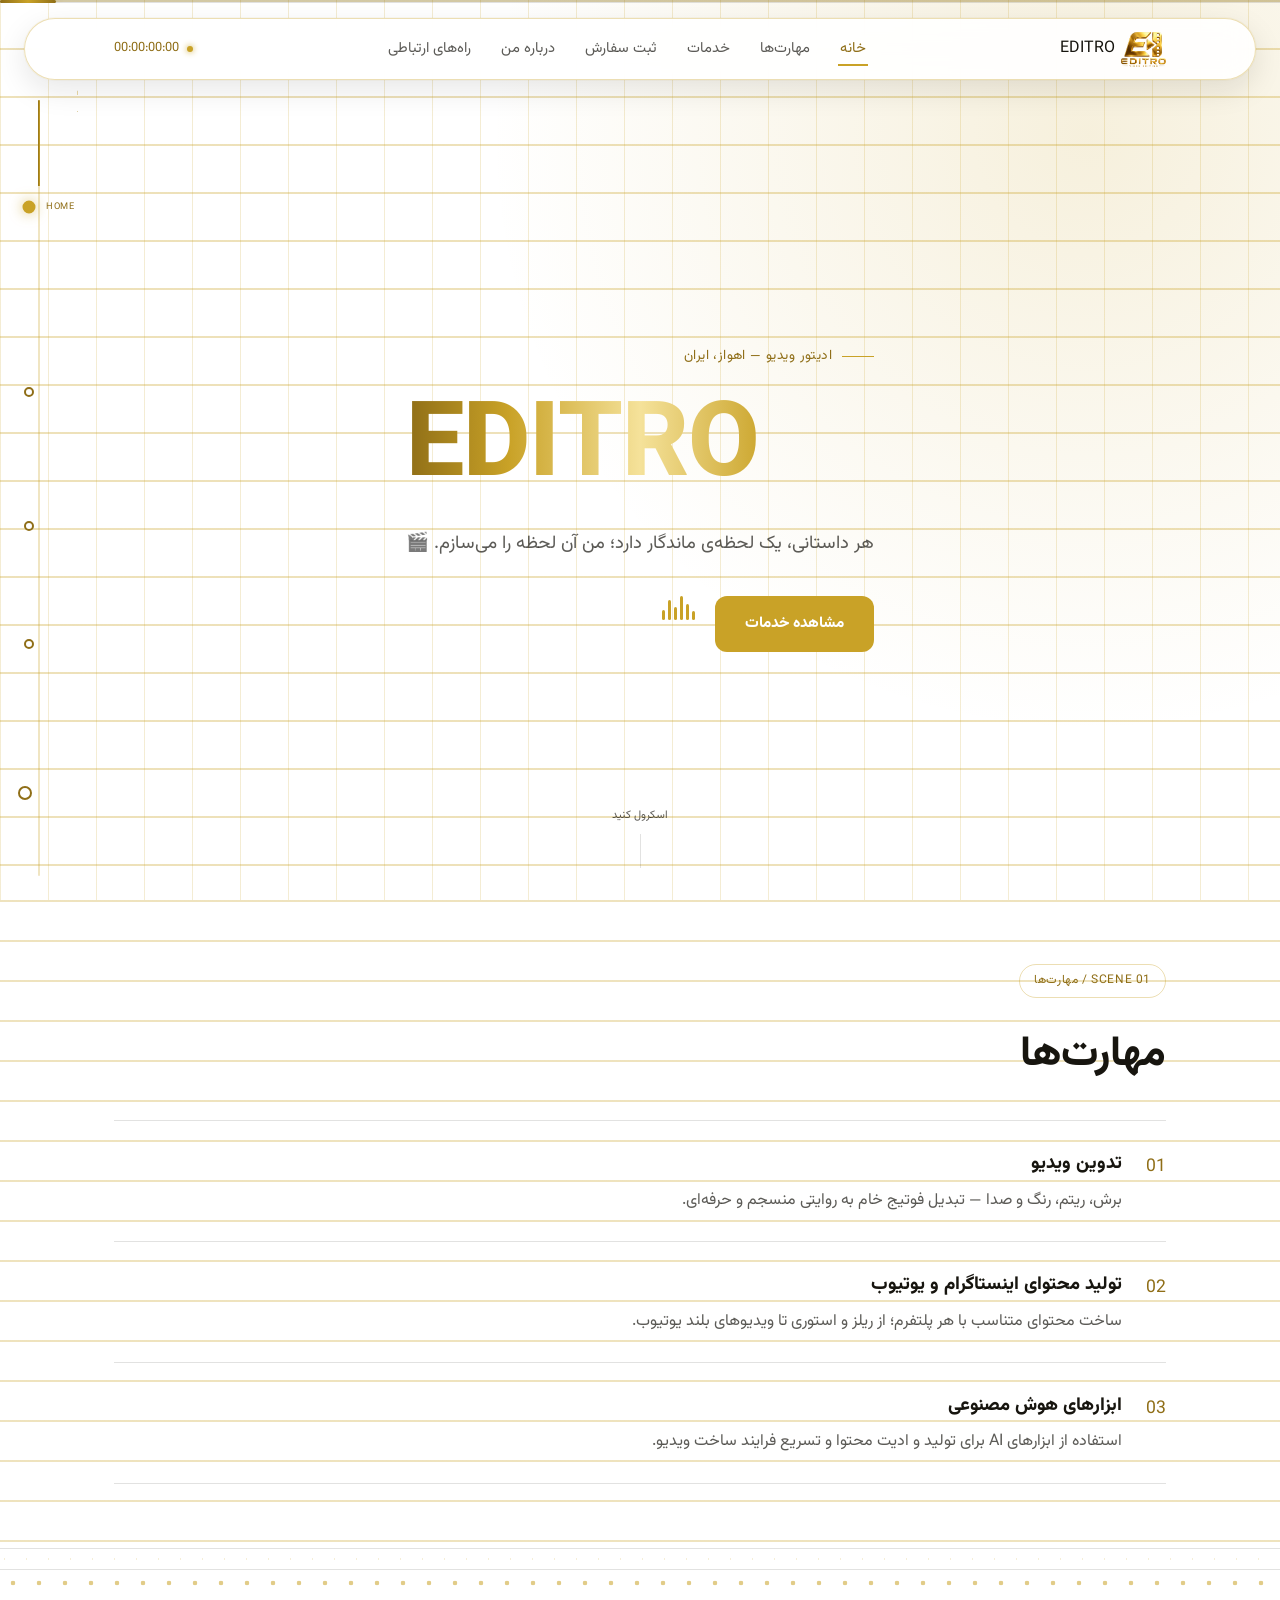
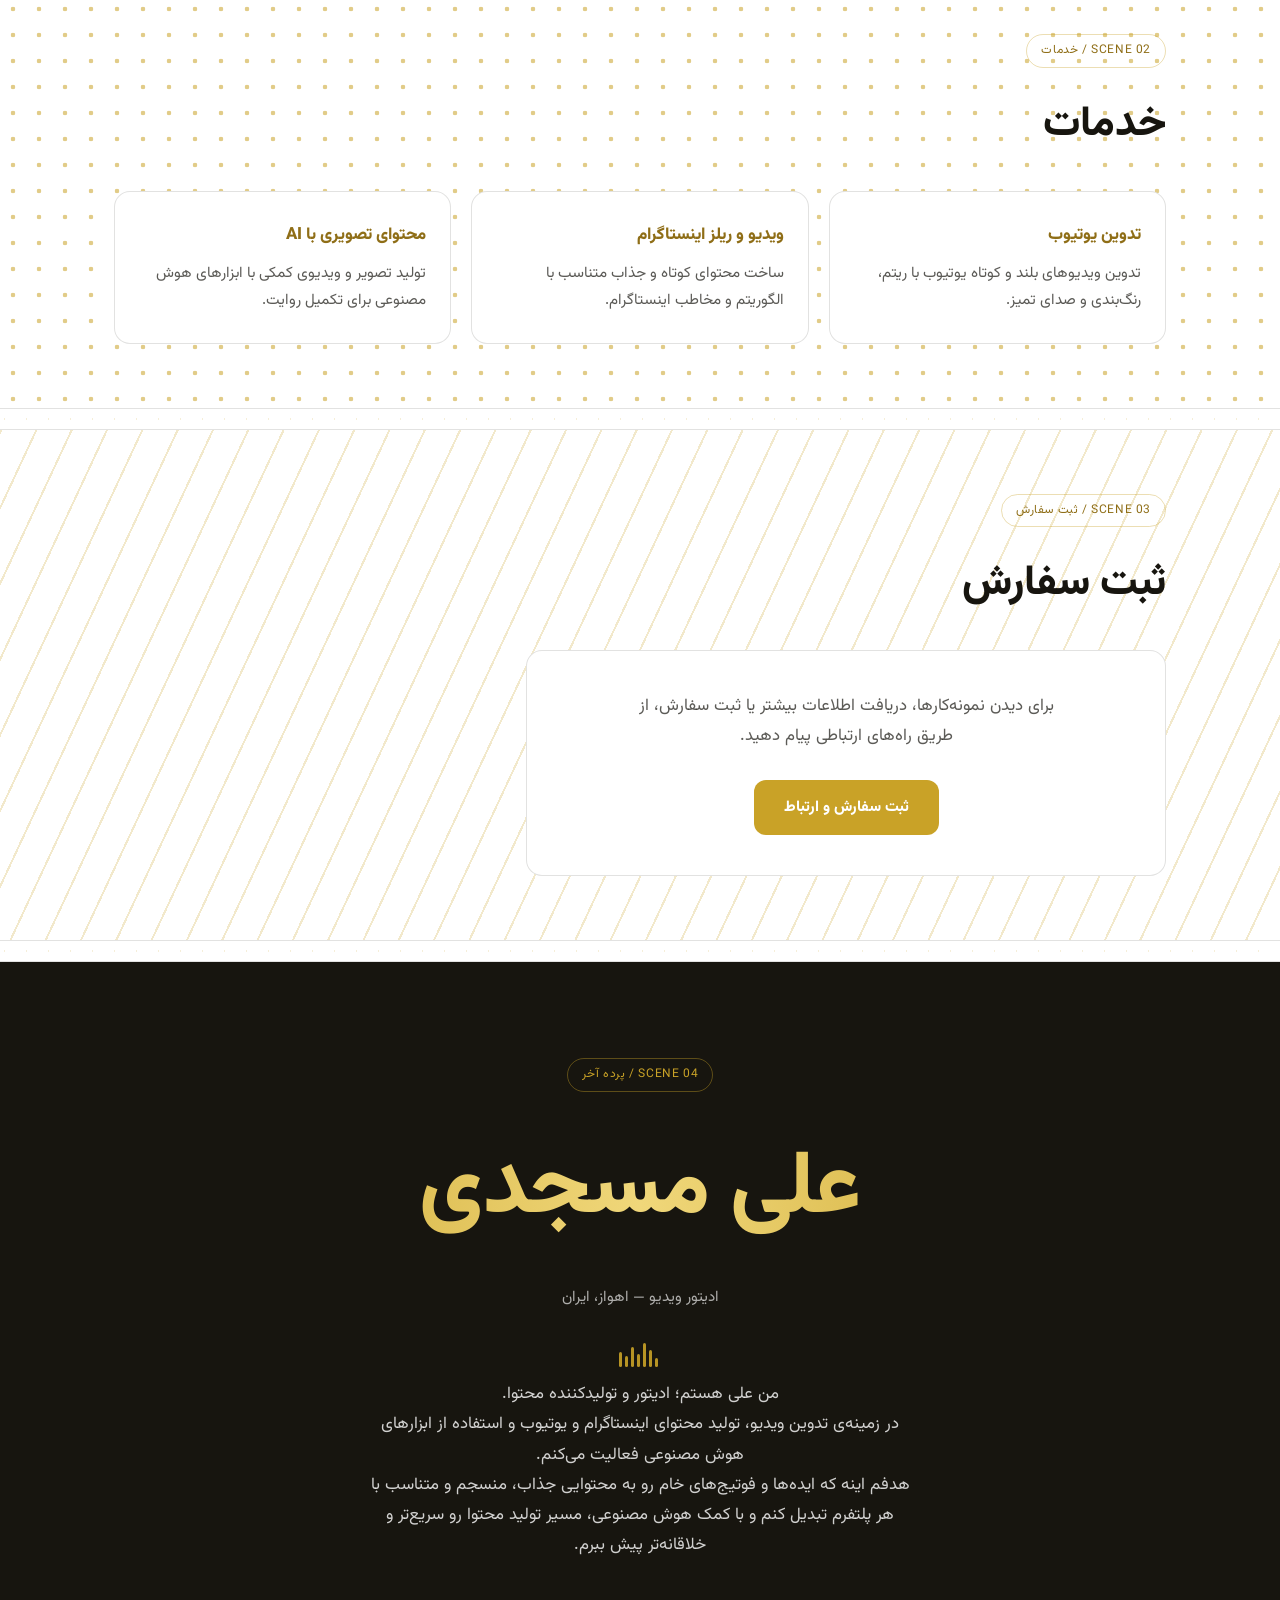
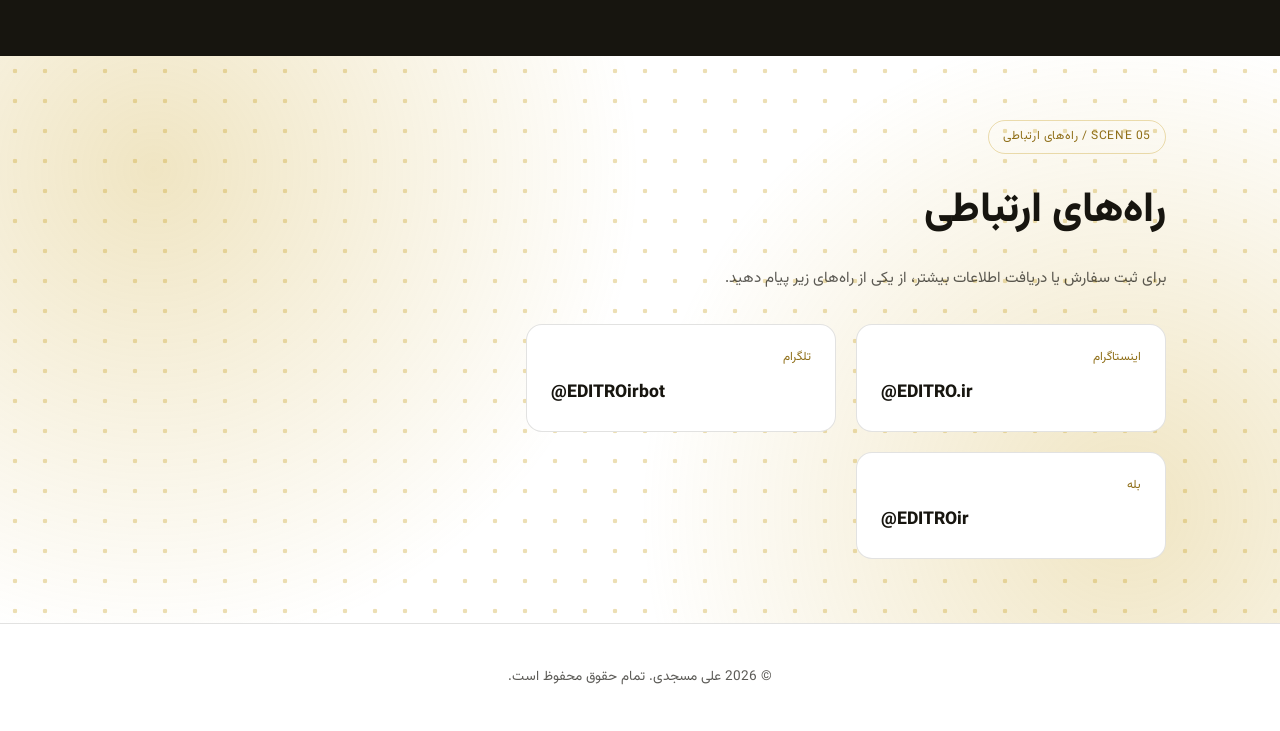
==== commit 33a04bec: "index.html" ====
--- a/index.html
+++ b/index.html
@@ -89,7 +89,8 @@
 <header class="site-header">
   <div class="header-inner container">
     <a href="#home" class="logo" aria-label="علی مسجدی - صفحه اصلی">
-      <img src="logo-header.png" alt="لوگو EDITRO" class="logo-mark" width="65" height="44">
+      <img src="file_00000000bb548246b469f30fc4d3b83c.png" alt="لوگو EDITRO" class="logo-mark" width="65" height="44">
+      <span class="logo-text" dir="ltr">EDITRO</span>
     </a>
 
     <nav class="main-nav" id="main-nav" aria-label="ناوبری اصلی">
@@ -114,7 +115,7 @@
   </div>
 </header>
 
-<!-- ===== TIMELINE سینمایی — سیگنیچر بصری سایت ===== -->
+<!-- ===== TIMELINE سینمایی — سیگنیچر بصری سایت (موبایل: افقی زیر هدر / دسکتاپ: عمودی کنار صفحه) ===== -->
 <div class="cine-timeline" id="cineTimeline" aria-hidden="true">
   <div class="cine-line">
     <div class="cine-fill" id="cineFill"></div>
--- a/styles.css
+++ b/styles.css
@@ -1,2170 +1,848 @@
-/* =========================================================
-   EDITRO — PREMIUM WEBSITE SYSTEM
-   White / Ivory / Champagne Gold
-   RTL / Responsive / Editorial / Cinematic
-   ========================================================= */
-
-
-/* =========================================================
-   01 — LOCAL FONTS
-   ========================================================= */
-
+/* ===== فونت Vazirmatn (لوکال، بدون وابستگی به گوگل) ===== */
 @font-face{
-  font-family:"Vazirmatn";
-  src:url("Vazirmatn-Regular.ttf") format("truetype");
-  font-weight:400;
-  font-style:normal;
-  font-display:swap;
-}
-
+  font-family: "Vazirmatn";
+  src: url("Vazirmatn-Regular.ttf") format("truetype");
+  font-weight: 400;
+  font-style: normal;
+  font-display: swap;
+}
 @font-face{
-  font-family:"Vazirmatn";
-  src:url("Vazirmatn-Medium.ttf") format("truetype");
-  font-weight:500;
-  font-style:normal;
-  font-display:swap;
-}
-
+  font-family: "Vazirmatn";
+  src: url("Vazirmatn-Medium.ttf") format("truetype");
+  font-weight: 500;
+  font-style: normal;
+  font-display: swap;
+}
 @font-face{
-  font-family:"Vazirmatn";
-  src:url("Vazirmatn-ExtraBold.woff2") format("woff2");
-  font-weight:800;
-  font-style:normal;
-  font-display:swap;
-}
-
+  font-family: "Vazirmatn";
+  src: url("Vazirmatn-ExtraBold.woff2") format("woff2");
+  font-weight: 800;
+  font-style: normal;
+  font-display: swap;
+}
 @font-face{
-  font-family:"Vazirmatn";
-  src:url("Vazirmatn-Black.ttf") format("truetype");
-  font-weight:900;
-  font-style:normal;
-  font-display:swap;
-}
-
-
-/* =========================================================
-   02 — DESIGN TOKENS
-   ========================================================= */
-
+  font-family: "Vazirmatn";
+  src: url("Vazirmatn-Black.ttf") format("truetype");
+  font-weight: 900;
+  font-style: normal;
+  font-display: swap;
+}
+
+/* ===== Tokens (تم روشن: سفید و طلایی) ===== */
 :root{
-
-  --white:#FFFFFF;
-  --paper:#FAF6ED;
-
-  --ink:#17150F;
-  --ink-soft:rgba(23,21,15,.68);
-
-  --gold:#C9A227;
-  --gold-light:#E8C874;
-  --gold-pale:#F5DFA0;
-  --gold-strong:#B08A1E;
-  --gold-deep:#8F6E17;
-
-  --line:rgba(23,21,15,.10);
-  --line-soft:rgba(23,21,15,.055);
-  --line-gold:rgba(201,162,39,.30);
-
-  --gold-gradient:
-    linear-gradient(
-      90deg,
-      #8F6E17 0%,
-      #C9A227 25%,
-      #F5DFA0 50%,
-      #C9A227 75%,
-      #8F6E17 100%
-    );
-
-  --gold-gradient-vertical:
-    linear-gradient(
-      180deg,
-      #8F6E17 0%,
-      #C9A227 30%,
-      #F5DFA0 50%,
-      #C9A227 70%,
-      #8F6E17 100%
-    );
-
-  --font:
-    "Vazirmatn",
-    sans-serif;
-
-  --container:
-    1100px;
-
-  --header-height:
-    72px;
-
-  --radius-sm:
-    6px;
-
-  --radius:
-    12px;
-
-  --radius-lg:
-    18px;
-
-  --ease:
-    cubic-bezier(.22,1,.36,1);
-
-  --speed:
-    220ms;
-}
-
-
-/* =========================================================
-   03 — RESET
-   ========================================================= */
-
-*,
-*::before,
-*::after{
-  box-sizing:border-box;
-}
-
-html{
-  scroll-behavior:smooth;
-  scroll-padding-top:100px;
+  --c-white: #FFFFFF;
+  --c-paper: #FFFFFF;
+  --c-ink: #17150F;
+  --c-ink-soft: rgba(23,21,15,0.7);
+  --c-gold: #C9A227;
+  --c-gold-strong: #B08A1E;
+  --c-gold-deep: #8F6E17;
+  --c-line: rgba(23,21,15,0.12);
+  --c-line-gold: rgba(201,162,39,0.35);
+
+  --font-display: "Vazirmatn", sans-serif;
+  --font-body: "Vazirmatn", sans-serif;
+  --font-mono: "Vazirmatn", sans-serif;
+
+  --container-w: 1100px;
+  --radius: 4px;
+  --radius-btn: 12px;
+  --radius-card: 16px;
+  --radius-input: 10px;
+  --transition: 220ms ease;
+  --ease-cut: cubic-bezier(0.22, 1, 0.36, 1);
+}
+
+*, *::before, *::after{ box-sizing: border-box; }
+
+html{ scroll-behavior: smooth; }
+
+@media (prefers-reduced-motion: reduce){
+  html{ scroll-behavior: auto; }
+  *, *::before, *::after{
+    animation-duration: 0.01ms !important;
+    animation-iteration-count: 1 !important;
+    transition-duration: 0.01ms !important;
+    scroll-behavior: auto !important;
+  }
 }
 
 body{
   margin:0;
-  background:var(--white);
-  color:var(--ink);
-  font-family:var(--font);
-  line-height:1.8;
-
-  -webkit-font-smoothing:antialiased;
-  -moz-osx-font-smoothing:grayscale;
-
-  text-rendering:optimizeLegibility;
-}
-
-img{
-  display:block;
-  max-width:100%;
-}
-
-a{
-  color:inherit;
-  text-decoration:none;
-}
-
-button{
-  font:inherit;
-}
-
-::selection{
-  background:rgba(201,162,39,.20);
-  color:var(--ink);
-}
+  background: var(--c-white);
+  color: var(--c-ink);
+  font-family: var(--font-body);
+  line-height: 1.8;
+  -webkit-font-smoothing: antialiased;
+}
+
+img{ max-width:100%; display:block; }
+a{ color: inherit; text-decoration:none; }
 
 .container{
-  width:100%;
-  max-width:var(--container);
-
-  margin-inline:auto;
-
-  padding-inline:24px;
-}
-
-
-/* =========================================================
-   04 — ACCESSIBILITY
-   ========================================================= */
+  max-width: var(--container-w);
+  margin: 0 auto;
+  padding: 0 24px;
+}
 
 .skip-link{
   position:absolute;
-
   right:-9999px;
   top:0;
-
-  z-index:9999;
-
-  padding:12px 20px;
-
-  background:var(--gold);
-  color:var(--white);
-
-  border-radius:
-    0 0 0 var(--radius-sm);
-}
-
-.skip-link:focus{
-  right:0;
-}
+  background: var(--c-gold);
+  color: var(--c-white);
+  padding: 12px 20px;
+  z-index: 999;
+  border-radius: 0 0 0 var(--radius);
+}
+.skip-link:focus{ right:0; }
 
 :focus-visible{
-  outline:
-    2px solid var(--gold);
-
-  outline-offset:4px;
-}
-
+  outline: 2px solid var(--c-gold-strong);
+  outline-offset: 3px;
+}
+
+/* ===== نوار پیشرفت اسکرول (سیگنیچر بصری) ===== */
+.scrub-bar{
+  position: fixed;
+  top:0; inset-inline:0;
+  height: 3px;
+  background: var(--c-line);
+  z-index: 200;
+  overflow: hidden;
+}
+.scrub-head{
+  position: absolute;
+  top: 0;
+  left: 0;
+  height: 100%;
+  width: 56px;
+  border-radius: 2px;
+  background: linear-gradient(90deg, var(--c-gold-deep), var(--c-gold), var(--c-gold-deep));
+  box-shadow: 0 0 8px rgba(201,162,39,0.45);
+  transition: left 60ms linear;
+  will-change: left;
+}
 
 /* =========================================================
-   05 — SCROLL PROGRESS BAR
+   ===== Cinematic Timeline — الان هم موبایل هم دسکتاپ =====
+   دسکتاپ: نوار عمودی سمت راست صفحه
+   موبایل: نوار افقی زیر هدر شناور
+   موقعیت نقطه‌ها با یه متغیر CSS (--pos) که جاوااسکریپت
+   ست می‌کنه کنترل می‌شه؛ محور (بالا/پایین یا چپ/راست) رو
+   خود CSS بر اساس سایز صفحه تصمیم می‌گیره.
    ========================================================= */
-
-.scrub-bar{
-  position:fixed;
-
-  top:0;
-  left:0;
-  right:0;
-
-  height:3px;
-
-  z-index:300;
-
-  background:
-    rgba(23,21,15,.08);
-
-  overflow:hidden;
-}
-
-.scrub-head{
+.cine-timeline{
+  position: fixed;
+  z-index: 90;
+  display: block;
+  pointer-events: none;
+
+  /* موبایل: نوار افقی زیر هدر */
+  top: 84px;
+  inset-inline: 16px;
+  height: 30px;
+  bottom: auto;
+  width: auto;
+}
+
+.cine-line{
+  position: absolute;
+  inset-inline: 0;
+  top: 50%;
+  height: 3px;
+  margin-top: -1.5px;
+  background: rgba(201,162,39,0.28);
+  border-radius: 3px;
+  overflow: hidden;
+}
+.cine-fill{
+  position: absolute;
+  inset-block: 0;
+  inset-inline-start: 0;
+  width: var(--fill, 0%);
+  height: 100%;
+  background: linear-gradient(to right, var(--c-gold-deep), var(--c-gold));
+  box-shadow: 0 0 6px rgba(201,162,39,0.5);
+  transition: width 80ms linear;
+}
+.cine-markers{
+  position: absolute;
+  inset: 0;
+  list-style: none;
+  margin: 0; padding: 0;
+}
+.cine-marker{
+  position: absolute;
+  inset-inline-start: var(--pos, 0%);
+  top: 50%;
+  transform: translate(-50%, -50%);
+  display: flex;
+  flex-direction: column;
+  align-items: center;
+  gap: 6px;
+}
+.cine-dot{
+  width: 10px; height: 10px;
+  border-radius: 50%;
+  background: var(--c-white);
+  border: 2px solid var(--c-gold-deep);
+  transition: background var(--transition), border-color var(--transition), box-shadow var(--transition), transform var(--transition);
+}
+.cine-marker.is-active .cine-dot{
+  background: var(--c-gold);
+  border-color: var(--c-gold);
+  box-shadow: 0 0 10px rgba(201,162,39,0.65);
+  transform: scale(1.3);
+}
+.cine-dot--end{ width: 14px; height: 14px; }
+.cine-marker--end.is-active .cine-dot--end{
+  box-shadow: 0 0 14px rgba(201,162,39,0.8);
+}
+.cine-label{
+  font-family: var(--font-mono);
+  font-size: 0.58rem;
+  letter-spacing: 0.06em;
+  color: var(--c-ink-soft);
+  white-space: nowrap;
+  opacity: 0;
+  transform: translateY(-4px);
+  transition: opacity var(--transition), transform var(--transition), color var(--transition);
+}
+.cine-marker.is-active .cine-label{
+  opacity: 1;
+  transform: translateY(0);
+  color: var(--c-gold-deep);
+}
+
+/* دسکتاپ: نوار عمودی سمت راست صفحه */
+@media (min-width: 1180px){
+  .hero{ padding-top: 120px; }
+  .cine-timeline{
+    top: 100px;
+    bottom: 24px;
+    inset-inline-end: 22px;
+    inset-inline-start: auto;
+    width: 34px;
+    height: auto;
+  }
+  .cine-line{
+    inset-inline: auto;
+    inset-inline-start: 50%;
+    top: 0; bottom: 0;
+    height: auto;
+    width: 2px;
+    margin-top: 0;
+    margin-inline-start: -1px;
+  }
+  .cine-fill{
+    inset-inline: 0;
+    top: 0;
+    width: auto;
+    height: var(--fill, 0%);
+  }
+  .cine-marker{
+    inset-inline-start: 50%;
+    top: var(--pos, 0%);
+    flex-direction: row;
+  }
+  .cine-label{
+    position: absolute;
+    inset-inline-end: 22px;
+    transform: translateX(6px);
+  }
+  .cine-marker.is-active .cine-label{ transform: translateX(0); }
+}
+
+/* =========================================================
+   ===== HEADER — بازطراحی: کارت شناور طلایی/سفید =====
+   قبلاً یک نوار تخت full-width بود که حس «جعبه سفید بی‌ربط
+   جلوی لوگو» می‌داد. الان یک کپسول شناور با حاشیه طلایی و
+   سایه ملایم است که با زبان بصری برند (بج طلایی/سفید) هم‌خوان است.
+   ========================================================= */
+.site-header{
+  position: fixed;
+  inset-inline: 12px;
+  top: 14px;
+  z-index: 100;
+  background: rgba(255,255,255,0.92);
+  backdrop-filter: blur(14px);
+  -webkit-backdrop-filter: blur(14px);
+  border: 1px solid var(--c-line-gold);
+  border-radius: 999px;
+  box-shadow: 0 10px 30px rgba(23,21,15,0.10), 0 0 0 1px rgba(201,162,39,0.05);
+  transition: box-shadow var(--transition), border-color var(--transition);
+}
+
+@media (min-width: 720px){
+  .site-header{ inset-inline: 24px; top: 18px; }
+}
+
+.header-inner{
+  display:flex;
+  align-items:center;
+  justify-content:space-between;
+  height: 60px;
+  gap: 16px;
+  padding: 0 10px 0 18px;
+}
+
+.logo{ display:flex; align-items:center; flex-shrink:0; padding-inline-start: 8px; }
+.logo-mark{
+  height: 38px;
+  width: auto;
+  object-fit: contain;
+  display:block;
+}
+
+.main-nav ul{
+  display:flex;
+  gap: 26px;
+  list-style:none;
+  margin:0;
+  padding:0;
+}
+
+.main-nav a{
+  font-size: 0.92rem;
+  color: var(--c-ink-soft);
+  position:relative;
+  padding: 6px 2px;
+  transition: color var(--transition);
+}
+.main-nav a:hover{ color: var(--c-gold-deep); }
+.main-nav a::after{
+  content:"";
   position:absolute;
-
-  top:0;
-  left:0;
-
-  width:70px;
-  height:100%;
-
-  border-radius:999px;
-
-  background:
-    var(--gold-gradient);
-
-  box-shadow:
-    0 0 10px rgba(201,162,39,.45);
-
-  will-change:left;
-}
-
-
-/* =========================================================
-   06 — CINEMATIC TIMELINE
-   ========================================================= */
-
-/*
-   این بخش برای Timeline اصلی سایت است.
-
-   ساختار:
-   ─────●─────
-        │
-        ├──── بخش
-        │
-        ├──── بخش
-        │
-        └──── پایان
-*/
-
-.cinematic-timeline{
-  position:absolute;
-
-  top:0;
-  bottom:0;
-
-  left:50%;
-
-  width:1px;
-
-  z-index:5;
-
-  pointer-events:none;
-
-  transform:translateX(-50%);
-}
-
-
-/* خط پایه */
-
-.cinematic-timeline::before{
-  content:"";
-
-  position:absolute;
-
-  top:0;
-  bottom:0;
-
-  left:0;
-
-  width:1px;
-
-  background:
-    linear-gradient(
-      to bottom,
-      transparent,
-      rgba(201,162,39,.22) 8%,
-      rgba(201,162,39,.22) 92%,
-      transparent
-    );
-}
-
-
-/* خط طلایی متحرک */
-
-.cinematic-timeline__progress{
-  position:absolute;
-
-  top:0;
-  left:0;
-
-  width:2px;
-
-  height:0;
-
-  transform:translateX(-50%);
-
-  background:
-    var(--gold-gradient-vertical);
-
-  box-shadow:
-    0 0 8px rgba(201,162,39,.35);
-
-  will-change:height;
-}
-
-
-/* Timeline marker */
-
-.timeline-marker{
-  position:absolute;
-
-  width:11px;
-  height:11px;
-
-  border:1px solid var(--gold);
-
-  background:var(--white);
-
-  border-radius:50%;
-
-  transform:
-    translate(-50%,-50%);
-
-  box-shadow:
-    0 0 0 4px rgba(201,162,39,.08);
-
-  transition:
-    background var(--speed) ease,
-    box-shadow var(--speed) ease,
-    transform var(--speed) ease;
-}
-
-.timeline-marker.is-active{
-  background:var(--gold);
-
-  box-shadow:
-    0 0 0 5px rgba(201,162,39,.12),
-    0 0 14px rgba(201,162,39,.35);
-
-  transform:
-    translate(-50%,-50%)
-    scale(1.08);
-}
-
-
-/* اتصال افقی Timeline */
-
-.timeline-branch{
-  position:absolute;
-
-  height:1px;
-
-  width:0;
-
-  background:
-    linear-gradient(
-      90deg,
-      rgba(201,162,39,.15),
-      var(--gold)
-    );
-
-  opacity:.8;
-
-  transition:
-    width 600ms var(--ease);
-}
-
-.timeline-branch.is-visible{
-  width:90px;
-}
-
-.timeline-branch--left{
-  right:0;
-}
-
-.timeline-branch--right{
-  left:0;
-
-  transform:
-    rotate(180deg);
-}
-
-
-/* Timeline labels */
-
-.timeline-label{
-  position:absolute;
-
-  white-space:nowrap;
-
-  font-size:.65rem;
-
-  letter-spacing:.04em;
-
-  color:rgba(23,21,15,.45);
-
-  opacity:.7;
-
-  transition:
-    color var(--speed) ease,
-    opacity var(--speed) ease;
-}
-
-.timeline-label.is-active{
-  color:var(--gold-deep);
-
-  opacity:1;
-}
-
-
-/* =========================================================
-   07 — HEADER
-   ========================================================= */
-
-.site-header{
-  position:fixed;
-
-  top:3px;
-  left:0;
-  right:0;
-
-  z-index:200;
-
-  height:var(--header-height);
-
-  background:
-    rgba(255,255,255,.90);
-
-  backdrop-filter:
-    blur(14px);
-
-  -webkit-backdrop-filter:
-    blur(14px);
-
-  border-bottom:
-    1px solid var(--line);
-}
-
-.header-inner{
-  height:100%;
-
+  right:0; left:0; bottom:0;
+  height:2px;
+  background: var(--c-gold);
+  transform: scaleX(0);
+  transform-origin: center;
+  transition: transform var(--transition);
+}
+.main-nav a.is-active{ color: var(--c-gold-deep); }
+.main-nav a.is-active::after{ transform: scaleX(1); }
+
+.timecode{
   display:flex;
-
   align-items:center;
-
-  justify-content:space-between;
-
-  gap:24px;
-}
-
-
-/* =========================================================
-   08 — LOGO
-   ========================================================= */
-
-.logo{
-  display:flex;
-
+  gap:8px;
+  font-family: var(--font-mono);
+  font-size: 0.8rem;
+  color: var(--c-gold-deep);
+  flex-shrink:0;
+  padding-inline-end: 6px;
+}
+.timecode-dot{
+  width:6px; height:6px; border-radius:50%;
+  background: var(--c-gold);
+  box-shadow: 0 0 6px var(--c-gold);
+}
+
+/* ===== دکمه همبرگری با پترن — الهام از دکمه REC/شاتر دوربین ===== */
+.nav-toggle{
+  display:none;
+  position: relative;
+  flex-direction: column;
   align-items:center;
   justify-content:center;
-
-  flex-shrink:0;
-
-  position:relative;
-}
-
-.logo-mark{
-  width:42px;
-  height:42px;
-
-  object-fit:contain;
-
-  transition:
-    transform var(--speed) var(--ease),
-    filter var(--speed) ease;
-}
-
-.logo:hover .logo-mark{
-  transform:scale(1.06);
-
-  filter:
-    drop-shadow(
-      0 5px 12px
-      rgba(201,162,39,.20)
-    );
-}
-
-
-/* =========================================================
-   09 — MAIN NAV
-   ========================================================= */
-
-.main-nav{
-  margin-inline:auto;
-}
-
-.main-nav ul{
+  gap: 4px;
+  width: 42px;
+  height: 42px;
+  background: rgba(201,162,39,0.08);
+  border: 1px solid var(--c-line-gold);
+  border-radius: 50%;
+  cursor:pointer;
+  padding: 0;
+  flex-shrink: 0;
+  transition: background var(--transition), border-color var(--transition), transform var(--transition);
+}
+.nav-toggle:hover{ background: rgba(201,162,39,0.14); border-color: var(--c-gold); }
+
+.nav-toggle span{
+  height: 2px;
+  background: var(--c-gold-deep);
+  border-radius: 2px;
+  transition: width var(--transition), transform var(--transition), opacity var(--transition), background var(--transition);
+}
+/* پترن سه‌خطی نامتقارن (شبیه waveform برند) به‌جای سه خط یکسان و بی‌روح */
+.nav-toggle span:nth-child(1){ width: 18px; }
+.nav-toggle span:nth-child(2){ width: 12px; align-self:flex-end; margin-inline-end: 2px; }
+.nav-toggle span:nth-child(3){ width: 18px; }
+
+/* حالت باز: تبدیل به ضربدر طلایی */
+.nav-toggle[aria-expanded="true"] span{ background: var(--c-gold); }
+.nav-toggle[aria-expanded="true"] span:nth-child(1){
+  width: 18px;
+  transform: translateY(6px) rotate(45deg);
+}
+.nav-toggle[aria-expanded="true"] span:nth-child(2){
+  opacity: 0;
+  transform: translateX(6px);
+}
+.nav-toggle[aria-expanded="true"] span:nth-child(3){
+  width: 18px;
+  transform: translateY(-6px) rotate(-45deg);
+}
+
+/* ===== Hero / مقدمه ===== */
+.hero{
+  position: relative;
+  min-height: 100svh;
   display:flex;
-
   align-items:center;
-
-  gap:2px;
-
-  list-style:none;
-
-  margin:0;
-  padding:0;
-}
-
-.main-nav a{
-  position:relative;
-
-  display:block;
-
-  padding:9px 14px;
-
-  border-radius:10px;
-
-  color:var(--ink-soft);
-
-  font-size:.86rem;
-  font-weight:500;
-
-  transition:
-    color var(--speed) ease,
-    background var(--speed) ease;
-}
-
-.main-nav a::after{
-  content:"";
-
-  position:absolute;
-
-  right:50%;
-  bottom:3px;
-
-  width:0;
-  height:2px;
-
-  border-radius:999px;
-
+  padding-top: 160px;
   background:
-    var(--gold-gradient);
-
-  transform:
-    translateX(50%);
-
-  transition:
-    width var(--speed) var(--ease);
-}
-
-.main-nav a:hover{
-  color:var(--gold-deep);
-
-  background:
-    rgba(201,162,39,.055);
-}
-
-.main-nav a:hover::after{
-  width:22px;
-}
-
-
-/* =========================================================
-   10 — TIMECODE
-   ========================================================= */
-
-.timecode{
-  display:flex;
-
-  align-items:center;
-
-  gap:8px;
-
-  direction:ltr;
-
-  flex-shrink:0;
-
-  color:var(--ink-soft);
-
-  font-size:.65rem;
-}
-
-.timecode-dot{
-  width:6px;
-  height:6px;
-
-  border-radius:50%;
-
-  background:var(--gold);
-
-  box-shadow:
-    0 0 0 3px
-    rgba(201,162,39,.10);
-
-  animation:
-    recordPulse 1.8s ease-in-out infinite;
-}
-
-@keyframes recordPulse{
-
-  0%,100%{
-    opacity:.45;
-    transform:scale(.9);
-  }
-
-  50%{
-    opacity:1;
-    transform:scale(1);
-  }
-}
-
-
-/* =========================================================
-   11 — MOBILE NAV TOGGLE
-   ========================================================= */
-
-.nav-toggle{
-  display:none;
-
-  width:42px;
-  height:42px;
-
-  padding:0;
-
-  align-items:center;
-  justify-content:center;
-
-  flex-direction:column;
-
-  gap:5px;
-
-  cursor:pointer;
-
-  border:
-    1px solid var(--line-gold);
-
-  border-radius:10px;
-
-  background:var(--white);
-}
-
-.nav-toggle span{
-  width:18px;
-  height:2px;
-
-  border-radius:2px;
-
-  background:var(--ink);
-
-  transition:
-    transform var(--speed) ease,
-    opacity var(--speed) ease;
-}
-
-
-/* =========================================================
-   12 — HERO
-   ========================================================= */
-
-.hero{
-  position:relative;
-
-  min-height:100svh;
-
-  display:flex;
-
-  align-items:center;
-
-  overflow:hidden;
-
-  padding:
-    145px 0
-    105px;
-
-  background:
-
-    radial-gradient(
-      circle at 78% 30%,
-      rgba(201,162,39,.075),
-      transparent 30%
-    ),
-
-    linear-gradient(
-      135deg,
-      #FFFFFF 0%,
-      #FAF6ED 100%
-    );
-}
-
-
-/* شبکه ظریف پس‌زمینه */
-
-.hero::before{
-  content:"";
-
-  position:absolute;
-
-  inset:0;
-
-  pointer-events:none;
-
-  opacity:.30;
-
-  background:
-
-    linear-gradient(
-      90deg,
-      transparent 49.7%,
-      rgba(201,162,39,.065) 50%,
-      transparent 50.3%
-    ),
-
-    linear-gradient(
-      0deg,
-      transparent 49.7%,
-      rgba(201,162,39,.045) 50%,
-      transparent 50.3%
-    );
-
-  background-size:
-    90px 90px,
-    90px 90px;
-
-  mask-image:
-    linear-gradient(
-      to bottom,
-      transparent,
-      black 22%,
-      black 78%,
-      transparent
-    );
-}
-
-.hero-inner{
-  position:relative;
-
-  z-index:10;
-}
-
-
-/* =========================================================
-   13 — HERO EYEBROW
-   ========================================================= */
+    radial-gradient(circle at 85% 15%, rgba(201,162,39,0.10), transparent 45%),
+    var(--c-white);
+}
+
+.hero-inner{ max-width: 780px; }
 
 .eyebrow{
   display:flex;
-
   align-items:center;
-
   gap:10px;
-
-  margin:
-    0 0 18px;
-
-  color:var(--gold-deep);
-
-  font-size:.82rem;
-  font-weight:500;
-}
-
-.eyebrow-line{
-  display:block;
-
-  width:38px;
-  height:1px;
-
-  background:
-    var(--gold-gradient);
-}
-
-
-/* =========================================================
-   14 — HERO TITLE
-   ========================================================= */
+  font-family: var(--font-mono);
+  font-size: 0.85rem;
+  letter-spacing: 0.03em;
+  color: var(--c-gold-deep);
+  margin: 0 0 24px;
+}
+.eyebrow-line{ width: 32px; height: 1px; background: var(--c-gold); }
 
 .hero-title{
-  margin:
-    0 0 20px;
-
-  font-family:var(--font);
-
-  font-weight:900;
-
-  font-size:
-    clamp(3.2rem,11vw,7rem);
-
-  line-height:1.04;
-
-  letter-spacing:-.025em;
-
-  background:
-    var(--gold-gradient);
-
-  -webkit-background-clip:text;
-  background-clip:text;
-
-  color:transparent;
-
-  filter:
-    drop-shadow(
-      0 8px 20px
-      rgba(201,162,39,.10)
-    );
-}
-
-
-/* =========================================================
-   15 — HERO SUBTITLE
-   ========================================================= */
+  font-family: var(--font-display);
+  font-weight: 800;
+  font-size: clamp(3rem, 11vw, 6.5rem);
+  line-height: 1.1;
+  margin: 0 0 20px;
+  letter-spacing: -0.01em;
+  background: linear-gradient(90deg, var(--c-gold-deep) 0%, var(--c-gold) 22%, #F5E29A 50%, var(--c-gold) 78%, var(--c-gold-deep) 100%);
+  -webkit-background-clip: text;
+  background-clip: text;
+  color: transparent;
+}
 
 .hero-subtitle{
-  max-width:58ch;
-
-  margin:
-    0 0 36px;
-
-  color:var(--ink-soft);
-
-  font-size:
-    clamp(1rem,2vw,1.16rem);
-}
-
-
-/* =========================================================
-   16 — HERO ACTIONS
-   ========================================================= */
-
-.hero-actions{
+  max-width: 58ch;
+  font-size: clamp(1rem, 2vw, 1.15rem);
+  color: var(--c-ink-soft);
+  margin: 0 0 36px;
+}
+
+.hero-actions{ display:flex; gap:16px; flex-wrap:wrap; }
+
+.btn{
+  display:inline-block;
+  padding: 14px 30px;
+  border-radius: var(--radius-btn);
+  font-weight:700;
+  font-size: 0.95rem;
+  transition: transform var(--transition), background var(--transition), color var(--transition), border-color var(--transition);
+}
+.btn-primary{ background: var(--c-gold); color: var(--c-white); }
+.btn-primary:hover{ background: var(--c-gold-strong); transform: translateY(-2px); }
+
+.btn-ghost{ border: 1px solid var(--c-line-gold); color: var(--c-ink); }
+.btn-ghost:hover{ border-color: var(--c-gold); color: var(--c-gold-deep); transform: translateY(-2px); }
+
+.scroll-cue{
+  position:absolute;
+  bottom: 32px;
+  inset-inline-start: 50%;
+  transform: translateX(50%);
   display:flex;
-
+  flex-direction:column;
   align-items:center;
-
-  flex-wrap:wrap;
-
-  gap:18px;
-}
-
-
-/* =========================================================
-   17 — BUTTONS
-   ========================================================= */
-
-.btn{
+  gap:8px;
+  font-family: var(--font-mono);
+  font-size: 0.7rem;
+  color: var(--c-ink-soft);
+}
+.scroll-line{
+  width:1px; height: 34px;
+  background: var(--c-line);
   position:relative;
-
-  display:inline-flex;
-
-  align-items:center;
-  justify-content:center;
-
-  min-height:50px;
-
-  padding:
-    13px 28px;
-
   overflow:hidden;
-
-  border-radius:
-    var(--radius);
-
-  font-size:.92rem;
-  font-weight:800;
-
+}
+.scroll-line::after{
+  content:"";
+  position:absolute;
+  top:-100%; left:0;
+  width:100%; height:100%;
+  background: var(--c-gold);
+  animation: scrollmove 1.8s ease-in-out infinite;
+}
+@keyframes scrollmove{
+  0%{ top:-100%; }
+  60%{ top:100%; }
+  100%{ top:100%; }
+}
+
+/* ===== Scroll reveal: افکت شبیه Cut Transition در تدوین ===== */
+.reveal-up{
+  position: relative;
+  opacity: 0;
+  transform: translateY(28px);
   transition:
-    transform var(--speed) var(--ease),
-    box-shadow var(--speed) ease,
-    background var(--speed) ease;
-}
-
-
-/* دکمه اصلی */
-
-.btn-primary{
-  color:var(--white);
-
-  background:
-    linear-gradient(
-      135deg,
-      var(--gold-deep),
-      var(--gold),
-      var(--gold-light)
-    );
-
-  box-shadow:
-    0 8px 22px
-    rgba(201,162,39,.20);
-}
-
-
-/* Pattern داخل دکمه */
-
-.btn-primary::before{
+    opacity 550ms var(--ease-cut),
+    transform 550ms var(--ease-cut);
+}
+.reveal-up.is-visible{
+  opacity: 1;
+  transform: translateY(0);
+}
+.reveal-up::before{
   content:"";
-
   position:absolute;
-
-  inset:0;
-
-  opacity:.18;
-
+  inset-inline: 0;
+  top:0; height:2px;
+  background: linear-gradient(to left, transparent, var(--c-gold), transparent);
+  opacity:0;
+  transform: scaleX(0);
+  transform-origin: right;
+}
+.reveal-up.is-visible::before{
+  opacity:1;
+  animation: cutflash 550ms var(--ease-cut) both;
+}
+@keyframes cutflash{
+  0%{ transform: scaleX(0); opacity:1; }
+  70%{ transform: scaleX(1); opacity:0.8; }
+  100%{ transform: scaleX(1); opacity:0; }
+}
+
+/* ===== Film Strip: دیوایدر پرفراژدار بین بخش‌ها ===== */
+.filmstrip{
+  height: 22px;
   background:
     repeating-linear-gradient(
-      135deg,
-      transparent 0 8px,
-      rgba(255,255,255,.55) 8px 9px,
-      transparent 9px 17px
-    );
-
-  transform:
-    translateX(100%);
-
-  transition:
-    transform 600ms var(--ease);
-}
-
-.btn-primary:hover::before{
-  transform:
-    translateX(0);
-}
-
-.btn-primary:hover{
-  transform:
-    translateY(-3px);
-
-  box-shadow:
-    0 14px 30px
-    rgba(201,162,39,.26);
-}
-
-
-/* دکمه Ghost */
-
-.btn-ghost{
-  color:var(--ink);
-
-  background:
-    rgba(255,255,255,.75);
-
-  border:
-    1px solid var(--line-gold);
-}
-
-.btn-ghost:hover{
-  color:var(--gold-deep);
-
-  border-color:
-    var(--gold);
-
-  transform:
-    translateY(-3px);
-
-  box-shadow:
-    0 8px 20px
-    rgba(201,162,39,.10);
-}
-
-
-/* =========================================================
-   18 — HERO VERTICAL FILM STRIP
-   ========================================================= */
-
+      to left,
+      var(--c-white) 0 10px,
+      transparent 10px 22px
+    ),
+    radial-gradient(circle, var(--c-line-gold) 2.5px, transparent 2.6px);
+  background-size: 100% 100%, 22px 100%;
+  background-position: center, center;
+  border-top: 1px solid var(--c-line);
+  border-bottom: 1px solid var(--c-line);
+}
 .filmstrip--vertical{
   position:absolute;
-
-  top:90px;
-  bottom:0;
-
-  right:6%;
-
-  width:2px;
-
-  opacity:.32;
-
+  inset-inline-end: 6%;
+  top: 90px; bottom: 0;
+  width: 1px;
   background:
     repeating-linear-gradient(
       to bottom,
-      var(--gold) 0 5px,
-      transparent 5px 28px
+      var(--c-gold) 0 4px,
+      transparent 4px 26px
     );
-
+  opacity: 0.4;
   display:none;
 }
-
-@media (min-width:1000px){
-
-  .filmstrip--vertical{
-    display:block;
-  }
-}
-
-
-/* =========================================================
-   19 — AUDIO WAVEFORM
-   ========================================================= */
-
+@media (min-width: 1000px){
+  .filmstrip--vertical{ display:block; }
+}
+
+/* ===== Audio Waveform: عنصر تزئینی صوتی ===== */
 .waveform{
   display:inline-flex;
-
   align-items:flex-end;
-
-  gap:3px;
-
-  height:24px;
-
-  margin-inline-start:4px;
-
-  vertical-align:middle;
-}
-
+  gap: 3px;
+  height: 24px;
+  margin-inline-start: 4px;
+}
 .waveform span{
-  width:3px;
-
-  border-radius:2px;
-
-  background:var(--gold);
-
-  animation:
-    wavepulse 1.2s ease-in-out infinite;
-}
-
-.waveform span:nth-child(1){
-  height:40%;
-  animation-delay:0ms;
-}
-
-.waveform span:nth-child(2){
-  height:70%;
-  animation-delay:90ms;
-}
-
-.waveform span:nth-child(3){
-  height:100%;
-  animation-delay:180ms;
-}
-
-.waveform span:nth-child(4){
-  height:55%;
-  animation-delay:270ms;
-}
-
-.waveform span:nth-child(5){
-  height:85%;
-  animation-delay:360ms;
-}
-
-.waveform span:nth-child(6){
-  height:45%;
-  animation-delay:450ms;
-}
-
-.waveform span:nth-child(7){
-  height:65%;
-  animation-delay:540ms;
-}
-
-.waveform--light span{
-  background:var(--gold);
-  opacity:.9;
-}
-
+  width: 3px;
+  border-radius: 2px;
+  background: var(--c-gold);
+  animation: wavepulse 1.2s ease-in-out infinite;
+}
+.waveform span:nth-child(1){ height: 40%; animation-delay: 0ms; }
+.waveform span:nth-child(2){ height: 70%; animation-delay: 90ms; }
+.waveform span:nth-child(3){ height: 100%; animation-delay: 180ms; }
+.waveform span:nth-child(4){ height: 55%; animation-delay: 270ms; }
+.waveform span:nth-child(5){ height: 85%; animation-delay: 360ms; }
+.waveform span:nth-child(6){ height: 45%; animation-delay: 450ms; }
+.waveform span:nth-child(7){ height: 65%; animation-delay: 540ms; }
+.waveform--light span{ background: var(--c-gold); opacity: 0.9; }
 @keyframes wavepulse{
-
-  0%,100%{
-    transform:scaleY(.5);
-  }
-
-  50%{
-    transform:scaleY(1);
-  }
-}
-
-
-/* =========================================================
-   20 — SCROLL CUE
-   ========================================================= */
-
-.scroll-cue{
-  position:absolute;
-
-  bottom:30px;
-
-  left:50%;
-
-  display:flex;
-
-  flex-direction:column;
-
-  align-items:center;
-
-  gap:8px;
-
-  transform:
-    translateX(-50%);
-
-  color:var(--ink-soft);
-
-  font-size:.68rem;
-}
-
-.scroll-line{
-  position:relative;
-
-  width:1px;
-  height:34px;
-
-  overflow:hidden;
-
-  background:var(--line);
-}
-
-.scroll-line::after{
+  0%, 100%{ transform: scaleY(0.5); }
+  50%{ transform: scaleY(1); }
+}
+@media (prefers-reduced-motion: reduce){
+  .waveform span{ animation: none; transform: scaleY(0.8); }
+}
+
+/* ===== Patterns — الان واقعاً دیده می‌شن (نه ۵٪ شفافیت قبلی) ===== */
+.pattern-hero{
+  background-image:
+    repeating-linear-gradient(to bottom, rgba(201,162,39,0.32) 0 2px, transparent 2px 48px),
+    repeating-linear-gradient(to right, rgba(201,162,39,0.20) 0 1px, transparent 1px 48px),
+    radial-gradient(circle at 85% 15%, rgba(201,162,39,0.16), transparent 45%);
+  background-color: var(--c-white);
+}
+.pattern-skills{ position: relative; }
+.pattern-skills::before{
   content:"";
-
-  position:absolute;
-
-  left:0;
-  top:-100%;
-
-  width:100%;
-  height:100%;
-
-  background:var(--gold);
-
-  animation:
-    scrollmove 1.8s ease-in-out infinite;
-}
-
-@keyframes scrollmove{
-
-  0%{
-    top:-100%;
-  }
-
-  60%,100%{
-    top:100%;
-  }
-}
-
-
-/* =========================================================
-   21 — SECTION REVEAL
-   ========================================================= */
-
-.reveal-up{
-  position:relative;
-
-  opacity:0;
-
-  transform:
-    translateY(28px);
-
-  transition:
-    opacity 550ms var(--ease),
-    transform 550ms var(--ease);
-}
-
-.reveal-up.is-visible{
-  opacity:1;
-
-  transform:
-    translateY(0);
-}
-
-
-/* خط Cut */
-
-.reveal-up::before{
+  position:absolute; inset:0;
+  background-image: repeating-linear-gradient(to bottom, rgba(201,162,39,0.30) 0 2px, transparent 2px 40px);
+  opacity: 1;
+  pointer-events:none;
+}
+.pattern-services{ position: relative; }
+.pattern-services::before{
   content:"";
-
-  position:absolute;
-
-  top:0;
-
-  left:0;
-  right:0;
-
-  height:2px;
-
-  opacity:0;
-
-  transform:
-    scaleX(0);
-
-  transform-origin:right;
-
-  background:
-    linear-gradient(
-      to left,
-      transparent,
-      var(--gold),
-      transparent
-    );
-}
-
-.reveal-up.is-visible::before{
-  animation:
-    cutflash 550ms var(--ease) both;
-}
-
-@keyframes cutflash{
-
-  0%{
-    transform:scaleX(0);
-    opacity:1;
-  }
-
-  70%{
-    transform:scaleX(1);
-    opacity:.8;
-  }
-
-  100%{
-    transform:scaleX(1);
-    opacity:0;
-  }
-}
-
-
-/* =========================================================
-   22 — FILMSTRIP DIVIDERS
-   ========================================================= */
-
-.filmstrip{
-  height:22px;
-
-  border-top:
-    1px solid var(--line);
-
-  border-bottom:
-    1px solid var(--line);
-
-  background:
-
-    repeating-linear-gradient(
-      to left,
-      var(--white) 0 10px,
-      transparent 10px 22px
-    ),
-
-    radial-gradient(
-      circle,
-      var(--line-gold) 2.5px,
-      transparent 2.6px
-    );
-
-  background-size:
-    100% 100%,
-    22px 100%;
-}
-
-
-/* =========================================================
-   23 — SHARED SECTION
-   ========================================================= */
-
-section{
-  position:relative;
-
-  padding:
-    76px 0;
-}
+  position:absolute; inset:0;
+  background-image: radial-gradient(rgba(201,162,39,0.55) 2px, transparent 2.6px);
+  background-size: 26px 26px;
+  opacity: 1;
+  pointer-events:none;
+}
+.pattern-order{ position: relative; background: var(--c-paper); }
+.pattern-order::before{
+  content:"";
+  position:absolute; inset:0;
+  background-image: repeating-linear-gradient(115deg, rgba(201,162,39,0.24) 0 2px, transparent 2px 32px);
+  pointer-events:none;
+}
+.pattern-contact{ position: relative; }
+.pattern-contact::before{
+  content:"";
+  position:absolute; inset:0;
+  background-image:
+    radial-gradient(circle at 12% 20%, rgba(201,162,39,0.28), transparent 40%),
+    radial-gradient(circle at 88% 80%, rgba(201,162,39,0.28), transparent 40%),
+    radial-gradient(rgba(201,162,39,0.35) 2px, transparent 2.6px);
+  background-size: auto, auto, 30px 30px;
+  pointer-events:none;
+}
+.pattern-skills > .container,
+.pattern-services > .container,
+.pattern-order > .container,
+.pattern-contact > .container{
+  position: relative;
+  z-index: 1;
+}
+
+/* ===== Section shared ===== */
+section{ padding: 64px 0; }
 
 .scene-label{
   display:inline-block;
-
-  margin-bottom:20px;
-
-  padding:
-    5px 14px;
-
-  border:
-    1px solid var(--line-gold);
-
-  border-radius:999px;
-
-  color:var(--gold-deep);
-
-  font-size:.72rem;
-
-  letter-spacing:.04em;
+  font-family: var(--font-mono);
+  font-size: 0.75rem;
+  letter-spacing: 0.05em;
+  color: var(--c-gold-deep);
+  border: 1px solid var(--c-line-gold);
+  border-radius: 999px;
+  padding: 5px 14px;
+  margin-bottom: 20px;
 }
 
 .section-title{
-  margin:
-    0 0 28px;
-
-  color:var(--ink);
-
-  font-family:var(--font);
-
-  font-size:
-    clamp(1.9rem,4vw,2.7rem);
-
-  font-weight:800;
-
-  line-height:1.35;
+  font-family: var(--font-display);
+  font-weight: 800;
+  font-size: clamp(1.8rem, 4vw, 2.6rem);
+  color: var(--c-ink);
+  margin: 0 0 28px;
 }
 
 .section-note{
-  margin:
-    -12px 0 32px;
-
-  color:var(--ink-soft);
-
-  font-size:.95rem;
-}
-
-
-/* =========================================================
-   24 — SKILLS
-   ========================================================= */
-
-.skills{
-  background:var(--paper);
-}
+  color: var(--c-ink-soft);
+  margin: -12px 0 32px;
+  font-size: 0.95rem;
+}
+
+.track-item,
+.service-card{
+  opacity: 0;
+  transform: translateY(16px);
+  transition: opacity 500ms var(--ease-cut), transform 500ms var(--ease-cut);
+}
+.reveal-up.is-visible .track-item,
+.reveal-up.is-visible .service-card{
+  opacity: 1;
+  transform: translateY(0);
+}
+.reveal-up.is-visible .track-item:nth-child(1),
+.reveal-up.is-visible .service-card:nth-child(1){ transition-delay: 60ms; }
+.reveal-up.is-visible .track-item:nth-child(2),
+.reveal-up.is-visible .service-card:nth-child(2){ transition-delay: 140ms; }
+.reveal-up.is-visible .track-item:nth-child(3),
+.reveal-up.is-visible .service-card:nth-child(3){ transition-delay: 220ms; }
+.reveal-up.is-visible .service-card:nth-child(4){ transition-delay: 300ms; }
+
+@media (prefers-reduced-motion: reduce){
+  .track-item, .service-card{
+    opacity:1; transform:none; transition:none;
+  }
+}
+
+/* ===== Skills ===== */
+.skills{ background: var(--c-paper); }
 
 .track-list{
   list-style:none;
-
-  margin:0;
-  padding:0;
-
-  border-top:
-    1px solid var(--line);
-}
-
+  margin:0; padding:0;
+  border-top: 1px solid var(--c-line);
+}
 .track-item{
   display:flex;
-
+  gap: 24px;
   align-items:flex-start;
-
-  gap:24px;
-
-  padding:
-    28px 0;
-
-  border-bottom:
-    1px solid var(--line);
-
-  opacity:0;
-
-  transform:
-    translateY(16px);
-
-  transition:
-    opacity 500ms var(--ease),
-    transform 500ms var(--ease);
-}
-
-.reveal-up.is-visible .track-item{
-  opacity:1;
-
-  transform:
-    translateY(0);
-}
-
-.reveal-up.is-visible .track-item:nth-child(1){
-  transition-delay:60ms;
-}
-
-.reveal-up.is-visible .track-item:nth-child(2){
-  transition-delay:140ms;
-}
-
-.reveal-up.is-visible .track-item:nth-child(3){
-  transition-delay:220ms;
-}
-
+  padding: 26px 0;
+  border-bottom: 1px solid var(--c-line);
+}
 .track-index{
-  position:relative;
-
+  font-family: var(--font-mono);
+  color: var(--c-gold-deep);
+  font-size: 1.1rem;
+  padding-top: 4px;
   flex-shrink:0;
-
-  padding-top:4px;
-
-  color:var(--gold-deep);
-
-  font-size:1rem;
-}
-
-.track-index::after{
-  content:"";
-
-  position:absolute;
-
-  top:13px;
-
-  right:-15px;
-
-  width:5px;
-  height:5px;
-
-  border-radius:50%;
-
-  background:var(--gold);
-}
-
-.track-body h3{
-  margin:
-    0 0 7px;
-
-  color:var(--ink);
-
-  font-size:1.15rem;
-
-  font-weight:800;
-}
-
-.track-body p{
-  max-width:60ch;
-
-  margin:0;
-
-  color:var(--ink-soft);
-}
-
-
-/* =========================================================
-   25 — SERVICES
-   ========================================================= */
-
+}
+.track-body h3{ margin: 0 0 6px; color: var(--c-ink); font-size: 1.15rem; }
+.track-body p{ margin:0; color: var(--c-ink-soft); max-width: 60ch; }
+
+/* ===== Services / Portfolio cards ===== */
 .card-grid{
   display:grid;
-
-  grid-template-columns:
-    repeat(
-      auto-fit,
-      minmax(230px,1fr)
-    );
-
-  gap:20px;
-}
-
+  grid-template-columns: repeat(auto-fit, minmax(230px, 1fr));
+  gap: 20px;
+}
 .service-card{
-  position:relative;
-
-  overflow:hidden;
-
-  padding:
-    30px 25px;
-
-  background:var(--white);
-
-  border:
-    1px solid var(--line);
-
-  border-radius:
-    var(--radius-lg);
-
-  opacity:0;
-
-  transform:
-    translateY(16px);
-
-  transition:
-    opacity 500ms var(--ease),
-    transform 500ms var(--ease),
-    border-color var(--speed) ease,
-    box-shadow var(--speed) ease;
-}
-
-
-/* Pattern اختصاصی خدمات */
-
-.service-card::before{
-  content:"";
-
-  position:absolute;
-
-  top:-45px;
-  left:-45px;
-
-  width:115px;
-  height:115px;
-
-  border:
-    1px solid rgba(201,162,39,.15);
-
-  border-radius:50%;
-
-  box-shadow:
-    20px 20px 0 -19px
-    rgba(201,162,39,.12),
-
-    40px 40px 0 -39px
-    rgba(201,162,39,.10);
-
-  transition:
-    transform 500ms var(--ease);
-}
-
-.service-card::after{
-  content:"";
-
-  position:absolute;
-
-  top:0;
-  right:0;
-
-  width:3px;
-  height:0;
-
-  background:
-    var(--gold-gradient-vertical);
-
-  transition:
-    height 500ms var(--ease);
-}
-
+  background: var(--c-white);
+  border: 1px solid var(--c-line);
+  border-radius: var(--radius-card);
+  padding: 28px 24px;
+  transition: border-color var(--transition), transform var(--transition), box-shadow var(--transition);
+}
 .service-card:hover{
-  border-color:var(--gold);
-
-  transform:
-    translateY(-5px);
-
-  box-shadow:
-    0 14px 32px
-    rgba(201,162,39,.11);
-}
-
-.service-card:hover::before{
-  transform:
-    translate(12px,12px);
-}
-
-.service-card:hover::after{
-  height:100%;
-}
-
-.reveal-up.is-visible .service-card{
-  opacity:1;
-
-  transform:
-    translateY(0);
-}
-
-.reveal-up.is-visible .service-card:nth-child(1){
-  transition-delay:60ms;
-}
-
-.reveal-up.is-visible .service-card:nth-child(2){
-  transition-delay:140ms;
-}
-
-.reveal-up.is-visible .service-card:nth-child(3){
-  transition-delay:220ms;
-}
-
-.service-card h3{
-  position:relative;
-
-  z-index:1;
-
-  margin:
-    0 0 10px;
-
-  color:var(--gold-deep);
-
-  font-size:1.05rem;
-
-  font-weight:800;
-}
-
-.service-card p{
-  position:relative;
-
-  z-index:1;
-
-  margin:0;
-
-  color:var(--ink-soft);
-
-  font-size:.95rem;
-}
-
-
-/* =========================================================
-   26 — CONTACT
-   ========================================================= */
-
-.contact{
-  position:relative;
-
-  overflow:hidden;
-
-  background:
-    linear-gradient(
-      135deg,
-      #FFFFFF 0%,
-      #FAF6ED 100%
-    );
-}
-
-.contact::before{
-  content:"";
-
-  position:absolute;
-
-  left:-180px;
-  bottom:-220px;
-
-  width:420px;
-  height:420px;
-
-  border:
-    1px solid
-    rgba(201,162,39,.10);
-
-  border-radius:50%;
-
-  box-shadow:
-    80px -50px 0 -1px
-    rgba(201,162,39,.06),
-
-    160px -100px 0 -1px
-    rgba(201,162,39,.04);
-
-  pointer-events:none;
-}
-
+  border-color: var(--c-gold);
+  transform: translateY(-4px);
+  box-shadow: 0 10px 24px rgba(201,162,39,0.12);
+}
+.service-card h3{ color: var(--c-gold-deep); font-size: 1.05rem; margin: 0 0 10px; }
+.service-card p{ margin:0; color: var(--c-ink-soft); font-size: 0.95rem; }
+
+/* ===== Order: ثبت سفارش ===== */
+.order{ background: var(--c-paper); }
+.order-card{
+  max-width: 640px;
+  background: var(--c-white);
+  border: 1px solid var(--c-line);
+  border-radius: var(--radius-card);
+  padding: 40px 32px;
+  text-align: center;
+  transition: border-color var(--transition), box-shadow var(--transition), transform var(--transition);
+}
+.order-card:hover{
+  border-color: var(--c-gold);
+  box-shadow: 0 12px 28px rgba(201,162,39,0.12);
+  transform: translateY(-3px);
+}
+.order-text{
+  color: var(--c-ink-soft);
+  font-size: 1.05rem;
+  max-width: 48ch;
+  margin: 0 auto 28px;
+}
+
+/* ===== Reveal: نام و درباره من ===== */
+.reveal-section{
+  background: var(--c-ink);
+  color: var(--c-white);
+  text-align: center;
+  padding: 96px 0;
+}
+.reveal-section .scene-label{
+  color: var(--c-gold);
+  border-color: rgba(201,162,39,0.4);
+}
+.reveal-name{
+  font-family: var(--font-display);
+  font-weight: 800;
+  font-size: clamp(2.6rem, 9vw, 5.5rem);
+  margin: 0 0 14px;
+  letter-spacing: -0.01em;
+  background: linear-gradient(90deg, var(--c-gold), #F0D77A, var(--c-gold));
+  -webkit-background-clip: text;
+  background-clip: text;
+  color: transparent;
+}
+.reveal-role{
+  font-family: var(--font-mono);
+  font-size: 0.95rem;
+  color: rgba(255,255,255,0.65);
+  margin: 0 0 32px;
+}
+.reveal-text{
+  max-width: 62ch;
+  margin: 0 auto;
+  color: rgba(255,255,255,0.8);
+  font-size: 1.05rem;
+}
+
+/* ===== Contact ===== */
 .contact-grid{
-  position:relative;
-
-  z-index:2;
-
   display:grid;
-
-  grid-template-columns:
-    repeat(
-      auto-fit,
-      minmax(220px,1fr)
-    );
-
-  gap:20px;
-
-  max-width:760px;
-}
-
+  grid-template-columns: repeat(auto-fit, minmax(220px, 1fr));
+  gap: 20px;
+  max-width: 640px;
+}
 .contact-card{
-  position:relative;
-
-  overflow:hidden;
-
   display:flex;
-
   flex-direction:column;
-
   gap:8px;
-
-  padding:
-    24px;
-
-  background:
-    rgba(255,255,255,.82);
-
-  border:
-    1px solid var(--line);
-
-  border-radius:
-    var(--radius-lg);
-
-  transition:
-    border-color var(--speed) ease,
-    transform var(--speed) var(--ease),
-    box-shadow var(--speed) ease;
-}
-
-
-/* Pattern ارتباط */
-
-.contact-card::before{
-  content:"";
-
-  position:absolute;
-
-  right:-20px;
-  bottom:-25px;
-
-  width:90px;
-  height:90px;
-
-  opacity:.55;
-
-  transform:
-    rotate(15deg);
-
-  background:
-
-    linear-gradient(
-      90deg,
-      transparent 48%,
-      rgba(201,162,39,.18) 49% 51%,
-      transparent 52%
-    ),
-
-    linear-gradient(
-      0deg,
-      transparent 48%,
-      rgba(201,162,39,.18) 49% 51%,
-      transparent 52%
-    );
-
-  background-size:
-    18px 18px;
-
-  pointer-events:none;
-}
-
-.contact-card:hover{
-  border-color:
-    var(--gold);
-
-  transform:
-    translateY(-4px);
-
-  box-shadow:
-    0 12px 26px
-    rgba(201,162,39,.10);
-}
-
-.contact-label{
-  position:relative;
-
-  z-index:1;
-
-  color:var(--gold-deep);
-
-  font-size:.75rem;
-}
-
-.contact-value{
-  position:relative;
-
-  z-index:1;
-
-  color:var(--ink);
-
-  font-size:1.05rem;
-
-  font-weight:800;
-}
-
-
-/* =========================================================
-   27 — ABOUT
-   آخرین بخش محتوایی
-   ========================================================= */
-
-.reveal-section{
-  position:relative;
-
-  overflow:hidden;
-
-  padding:
-    105px 0;
-
-  background:
-    var(--ink);
-
-  color:var(--white);
-
-  text-align:center;
-}
-
-
-/* Pattern نهایی */
-
-.reveal-section::before{
-  content:"";
-
-  position:absolute;
-
-  inset:0;
-
-  opacity:.12;
-
-  pointer-events:none;
-
-  background:
-
-    linear-gradient(
-      90deg,
-      transparent 49.7%,
-      var(--gold) 50%,
-      transparent 50.3%
-    ),
-
-    linear-gradient(
-      0deg,
-      transparent 49.7%,
-      var(--gold) 50%,
-      transparent 50.3%
-    );
-
-  background-size:
-    90px 90px,
-    90px 90px;
-
-  mask-image:
-    radial-gradient(
-      ellipse at center,
-      black,
-      transparent 72%
-    );
-}
-
-.reveal-section .container{
-  position:relative;
-
-  z-index:2;
-}
-
-.reveal-section .scene-label{
-  color:var(--gold);
-
-  border-color:
-    rgba(201,162,39,.40);
-}
-
-.reveal-name{
-  margin:
-    0 0 14px;
-
-  font-family:var(--font);
-
-  font-weight:900;
-
-  font-size:
-    clamp(2.6rem,9vw,5.5rem);
-
-  line-height:1.1;
-
-  letter-spacing:-.02em;
-
-  background:
-    linear-gradient(
-      90deg,
-      var(--gold),
-      #F0D77A,
-      var(--gold)
-    );
-
-  -webkit-background-clip:text;
-  background-clip:text;
-
-  color:transparent;
-}
-
-.reveal-role{
-  margin:
-    0 0 32px;
-
-  color:
-    rgba(255,255,255,.65);
-
-  font-size:.95rem;
-}
-
-.reveal-text{
-  max-width:62ch;
-
-  margin:
-    0 auto 14px;
-
-  color:
-    rgba(255,255,255,.80);
-
-  font-size:
-    1.03rem;
-}
-
-
-/* =========================================================
-   28 — FOOTER
-   ========================================================= */
-
+  background: var(--c-paper);
+  border: 1px solid var(--c-line);
+  border-radius: var(--radius-card);
+  padding: 22px 24px;
+  transition: border-color var(--transition), transform var(--transition);
+}
+.contact-card:hover{ border-color: var(--c-gold); transform: translateY(-3px); }
+.contact-label{ font-family: var(--font-mono); font-size: 0.75rem; color: var(--c-gold-deep); }
+.contact-value{ font-size: 1.1rem; color: var(--c-ink); font-weight:700; }
+
+/* ===== Footer ===== */
 .site-footer{
-  position:relative;
-
-  padding:
-    30px 0;
-
-  background:var(--white);
-
-  border-top:
-    1px solid var(--line);
-}
-
-.footer-inner{
-  color:var(--ink-soft);
-
-  text-align:center;
-
-  font-size:.82rem;
-}
-
-
-/* =========================================================
-   29 — MOBILE
-   ========================================================= */
-
-@media (max-width:820px){
-
-  :root{
-    --header-height:64px;
+  border-top: 1px solid var(--c-line);
+  padding: 28px 0;
+}
+.footer-inner{ font-size: 0.85rem; color: var(--c-ink-soft); text-align:center; }
+
+/* ===== Mobile ===== */
+@media (max-width: 820px){
+  .main-nav{
+    position: fixed;
+    inset-inline: 12px;
+    top: 124px;
+    background: var(--c-white);
+    border: 1px solid var(--c-line-gold);
+    border-radius: 20px;
+    box-shadow: 0 16px 34px rgba(23,21,15,0.14);
+    overflow: hidden;
+    transform: translateY(-16px);
+    opacity: 0;
+    pointer-events: none;
+    transition: transform var(--transition), opacity var(--transition);
   }
-
-  .header-inner{
-    gap:12px;
+  .main-nav.is-open{
+    transform: translateY(0);
+    opacity: 1;
+    pointer-events: auto;
   }
-
-  .logo-mark{
-    width:38px;
-    height:38px;
-  }
-
-
-  /* Navigation */
-
-  .main-nav{
-    position:fixed;
-
-    top:67px;
-
-    left:0;
-    right:0;
-
-    background:
-      rgba(255,255,255,.97);
-
-    backdrop-filter:
-      blur(14px);
-
-    -webkit-backdrop-filter:
-      blur(14px);
-
-    border-bottom:
-      1px solid var(--line);
-
-    transform:
-      translateY(-110%);
-
-    transition:
-      transform var(--speed) var(--ease);
-  }
-
-  .main-nav.is-open{
-    transform:
-      translateY(0);
-  }
-
-  .main-nav ul{
-    flex-direction:column;
-
-    align-items:stretch;
-
-    gap:0;
-
-    padding:
-      8px 24px 20px;
-  }
-
-  .main-nav li{
-    border-bottom:
-      1px solid var(--line);
-  }
-
-  .main-nav a{
-    padding:
-      14px 4px;
-  }
-
-  .timecode{
-    display:none;
-  }
-
-  .nav-toggle{
-    display:flex;
-  }
-
-
-  /* Hero */
-
-  .hero{
-    padding:
-      125px 0
-      90px;
-  }
-
-  .hero-title{
-    font-size:
-      clamp(3rem,20vw,5rem);
-  }
-
-  .hero-subtitle{
-    font-size:.98rem;
-  }
-
-  .hero-actions{
-    align-items:stretch;
-  }
-
-
-  /* Timeline موبایل */
-
-  .cinematic-timeline{
-    left:18px;
-
-    transform:none;
-  }
-
-  .cinematic-timeline::before{
-    opacity:.55;
-  }
-
-  .timeline-branch.is-visible{
-    width:35px;
-  }
-
-
-  /* Sections */
-
-  section{
-    padding:
-      54px 0;
-  }
-
-  .reveal-section{
-    padding:
-      76px 0;
-  }
-
-
-  /* Contact */
-
-  .contact-grid{
-    grid-template-columns:1fr;
-  }
-}
-
-
-/* =========================================================
-   30 — SMALL PHONES
-   ========================================================= */
-
-@media (max-width:480px){
-
-  .container{
-    padding-inline:18px;
-  }
-
-  .hero{
-    padding-top:115px;
-  }
-
-  .hero-title{
-    font-size:
-      clamp(2.8rem,19vw,4.2rem);
-  }
-
-  .hero-actions{
-    flex-direction:column;
-
-    align-items:stretch;
-  }
-
-  .btn{
-    width:100%;
-  }
-
-  .waveform{
-    display:none;
-  }
-
-  .section-title{
-    font-size:1.85rem;
-  }
-
-  .scene-label{
-    font-size:.67rem;
-  }
-
-  .track-item{
-    gap:18px;
-
-    padding:
-      23px 0;
-  }
-
-  .track-body h3{
-    font-size:1.03rem;
-  }
-
-  .track-body p{
-    font-size:.90rem;
-  }
-
-  .reveal-name{
-    font-size:
-      clamp(2.5rem,16vw,4rem);
-  }
-
-  .reveal-text{
-    font-size:.94rem;
-  }
-
-  .timeline-label{
-    display:none;
-  }
-}
-
-
-/* =========================================================
-   31 — REDUCED MOTION
-   ========================================================= */
-
-@media (prefers-reduced-motion:reduce){
-
-  html{
-    scroll-behavior:auto;
-  }
-
-  *,
-  *::before,
-  *::after{
-    animation-duration:.01ms !important;
-    animation-iteration-count:1 !important;
-    transition-duration:.01ms !important;
-  }
-
-  .reveal-up,
-  .track-item,
-  .service-card{
-    opacity:1;
-
-    transform:none;
-
-    transition:none;
-  }
-
-  .timecode-dot,
-  .waveform span,
-  .scroll-line::after{
-    animation:none;
-  }
-  }
+  .main-nav ul{ flex-direction:column; gap:0; padding: 8px 22px 16px; }
+  .main-nav li{ border-bottom: 1px solid var(--c-line); }
+  .main-nav li:last-child{ border-bottom: none; }
+  .main-nav a{ display:block; padding: 14px 4px; }
+
+  .timecode{ display:none; }
+  .nav-toggle{ display:flex; }
+  section{ padding: 44px 0; }
+  .reveal-section{ padding: 72px 0; }
+  .hero{ padding-top: 108px; }
+}
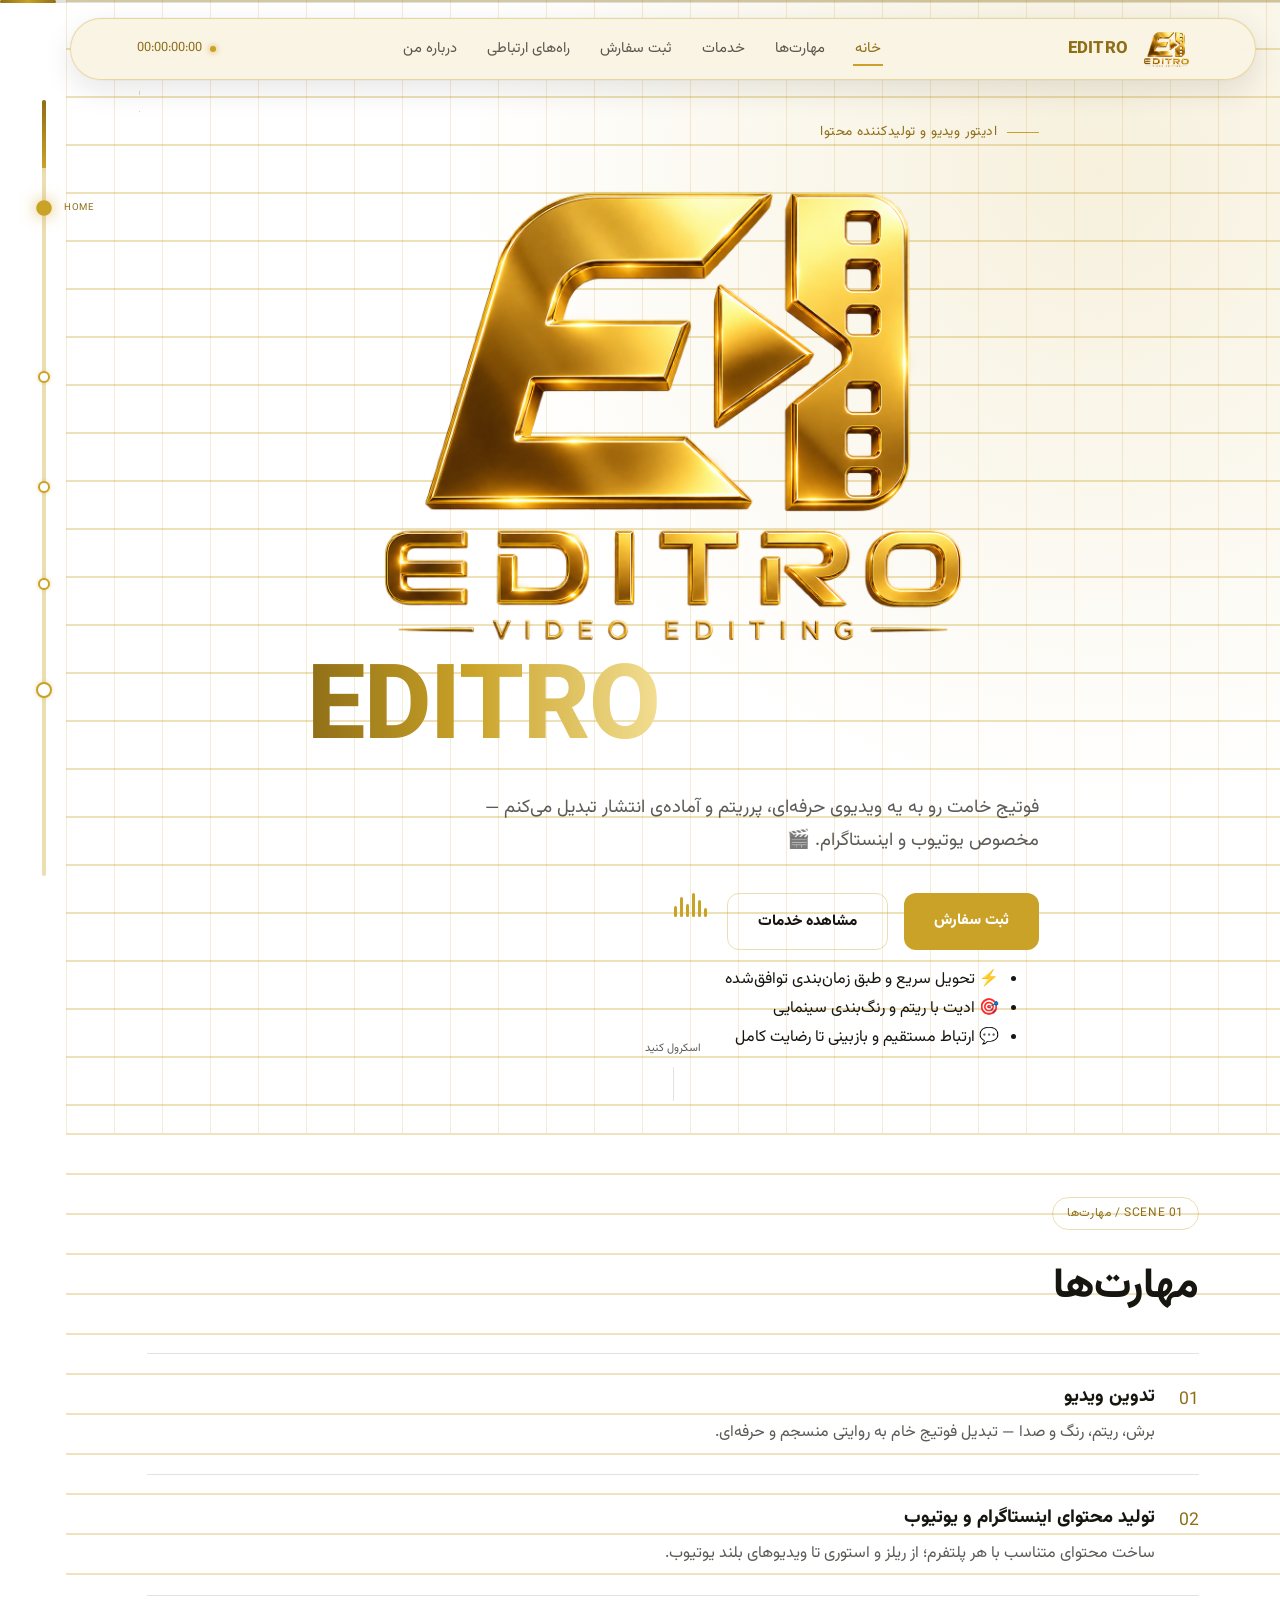
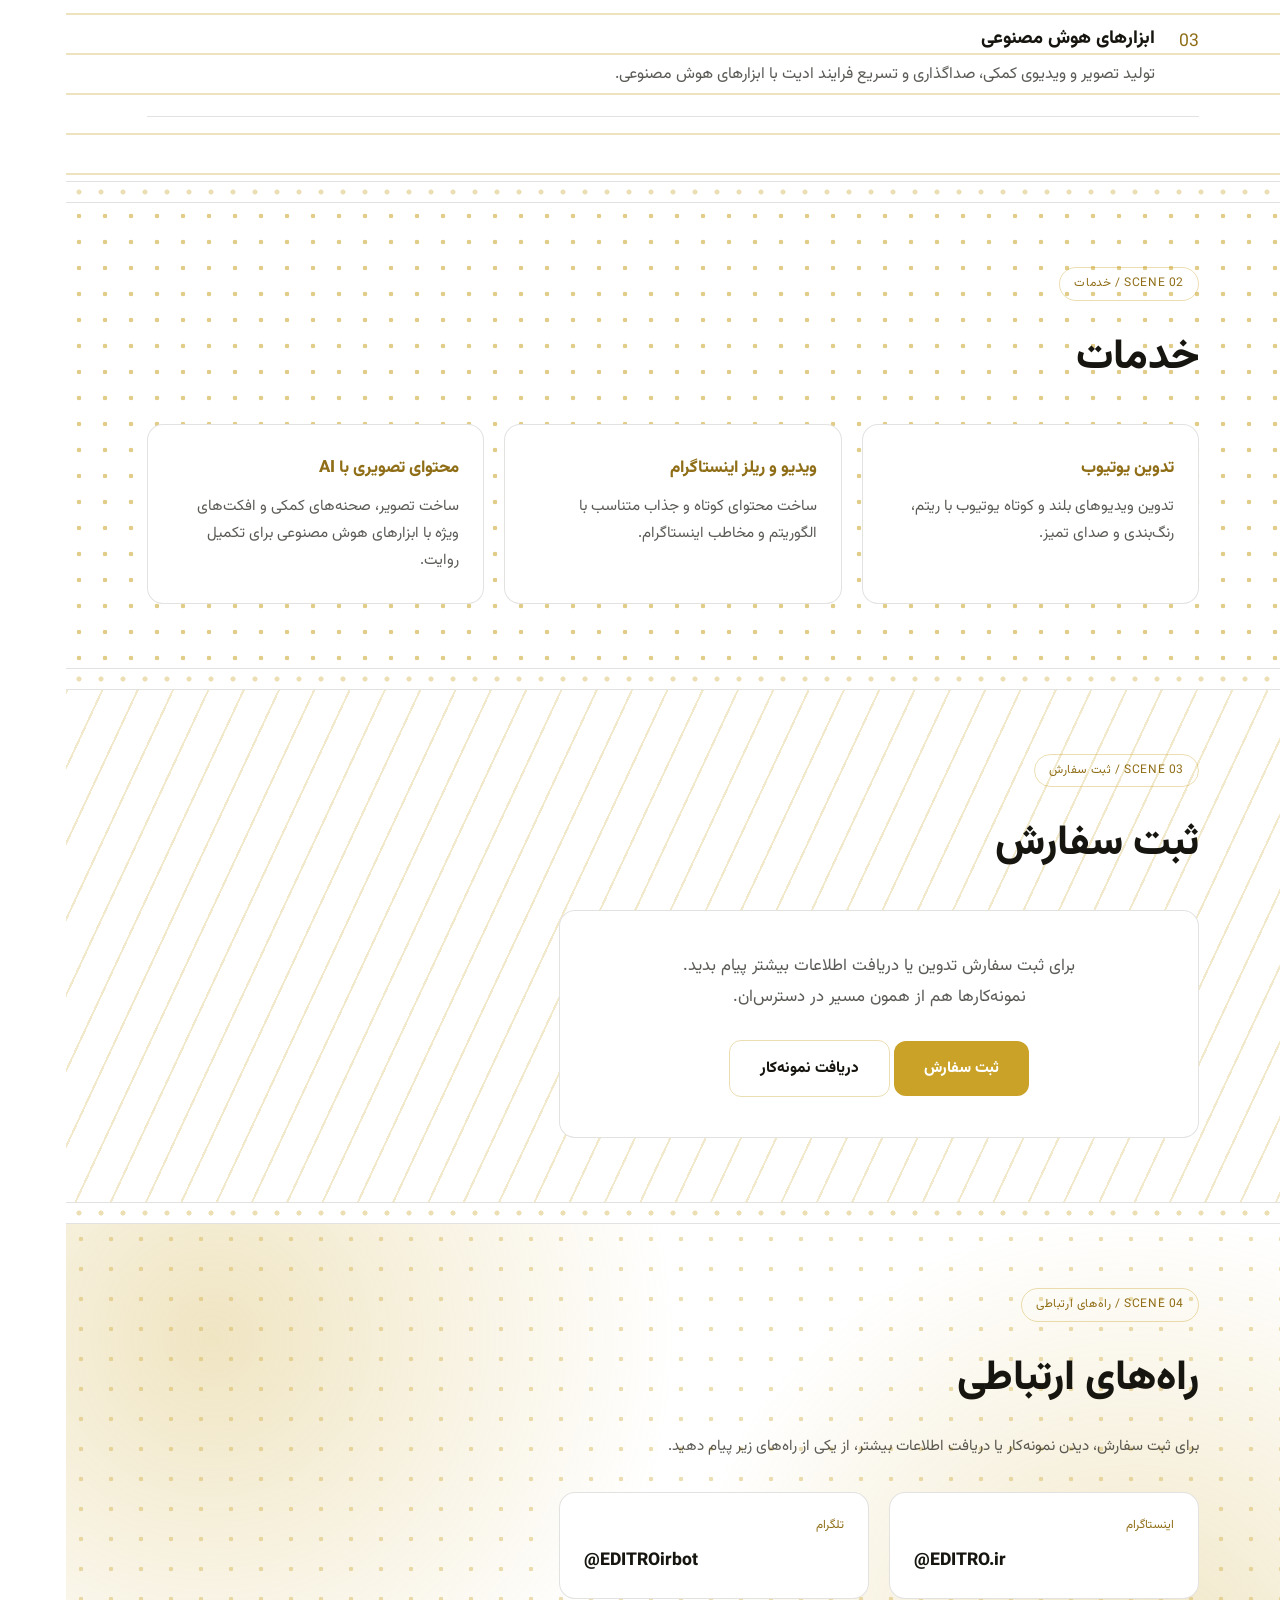
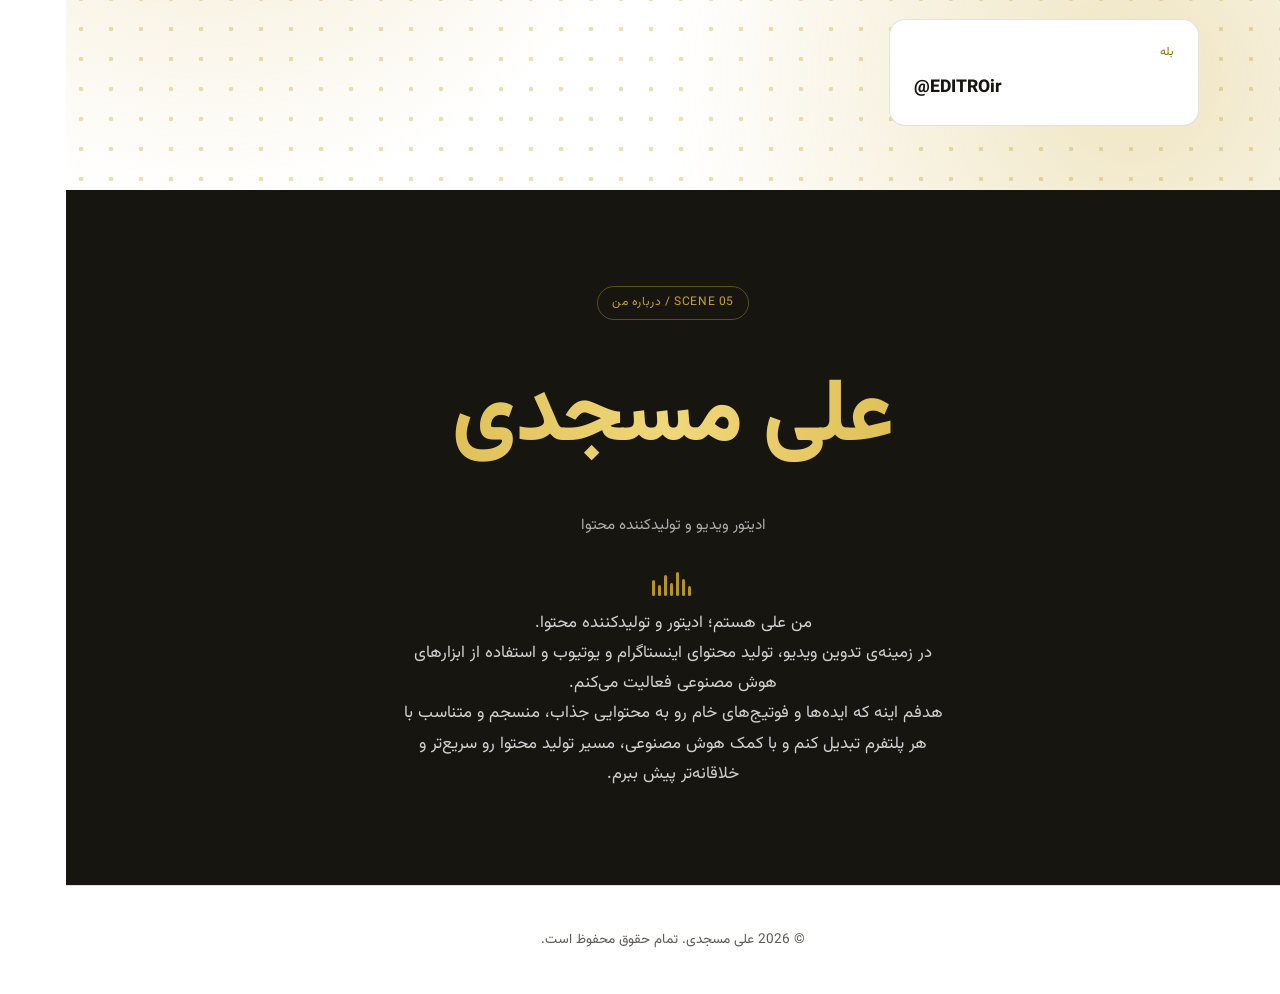
==== commit 44cef6a2: "index.html" ====
--- a/index.html
+++ b/index.html
@@ -3,8 +3,8 @@
 <head>
 <meta charset="UTF-8">
 <meta name="viewport" content="width=device-width, initial-scale=1.0">
-<title>علی مسجدی | ادیتور ویدیو حرفه‌ای در اهواز</title>
-<meta name="description" content="علی مسجدی، ادیتور ویدیو حرفه‌ای مستقر در اهواز؛ تدوین ویدیو، تولید محتوای اینستاگرام و یوتیوب و استفاده از ابزارهای هوش مصنوعی برای ساخت محتوای حرفه‌ای.">
+<title>علی مسجدی | EDITRO — ادیتور ویدیو و تولیدکننده محتوا</title>
+<meta name="description" content="علی مسجدی (EDITRO)؛ ادیتور ویدیو و تولیدکننده محتوا — تدوین ویدیو، تولید محتوای اینستاگرام و یوتیوب و استفاده از ابزارهای هوش مصنوعی برای ساخت محتوای حرفه‌ای.">
 <meta name="robots" content="index, follow">
 <meta name="author" content="علی مسجدی">
 <link rel="canonical" href="https://YOURDOMAIN.com/">
@@ -12,16 +12,16 @@
 <!-- Open Graph -->
 <meta property="og:type" content="website">
 <meta property="og:locale" content="fa_IR">
-<meta property="og:title" content="علی مسجدی | ادیتور ویدیو حرفه‌ای">
-<meta property="og:description" content="تدوین ویدیو، تولید محتوای اینستاگرام و یوتیوب و ساخت محتوا با ابزارهای هوش مصنوعی — اهواز، ایران.">
+<meta property="og:title" content="علی مسجدی | EDITRO — ادیتور ویدیو و تولیدکننده محتوا">
+<meta property="og:description" content="تدوین ویدیو، تولید محتوای اینستاگرام و یوتیوب و ساخت محتوا با ابزارهای هوش مصنوعی.">
 <meta property="og:url" content="https://YOURDOMAIN.com/">
 <meta property="og:site_name" content="علی مسجدی | EDITRO">
 <meta property="og:image" content="og-image.jpg">
 
 <!-- Twitter Card -->
 <meta name="twitter:card" content="summary_large_image">
-<meta name="twitter:title" content="علی مسجدی | ادیتور ویدیو حرفه‌ای">
-<meta name="twitter:description" content="تدوین ویدیو، تولید محتوای اینستاگرام و یوتیوب و ساخت محتوا با ابزارهای هوش مصنوعی — اهواز، ایران.">
+<meta name="twitter:title" content="علی مسجدی | EDITRO — ادیتور ویدیو و تولیدکننده محتوا">
+<meta name="twitter:description" content="تدوین ویدیو، تولید محتوای اینستاگرام و یوتیوب و ساخت محتوا با ابزارهای هوش مصنوعی.">
 <meta name="twitter:image" content="og-image.jpg">
 
 <link rel="icon" type="image/png" href="favicon.png">
@@ -37,11 +37,6 @@
   "jobTitle": "Video Editor",
   "url": "https://YOURDOMAIN.com/",
   "image": "og-image.jpg",
-  "address": {
-    "@type": "PostalAddress",
-    "addressLocality": "اهواز",
-    "addressCountry": "IR"
-  },
   "sameAs": [
     "https://instagram.com/EDITRO.ir",
     "https://t.me/EDITROirbot",
@@ -62,10 +57,6 @@
   "@type": "ProfessionalService",
   "name": "EDITRO - علی مسجدی",
   "url": "https://YOURDOMAIN.com/",
-  "areaServed": {
-    "@type": "City",
-    "name": "اهواز"
-  },
   "founder": {
     "@type": "Person",
     "name": "علی مسجدی"
@@ -82,7 +73,7 @@
 
 <a href="#main" class="skip-link">رفتن به محتوای اصلی</a>
 
-<!-- نوار پیشرفت اسکرول: مثل نوار پیشرفت یک ویدیو -->
+<!-- نوار پیشرفت اسکرول -->
 <div class="scrub-bar" aria-hidden="true"><div class="scrub-head" id="scrubHead"></div></div>
 
 <!-- ===== HEADER ===== -->
@@ -99,8 +90,8 @@
         <li><a href="#skills" data-nav="skills">مهارت‌ها</a></li>
         <li><a href="#services" data-nav="services">خدمات</a></li>
         <li><a href="#order" data-nav="order">ثبت سفارش</a></li>
+        <li><a href="#contact" data-nav="contact">راه‌های ارتباطی</a></li>
         <li><a href="#reveal" data-nav="reveal">درباره من</a></li>
-        <li><a href="#contact" data-nav="contact">راه‌های ارتباطی</a></li>
       </ul>
     </nav>
 
@@ -115,9 +106,10 @@
   </div>
 </header>
 
-<!-- ===== TIMELINE سینمایی — سیگنیچر بصری سایت (موبایل: افقی زیر هدر / دسکتاپ: عمودی کنار صفحه) ===== -->
+<!-- ===== نوار تزئینی تایم‌لاین (خیلی کوچک، فقط دسکتاپ) ===== -->
 <div class="cine-timeline" id="cineTimeline" aria-hidden="true">
   <div class="cine-line">
+    <img src="file_00000000dfe881f7a531c5d5e7a0f665.png" alt="" class="cine-art">
     <div class="cine-fill" id="cineFill"></div>
   </div>
   <ul class="cine-markers" id="cineMarkers">
@@ -125,7 +117,7 @@
     <li class="cine-marker" data-target="skills"><span class="cine-dot"></span><span class="cine-label">SKILLS</span></li>
     <li class="cine-marker" data-target="services"><span class="cine-dot"></span><span class="cine-label">SERVICES</span></li>
     <li class="cine-marker" data-target="order"><span class="cine-dot"></span><span class="cine-label">ORDER</span></li>
-    <li class="cine-marker cine-marker--end" data-target="reveal"><span class="cine-dot cine-dot--end"></span><span class="cine-label">ABOUT</span></li>
+    <li class="cine-marker cine-marker--end" data-target="contact"><span class="cine-dot cine-dot--end"></span><span class="cine-label">CONTACT</span></li>
   </ul>
 </div>
 
@@ -135,17 +127,39 @@
   <section id="home" class="hero pattern-hero">
     <div class="filmstrip filmstrip--vertical" aria-hidden="true"></div>
     <div class="container hero-inner reveal-up">
-      <p class="eyebrow"><span class="eyebrow-line" aria-hidden="true"></span>ادیتور ویدیو — اهواز، ایران</p>
-      <p class="hero-title" dir="ltr">EDITRO</p>
+      <p class="eyebrow"><span class="eyebrow-line" aria-hidden="true"></span>ادیتور ویدیو و تولیدکننده محتوا</p>
+
+      <div class="hero-brand">
+        <img src="file_00000000bb548246b469f30fc4d3b83c.png" alt="لوگو EDITRO" class="hero-logo-mark">
+        <p class="hero-title" dir="ltr">EDITRO</p>
+      </div>
+
       <p class="hero-subtitle">
-        هر داستانی، یک لحظه‌ی ماندگار دارد؛ من آن لحظه را می‌سازم. 🎬
+        فوتیج خامت رو به یه ویدیوی حرفه‌ای، پرریتم و آماده‌ی انتشار تبدیل می‌کنم —
+        مخصوص یوتیوب و اینستاگرام. 🎬
       </p>
       <div class="hero-actions">
-        <a href="#services" class="btn btn-primary">مشاهده خدمات</a>
+        <a href="#order" class="btn btn-primary">ثبت سفارش</a>
+        <a href="#services" class="btn btn-ghost">مشاهده خدمات</a>
         <span class="waveform" aria-hidden="true">
           <span></span><span></span><span></span><span></span><span></span><span></span>
         </span>
       </div>
+
+      <ul class="hero-highlights" aria-label="مزیت‌های همکاری">
+        <li>
+          <span class="hero-highlight-icon" aria-hidden="true">⚡</span>
+          <span>تحویل سریع و طبق زمان‌بندی توافق‌شده</span>
+        </li>
+        <li>
+          <span class="hero-highlight-icon" aria-hidden="true">🎯</span>
+          <span>ادیت با ریتم و رنگ‌بندی سینمایی</span>
+        </li>
+        <li>
+          <span class="hero-highlight-icon" aria-hidden="true">💬</span>
+          <span>ارتباط مستقیم و بازبینی تا رضایت کامل</span>
+        </li>
+      </ul>
     </div>
     <div class="scroll-cue" aria-hidden="true">
       <span>اسکرول کنید</span>
@@ -178,7 +192,7 @@
           <span class="track-index" dir="ltr">03</span>
           <div class="track-body">
             <h3>ابزارهای هوش مصنوعی</h3>
-            <p>استفاده از ابزارهای AI برای تولید و ادیت محتوا و تسریع فرایند ساخت ویدیو.</p>
+            <p>تولید تصویر و ویدیوی کمکی، صداگذاری و تسریع فرایند ادیت با ابزارهای هوش مصنوعی.</p>
           </div>
         </li>
       </ul>
@@ -204,7 +218,7 @@
         </article>
         <article class="service-card">
           <h3>محتوای تصویری با AI</h3>
-          <p>تولید تصویر و ویدیوی کمکی با ابزارهای هوش مصنوعی برای تکمیل روایت.</p>
+          <p>ساخت تصویر، صحنه‌های کمکی و افکت‌های ویژه با ابزارهای هوش مصنوعی برای تکمیل روایت.</p>
         </article>
       </div>
     </div>
@@ -219,21 +233,48 @@
       <h2 class="section-title">ثبت سفارش</h2>
       <div class="order-card">
         <p class="order-text">
-          برای دیدن نمونه‌کارها، دریافت اطلاعات بیشتر یا ثبت سفارش، از طریق راه‌های ارتباطی پیام دهید.
+          برای ثبت سفارش تدوین یا دریافت اطلاعات بیشتر پیام بدید. نمونه‌کارها هم از همون مسیر در دسترس‌ان.
         </p>
-        <a href="#contact" class="btn btn-primary">ثبت سفارش و ارتباط</a>
+        <div class="order-actions">
+          <a href="#contact" class="btn btn-primary">ثبت سفارش</a>
+          <a href="#contact" class="btn btn-ghost">دریافت نمونه‌کار</a>
+        </div>
       </div>
     </div>
   </section>
 
   <div class="filmstrip" aria-hidden="true"></div>
 
-  <!-- ===== REVEAL: نام و درباره من (پرده آخر) ===== -->
+  <!-- ===== CONTACT ===== -->
+  <section id="contact" class="contact pattern-contact">
+    <div class="container reveal-up">
+      <span class="scene-label">SCENE 04 / راه‌های ارتباطی</span>
+      <h2 class="section-title">راه‌های ارتباطی</h2>
+      <p class="section-note">برای ثبت سفارش، دیدن نمونه‌کار یا دریافت اطلاعات بیشتر، از یکی از راه‌های زیر پیام دهید.</p>
+
+      <div class="contact-grid">
+        <a class="contact-card" href="https://instagram.com/EDITRO.ir" target="_blank" rel="noopener noreferrer">
+          <span class="contact-label">اینستاگرام</span>
+          <span class="contact-value" dir="ltr">@EDITRO.ir</span>
+        </a>
+        <a class="contact-card" href="https://t.me/EDITROirbot" target="_blank" rel="noopener noreferrer">
+          <span class="contact-label">تلگرام</span>
+          <span class="contact-value" dir="ltr">@EDITROirbot</span>
+        </a>
+        <a class="contact-card" href="https://ble.ir/EDITROir" target="_blank" rel="noopener noreferrer">
+          <span class="contact-label">بله</span>
+          <span class="contact-value" dir="ltr">@EDITROir</span>
+        </a>
+      </div>
+    </div>
+  </section>
+
+  <!-- ===== REVEAL: نام و درباره من (آخرین بخش) ===== -->
   <section id="reveal" class="reveal-section">
     <div class="container reveal-up">
-      <span class="scene-label">SCENE 04 / پرده آخر</span>
+      <span class="scene-label">SCENE 05 / درباره من</span>
       <h1 class="reveal-name">علی مسجدی</h1>
-      <p class="reveal-role">ادیتور ویدیو — اهواز، ایران</p>
+      <p class="reveal-role">ادیتور ویدیو و تولیدکننده محتوا</p>
       <span class="waveform waveform--light" aria-hidden="true">
         <span></span><span></span><span></span><span></span><span></span><span></span><span></span>
       </span>
@@ -252,30 +293,6 @@
     </div>
   </section>
 
-  <!-- ===== CONTACT ===== -->
-  <section id="contact" class="contact pattern-contact">
-    <div class="container reveal-up">
-      <span class="scene-label">SCENE 05 / راه‌های ارتباطی</span>
-      <h2 class="section-title">راه‌های ارتباطی</h2>
-      <p class="section-note">برای ثبت سفارش یا دریافت اطلاعات بیشتر، از یکی از راه‌های زیر پیام دهید.</p>
-
-      <div class="contact-grid">
-        <a class="contact-card" href="https://instagram.com/EDITRO.ir" target="_blank" rel="noopener noreferrer">
-          <span class="contact-label">اینستاگرام</span>
-          <span class="contact-value" dir="ltr">@EDITRO.ir</span>
-        </a>
-        <a class="contact-card" href="https://t.me/EDITROirbot" target="_blank" rel="noopener noreferrer">
-          <span class="contact-label">تلگرام</span>
-          <span class="contact-value" dir="ltr">@EDITROirbot</span>
-        </a>
-        <a class="contact-card" href="https://ble.ir/EDITROir" target="_blank" rel="noopener noreferrer">
-          <span class="contact-label">بله</span>
-          <span class="contact-value" dir="ltr">@EDITROir</span>
-        </a>
-      </div>
-    </div>
-  </section>
-
 </main>
 
 <footer class="site-footer">
--- a/styles.css
+++ b/styles.css
@@ -69,6 +69,7 @@
 
 body{
   margin:0;
+  padding-left: 46px;
   background: var(--c-white);
   color: var(--c-ink);
   font-family: var(--font-body);
@@ -125,12 +126,8 @@
 }
 
 /* =========================================================
-   ===== Cinematic Timeline — الان هم موبایل هم دسکتاپ =====
-   دسکتاپ: نوار عمودی سمت راست صفحه
-   موبایل: نوار افقی زیر هدر شناور
-   موقعیت نقطه‌ها با یه متغیر CSS (--pos) که جاوااسکریپت
-   ست می‌کنه کنترل می‌شه؛ محور (بالا/پایین یا چپ/راست) رو
-   خود CSS بر اساس سایز صفحه تصمیم می‌گیره.
+   ===== Cinematic Timeline — نوار عمودی طلایی، همیشه نمایان،
+   ثابت روی لبه‌ی چپ فیزیکی صفحه (هم موبایل هم دسکتاپ) =====
    ========================================================= */
 .cine-timeline{
   position: fixed;
@@ -138,33 +135,30 @@
   display: block;
   pointer-events: none;
 
-  /* موبایل: نوار افقی زیر هدر */
-  top: 84px;
-  inset-inline: 16px;
-  height: 30px;
-  bottom: auto;
-  width: auto;
+  left: 14px;
+  top: 100px;
+  bottom: 24px;
+  width: 30px;
 }
 
 .cine-line{
   position: absolute;
-  inset-inline: 0;
-  top: 50%;
-  height: 3px;
-  margin-top: -1.5px;
-  background: rgba(201,162,39,0.28);
-  border-radius: 3px;
+  top: 0; bottom: 0;
+  left: 50%;
+  width: 4px;
+  margin-left: -2px;
+  background: rgba(201,162,39,0.35);
+  border-radius: 4px;
   overflow: hidden;
 }
 .cine-fill{
   position: absolute;
-  inset-block: 0;
-  inset-inline-start: 0;
-  width: var(--fill, 0%);
-  height: 100%;
-  background: linear-gradient(to right, var(--c-gold-deep), var(--c-gold));
-  box-shadow: 0 0 6px rgba(201,162,39,0.5);
-  transition: width 80ms linear;
+  left: 0; right: 0;
+  top: 0;
+  height: var(--fill, 0%);
+  background: linear-gradient(to bottom, var(--c-gold-deep), var(--c-gold));
+  box-shadow: 0 0 10px rgba(201,162,39,0.65);
+  transition: height 80ms linear;
 }
 .cine-markers{
   position: absolute;
@@ -174,85 +168,55 @@
 }
 .cine-marker{
   position: absolute;
-  inset-inline-start: var(--pos, 0%);
-  top: 50%;
+  left: 50%;
+  top: var(--pos, 0%);
   transform: translate(-50%, -50%);
   display: flex;
-  flex-direction: column;
   align-items: center;
-  gap: 6px;
+  gap: 8px;
 }
 .cine-dot{
-  width: 10px; height: 10px;
+  width: 12px; height: 12px;
   border-radius: 50%;
   background: var(--c-white);
-  border: 2px solid var(--c-gold-deep);
+  border: 2px solid var(--c-gold);
+  box-shadow: 0 0 4px rgba(201,162,39,0.4);
   transition: background var(--transition), border-color var(--transition), box-shadow var(--transition), transform var(--transition);
 }
 .cine-marker.is-active .cine-dot{
   background: var(--c-gold);
   border-color: var(--c-gold);
-  box-shadow: 0 0 10px rgba(201,162,39,0.65);
+  box-shadow: 0 0 12px rgba(201,162,39,0.75);
   transform: scale(1.3);
 }
-.cine-dot--end{ width: 14px; height: 14px; }
+.cine-dot--end{ width: 16px; height: 16px; }
 .cine-marker--end.is-active .cine-dot--end{
-  box-shadow: 0 0 14px rgba(201,162,39,0.8);
+  box-shadow: 0 0 16px rgba(201,162,39,0.85);
 }
 .cine-label{
+  position: absolute;
+  left: 22px;
+  top: 50%;
+  transform: translateY(-50%) translateX(-6px);
   font-family: var(--font-mono);
-  font-size: 0.58rem;
+  font-size: 0.6rem;
   letter-spacing: 0.06em;
-  color: var(--c-ink-soft);
+  color: var(--c-gold-deep);
   white-space: nowrap;
   opacity: 0;
-  transform: translateY(-4px);
-  transition: opacity var(--transition), transform var(--transition), color var(--transition);
+  transition: opacity var(--transition), transform var(--transition);
 }
 .cine-marker.is-active .cine-label{
   opacity: 1;
-  transform: translateY(0);
-  color: var(--c-gold-deep);
-}
-
-/* دسکتاپ: نوار عمودی سمت راست صفحه */
-@media (min-width: 1180px){
-  .hero{ padding-top: 120px; }
-  .cine-timeline{
-    top: 100px;
-    bottom: 24px;
-    inset-inline-end: 22px;
-    inset-inline-start: auto;
-    width: 34px;
-    height: auto;
-  }
-  .cine-line{
-    inset-inline: auto;
-    inset-inline-start: 50%;
-    top: 0; bottom: 0;
-    height: auto;
-    width: 2px;
-    margin-top: 0;
-    margin-inline-start: -1px;
-  }
-  .cine-fill{
-    inset-inline: 0;
-    top: 0;
-    width: auto;
-    height: var(--fill, 0%);
-  }
-  .cine-marker{
-    inset-inline-start: 50%;
-    top: var(--pos, 0%);
-    flex-direction: row;
-  }
-  .cine-label{
-    position: absolute;
-    inset-inline-end: 22px;
-    transform: translateX(6px);
-  }
-  .cine-marker.is-active .cine-label{ transform: translateX(0); }
-}
+  transform: translateY(-50%) translateX(0);
+}
+
+@media (min-width: 1000px){
+  .cine-timeline{ left: 26px; width: 36px; }
+  .cine-label{ left: 26px; }
+  body{ padding-left: 66px; }
+}
+
 
 /* =========================================================
    ===== HEADER — بازطراحی: کارت شناور طلایی/سفید =====
@@ -262,10 +226,11 @@
    ========================================================= */
 .site-header{
   position: fixed;
-  inset-inline: 12px;
+  inset-inline-start: 12px;
+  inset-inline-end: 58px;
   top: 14px;
   z-index: 100;
-  background: rgba(255,255,255,0.92);
+  background: rgba(250,244,228,0.94);
   backdrop-filter: blur(14px);
   -webkit-backdrop-filter: blur(14px);
   border: 1px solid var(--c-line-gold);
@@ -275,7 +240,7 @@
 }
 
 @media (min-width: 720px){
-  .site-header{ inset-inline: 24px; top: 18px; }
+  .site-header{ inset-inline-start: 24px; inset-inline-end: 70px; top: 18px; }
 }
 
 .header-inner{
@@ -287,12 +252,22 @@
   padding: 0 10px 0 18px;
 }
 
-.logo{ display:flex; align-items:center; flex-shrink:0; padding-inline-start: 8px; }
+.logo{ display:flex; align-items:center; gap: 10px; flex-shrink:0; padding-inline-start: 8px; height: 44px; max-width: 190px; overflow: hidden; }
 .logo-mark{
   height: 38px;
   width: auto;
   object-fit: contain;
   display:block;
+  flex-shrink: 0;
+}
+
+.logo-text{
+  font-family: var(--font-display);
+  font-weight: 800;
+  font-size: 1.05rem;
+  letter-spacing: 0.01em;
+  color: var(--c-gold-deep);
+  white-space: nowrap;
 }
 
 .main-nav ul{
@@ -392,7 +367,7 @@
   min-height: 100svh;
   display:flex;
   align-items:center;
-  padding-top: 160px;
+  padding-top: 120px;
   background:
     radial-gradient(circle at 85% 15%, rgba(201,162,39,0.10), transparent 45%),
     var(--c-white);
@@ -818,8 +793,9 @@
 @media (max-width: 820px){
   .main-nav{
     position: fixed;
-    inset-inline: 12px;
-    top: 124px;
+    inset-inline-start: 12px;
+    inset-inline-end: 58px;
+    top: 84px;
     background: var(--c-white);
     border: 1px solid var(--c-line-gold);
     border-radius: 20px;
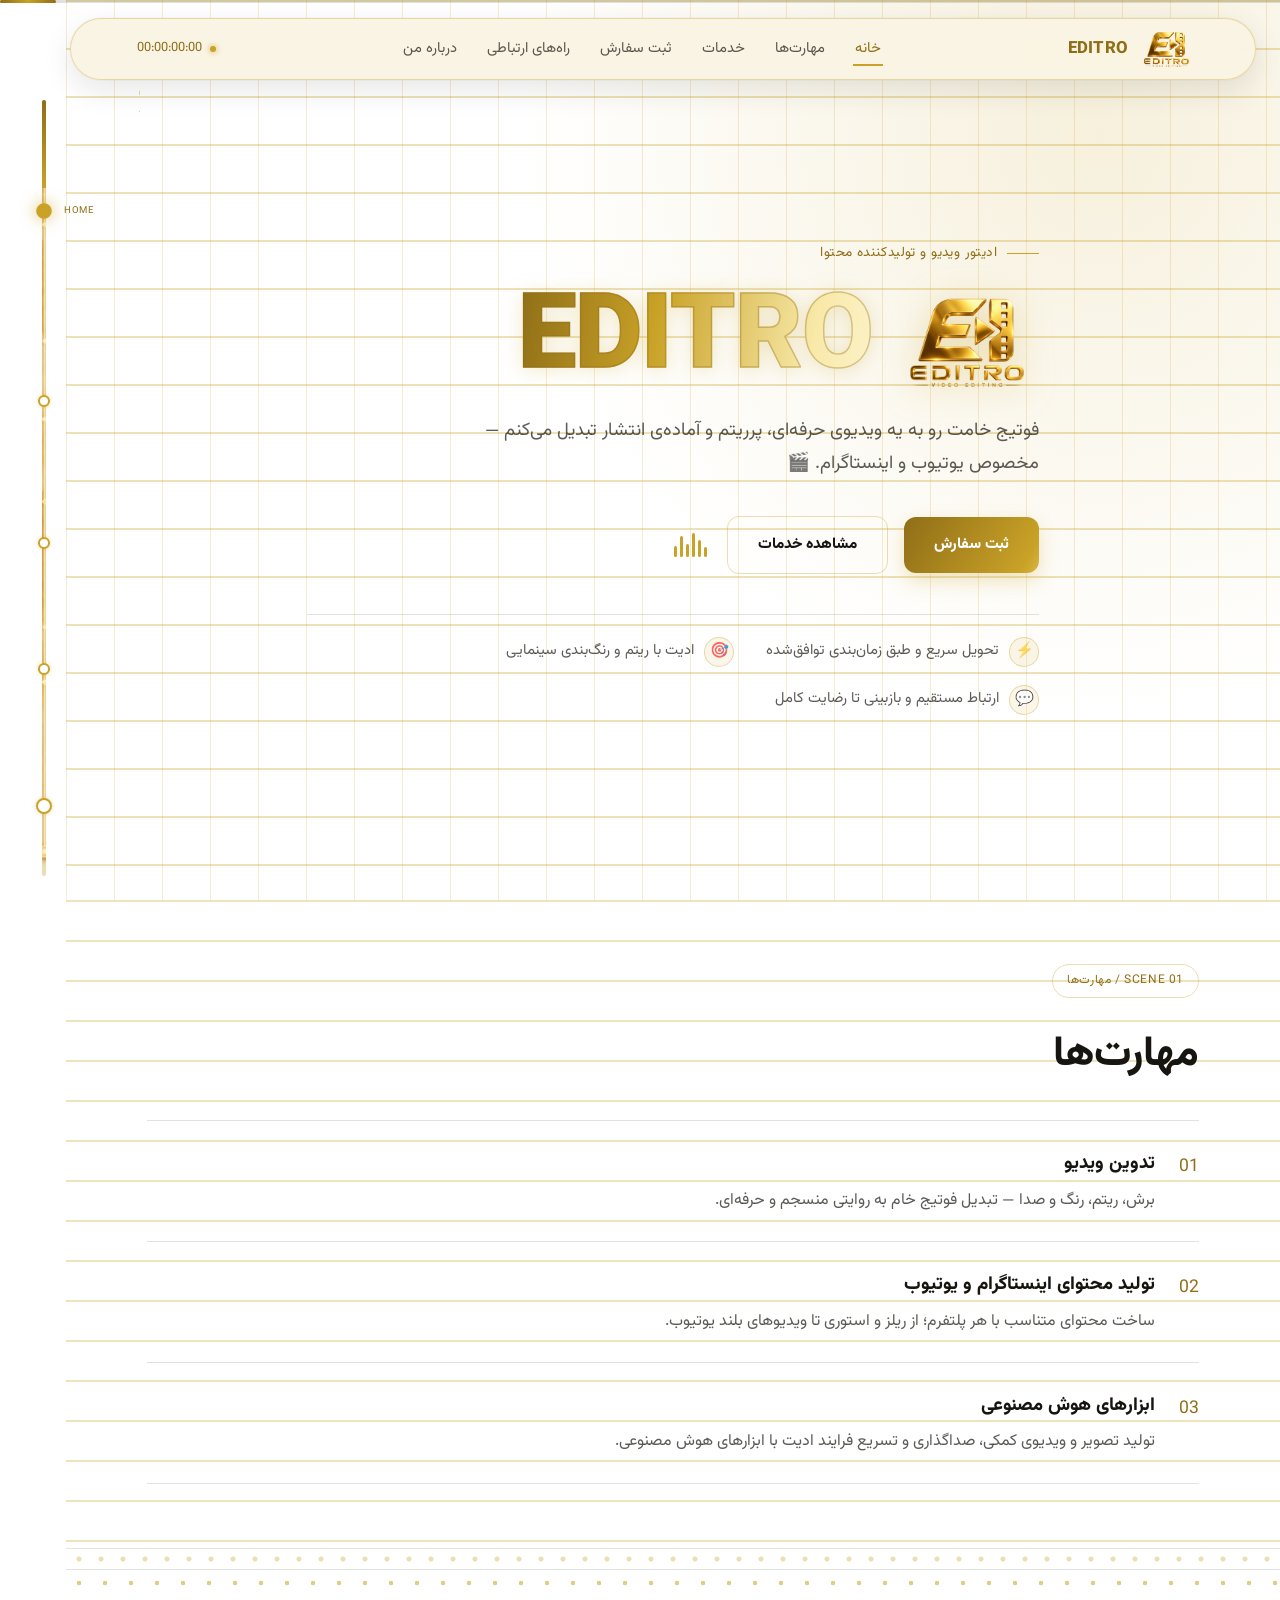
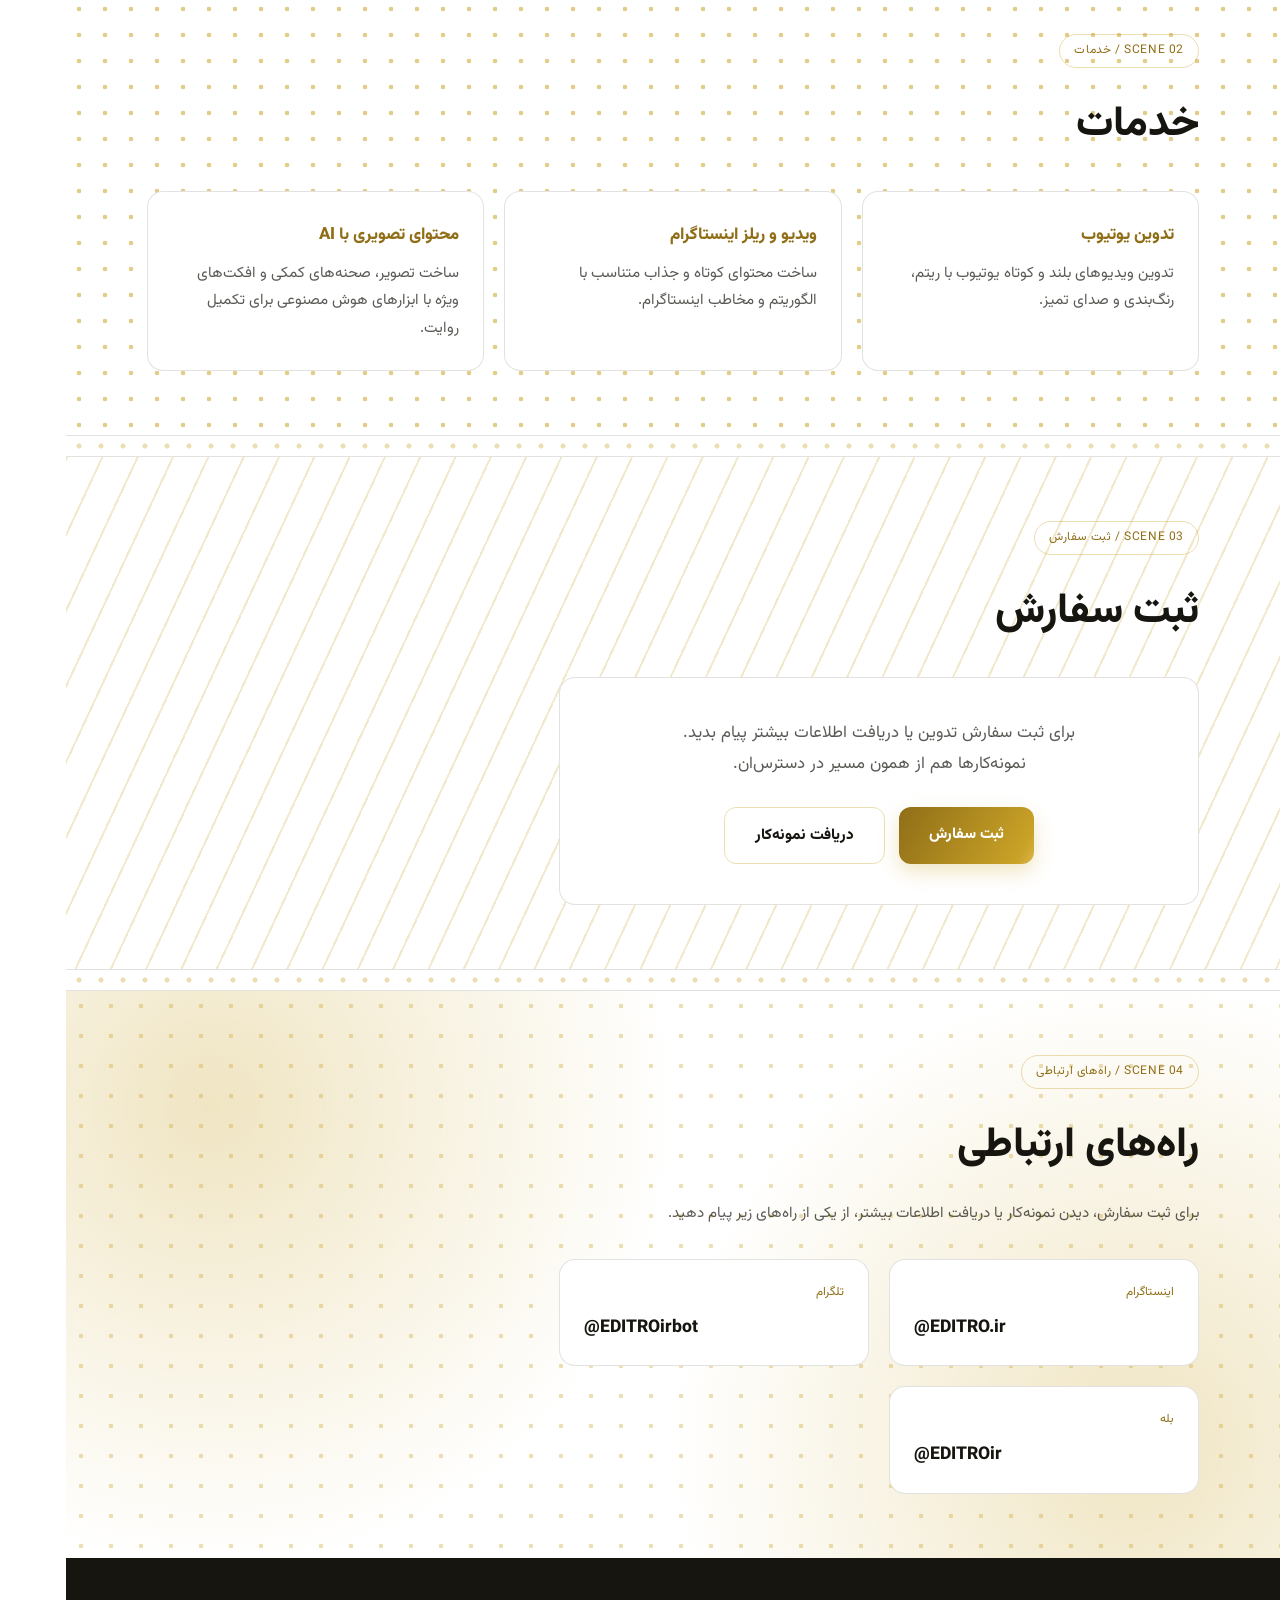
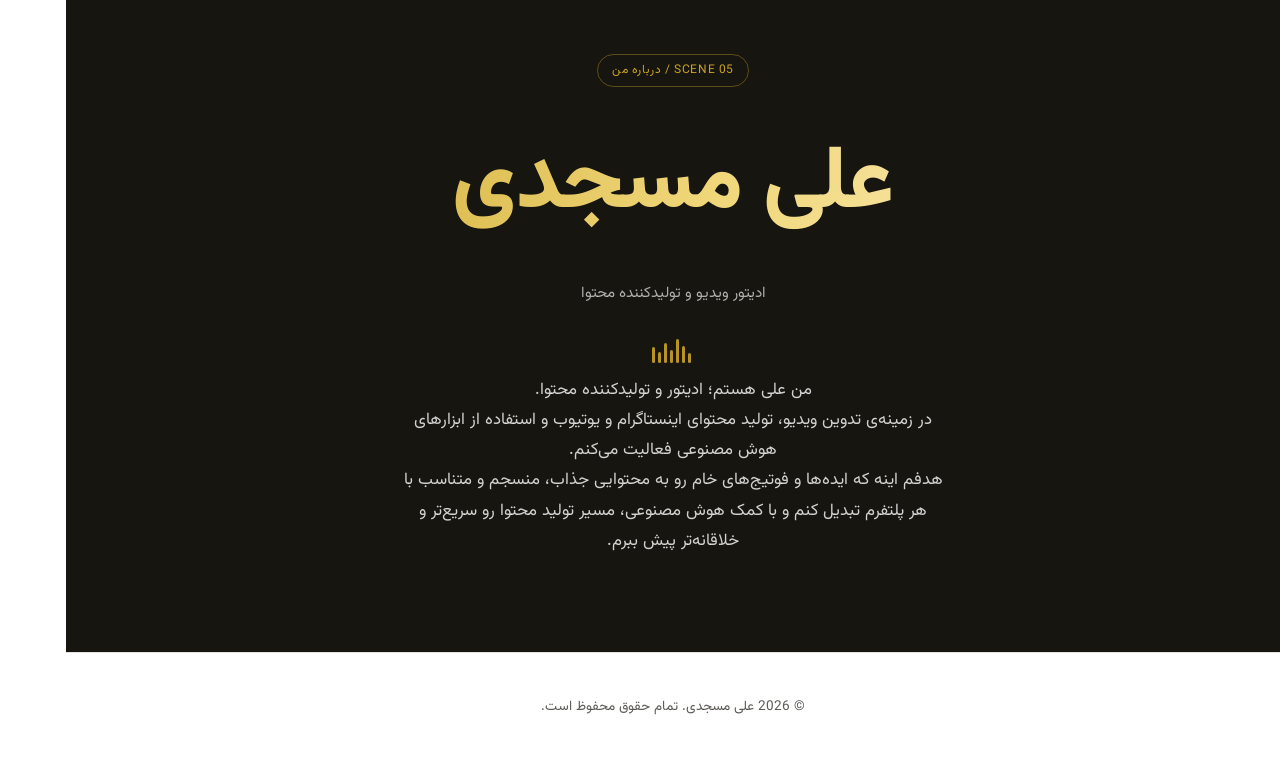
==== commit b3a5070c: "index.html" ====
--- a/index.html
+++ b/index.html
@@ -161,10 +161,6 @@
         </li>
       </ul>
     </div>
-    <div class="scroll-cue" aria-hidden="true">
-      <span>اسکرول کنید</span>
-      <span class="scroll-line"></span>
-    </div>
   </section>
 
   <!-- ===== SKILLS ===== -->
@@ -173,7 +169,7 @@
       <span class="scene-label">SCENE 01 / مهارت‌ها</span>
       <h2 class="section-title">مهارت‌ها</h2>
 
-      <ul class="track-list">
+      <ul class="track-list track-list--boxed">
         <li class="track-item">
           <span class="track-index" dir="ltr">01</span>
           <div class="track-body">
--- a/styles.css
+++ b/styles.css
@@ -126,8 +126,8 @@
 }
 
 /* =========================================================
-   ===== Cinematic Timeline — نوار عمودی طلایی، همیشه نمایان،
-   ثابت روی لبه‌ی چپ فیزیکی صفحه (هم موبایل هم دسکتاپ) =====
+   ===== Cinematic Timeline — نسخه‌ی جدید: تصویر تزئینی
+   عمودی طلایی/مشکی (واترمارک ظریف)، خیلی کوچک، فقط دسکتاپ =====
    ========================================================= */
 .cine-timeline{
   position: fixed;
@@ -211,18 +211,40 @@
   transform: translateY(-50%) translateX(0);
 }
 
+/* تصویر تزئینی تایم‌لاین: خیلی کوچک، پشت نقاط تعاملی، فقط جنبه‌ی بصری/برند */
+.cine-art{
+  position: absolute;
+  left: 50%;
+  top: 0;
+  transform: translateX(-50%);
+  height: 100%;
+  width: 14px;
+  object-fit: cover;
+  object-position: center;
+  opacity: 0.55;
+  filter: saturate(1.05);
+  border-radius: 6px;
+  pointer-events: none;
+}
+
+@media (max-width: 999px){
+  /* روی موبایل این عنصر فضا نگیره و حس شلوغی نده */
+  .cine-timeline{ display:none; }
+}
+
 @media (min-width: 1000px){
   .cine-timeline{ left: 26px; width: 36px; }
+  .cine-art{ width: 16px; }
   .cine-label{ left: 26px; }
   body{ padding-left: 66px; }
 }
+@media (max-width: 999px){
+  body{ padding-left: 0; }
+}
 
 
 /* =========================================================
-   ===== HEADER — بازطراحی: کارت شناور طلایی/سفید =====
-   قبلاً یک نوار تخت full-width بود که حس «جعبه سفید بی‌ربط
-   جلوی لوگو» می‌داد. الان یک کپسول شناور با حاشیه طلایی و
-   سایه ملایم است که با زبان بصری برند (بج طلایی/سفید) هم‌خوان است.
+   ===== HEADER — کارت شناور طلایی/سفید =====
    ========================================================= */
 .site-header{
   position: fixed;
@@ -315,7 +337,7 @@
   box-shadow: 0 0 6px var(--c-gold);
 }
 
-/* ===== دکمه همبرگری با پترن — الهام از دکمه REC/شاتر دوربین ===== */
+/* ===== دکمه همبرگری با پترن ===== */
 .nav-toggle{
   display:none;
   position: relative;
@@ -341,12 +363,10 @@
   border-radius: 2px;
   transition: width var(--transition), transform var(--transition), opacity var(--transition), background var(--transition);
 }
-/* پترن سه‌خطی نامتقارن (شبیه waveform برند) به‌جای سه خط یکسان و بی‌روح */
 .nav-toggle span:nth-child(1){ width: 18px; }
 .nav-toggle span:nth-child(2){ width: 12px; align-self:flex-end; margin-inline-end: 2px; }
 .nav-toggle span:nth-child(3){ width: 18px; }
 
-/* حالت باز: تبدیل به ضربدر طلایی */
 .nav-toggle[aria-expanded="true"] span{ background: var(--c-gold); }
 .nav-toggle[aria-expanded="true"] span:nth-child(1){
   width: 18px;
@@ -369,7 +389,8 @@
   align-items:center;
   padding-top: 120px;
   background:
-    radial-gradient(circle at 85% 15%, rgba(201,162,39,0.10), transparent 45%),
+    radial-gradient(circle at 85% 15%, rgba(201,162,39,0.14), transparent 45%),
+    radial-gradient(circle at 8% 85%, rgba(201,162,39,0.08), transparent 40%),
     var(--c-white);
 }
 
@@ -387,17 +408,58 @@
 }
 .eyebrow-line{ width: 32px; height: 1px; background: var(--c-gold); }
 
+/* ===== عنوان هیرو: EDITRO + لوگوی همراه ===== */
+.hero-brand{
+  display:flex;
+  align-items:center;
+  gap: 22px;
+  margin: 0 0 20px;
+  flex-wrap: wrap;
+}
+
+.hero-logo-mark{
+  height: clamp(56px, 9vw, 96px);
+  width: auto;
+  object-fit: contain;
+  filter: drop-shadow(0 6px 18px rgba(201,162,39,0.35));
+  flex-shrink: 0;
+}
+
 .hero-title{
   font-family: var(--font-display);
-  font-weight: 800;
+  font-weight: 900;
   font-size: clamp(3rem, 11vw, 6.5rem);
-  line-height: 1.1;
-  margin: 0 0 20px;
+  line-height: 1;
+  margin: 0;
   letter-spacing: -0.01em;
-  background: linear-gradient(90deg, var(--c-gold-deep) 0%, var(--c-gold) 22%, #F5E29A 50%, var(--c-gold) 78%, var(--c-gold-deep) 100%);
+
+  /* گرادینت طلایی چندلایه + انیمیشن درخشش ملایم (خفن‌تر، جذاب‌تر) */
+  background: linear-gradient(100deg,
+    var(--c-gold-deep) 0%,
+    var(--c-gold) 18%,
+    #F8E9A8 38%,
+    #FFF6D8 50%,
+    #F8E9A8 62%,
+    var(--c-gold) 82%,
+    var(--c-gold-deep) 100%);
+  background-size: 220% auto;
   -webkit-background-clip: text;
   background-clip: text;
   color: transparent;
+
+  /* استروک ظریف طلایی برای حس «خفن‌تر» و شبیه لوگو */
+  -webkit-text-stroke: 1.5px rgba(143,110,23,0.35);
+  paint-order: stroke fill;
+  filter: drop-shadow(0 2px 10px rgba(201,162,39,0.25));
+
+  animation: shine 6s linear infinite;
+}
+@keyframes shine{
+  0%{ background-position: 0% center; }
+  100%{ background-position: 220% center; }
+}
+@media (prefers-reduced-motion: reduce){
+  .hero-title{ animation: none; }
 }
 
 .hero-subtitle{
@@ -407,7 +469,7 @@
   margin: 0 0 36px;
 }
 
-.hero-actions{ display:flex; gap:16px; flex-wrap:wrap; }
+.hero-actions{ display:flex; gap:16px; flex-wrap:wrap; align-items:center; }
 
 .btn{
   display:inline-block;
@@ -415,13 +477,47 @@
   border-radius: var(--radius-btn);
   font-weight:700;
   font-size: 0.95rem;
-  transition: transform var(--transition), background var(--transition), color var(--transition), border-color var(--transition);
-}
-.btn-primary{ background: var(--c-gold); color: var(--c-white); }
-.btn-primary:hover{ background: var(--c-gold-strong); transform: translateY(-2px); }
+  transition: transform var(--transition), background var(--transition), color var(--transition), border-color var(--transition), box-shadow var(--transition);
+}
+.btn-primary{
+  background: linear-gradient(120deg, var(--c-gold-deep), var(--c-gold) 45%, #F0D77A 60%, var(--c-gold) 80%, var(--c-gold-deep));
+  background-size: 220% auto;
+  color: var(--c-white);
+  box-shadow: 0 8px 20px rgba(201,162,39,0.28);
+}
+.btn-primary:hover{ background-position: right center; transform: translateY(-2px); box-shadow: 0 12px 26px rgba(201,162,39,0.38); }
 
 .btn-ghost{ border: 1px solid var(--c-line-gold); color: var(--c-ink); }
 .btn-ghost:hover{ border-color: var(--c-gold); color: var(--c-gold-deep); transform: translateY(-2px); }
+
+.hero-highlights{
+  list-style: none;
+  margin: 40px 0 0;
+  padding: 22px 0 0;
+  border-top: 1px solid var(--c-line);
+  display: flex;
+  flex-wrap: wrap;
+  gap: 18px 32px;
+}
+.hero-highlights li{
+  display: flex;
+  align-items: center;
+  gap: 10px;
+  font-size: 0.92rem;
+  color: var(--c-ink-soft);
+}
+.hero-highlight-icon{
+  display: inline-flex;
+  align-items: center;
+  justify-content: center;
+  width: 30px;
+  height: 30px;
+  border-radius: 50%;
+  background: rgba(201,162,39,0.10);
+  border: 1px solid var(--c-line-gold);
+  font-size: 0.95rem;
+  flex-shrink: 0;
+}
 
 .scroll-cue{
   position:absolute;
@@ -456,7 +552,7 @@
   100%{ top:100%; }
 }
 
-/* ===== Scroll reveal: افکت شبیه Cut Transition در تدوین ===== */
+/* ===== Scroll reveal ===== */
 .reveal-up{
   position: relative;
   opacity: 0;
@@ -489,7 +585,7 @@
   100%{ transform: scaleX(1); opacity:0; }
 }
 
-/* ===== Film Strip: دیوایدر پرفراژدار بین بخش‌ها ===== */
+/* ===== Film Strip ===== */
 .filmstrip{
   height: 22px;
   background:
@@ -522,7 +618,7 @@
   .filmstrip--vertical{ display:block; }
 }
 
-/* ===== Audio Waveform: عنصر تزئینی صوتی ===== */
+/* ===== Audio Waveform ===== */
 .waveform{
   display:inline-flex;
   align-items:flex-end;
@@ -552,7 +648,7 @@
   .waveform span{ animation: none; transform: scaleY(0.8); }
 }
 
-/* ===== Patterns — الان واقعاً دیده می‌شن (نه ۵٪ شفافیت قبلی) ===== */
+/* ===== Patterns ===== */
 .pattern-hero{
   background-image:
     repeating-linear-gradient(to bottom, rgba(201,162,39,0.32) 0 2px, transparent 2px 48px),
@@ -725,6 +821,12 @@
   max-width: 48ch;
   margin: 0 auto 28px;
 }
+.order-actions{
+  display:flex;
+  gap: 14px;
+  justify-content:center;
+  flex-wrap: wrap;
+}
 
 /* ===== Reveal: نام و درباره من ===== */
 .reveal-section{
@@ -743,10 +845,15 @@
   font-size: clamp(2.6rem, 9vw, 5.5rem);
   margin: 0 0 14px;
   letter-spacing: -0.01em;
-  background: linear-gradient(90deg, var(--c-gold), #F0D77A, var(--c-gold));
+  background: linear-gradient(100deg, var(--c-gold) 0%, #F0D77A 25%, #FFF6D8 50%, #F0D77A 75%, var(--c-gold) 100%);
+  background-size: 220% auto;
   -webkit-background-clip: text;
   background-clip: text;
   color: transparent;
+  animation: shine 7s linear infinite;
+}
+@media (prefers-reduced-motion: reduce){
+  .reveal-name{ animation: none; }
 }
 .reveal-role{
   font-family: var(--font-mono);
@@ -821,4 +928,6 @@
   section{ padding: 44px 0; }
   .reveal-section{ padding: 72px 0; }
   .hero{ padding-top: 108px; }
-}
+  .hero-brand{ gap: 14px; }
+  .hero-logo-mark{ height: 52px; }
+}
